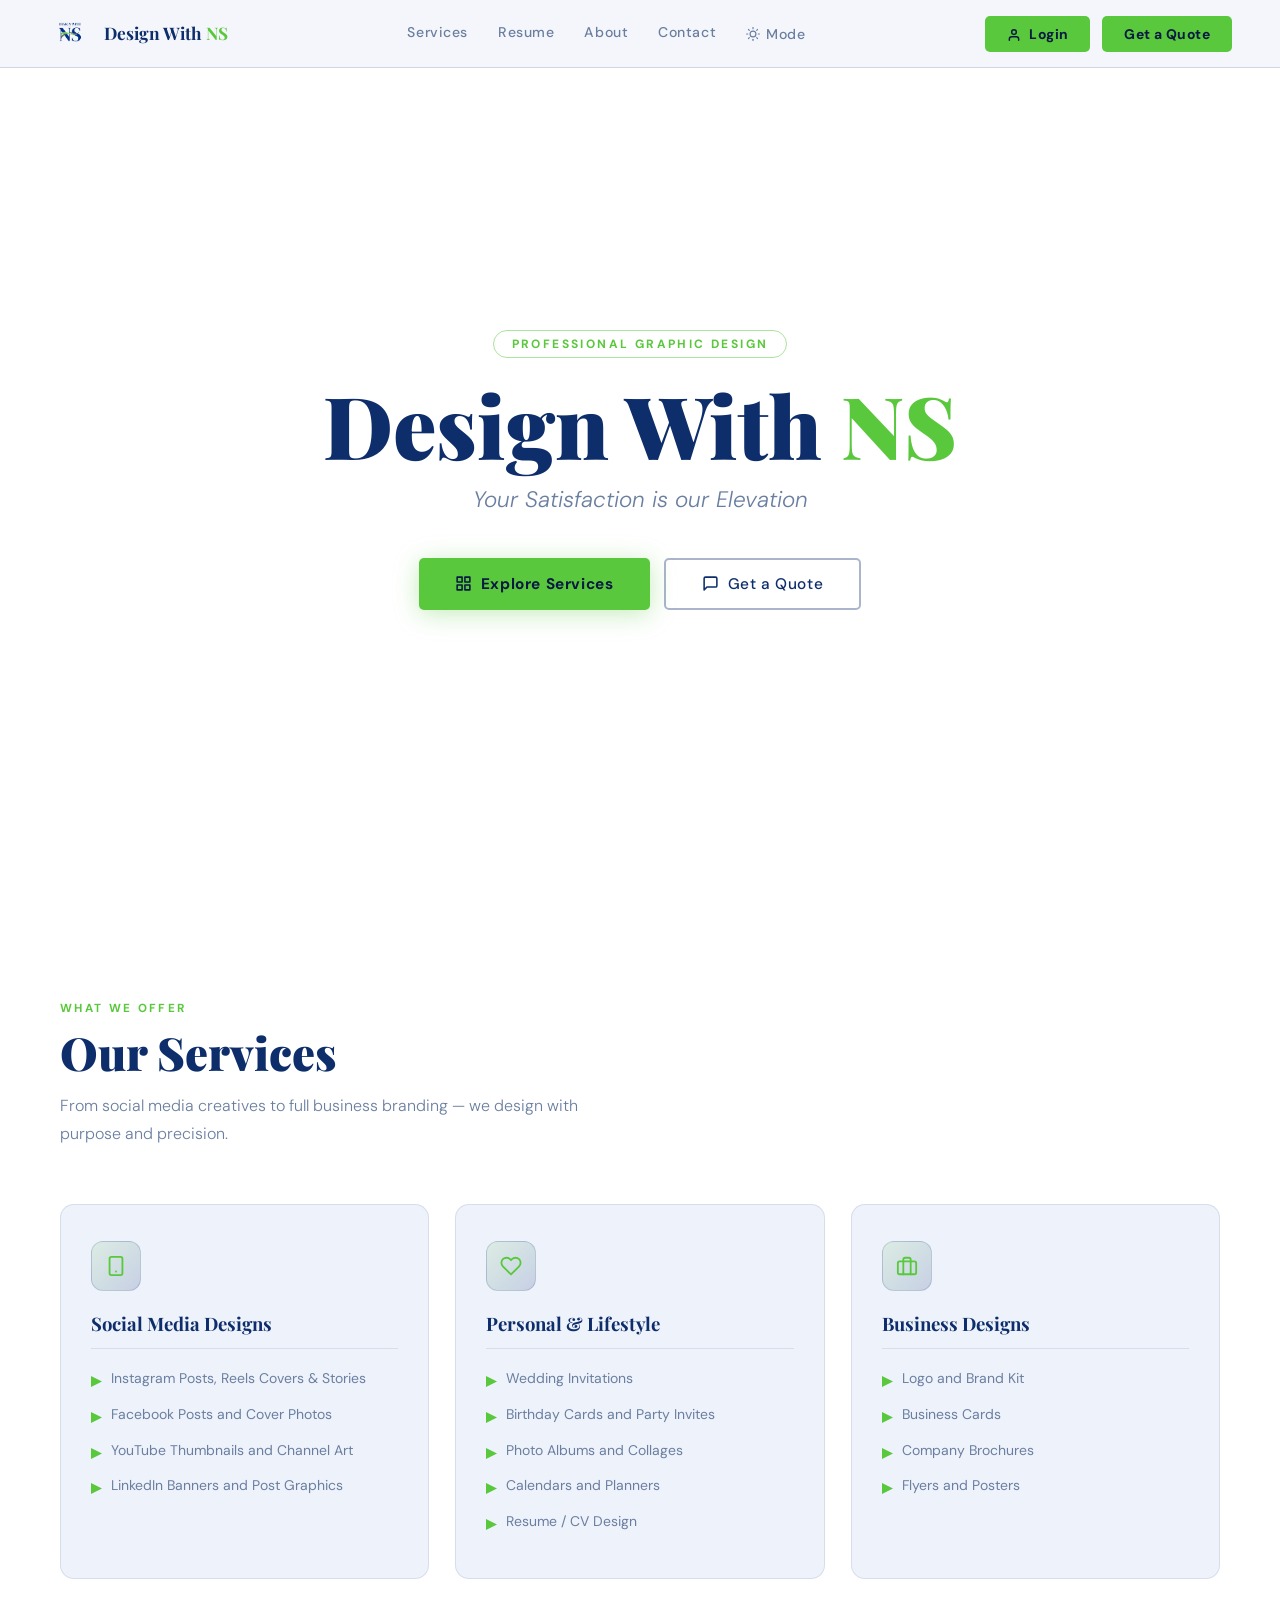
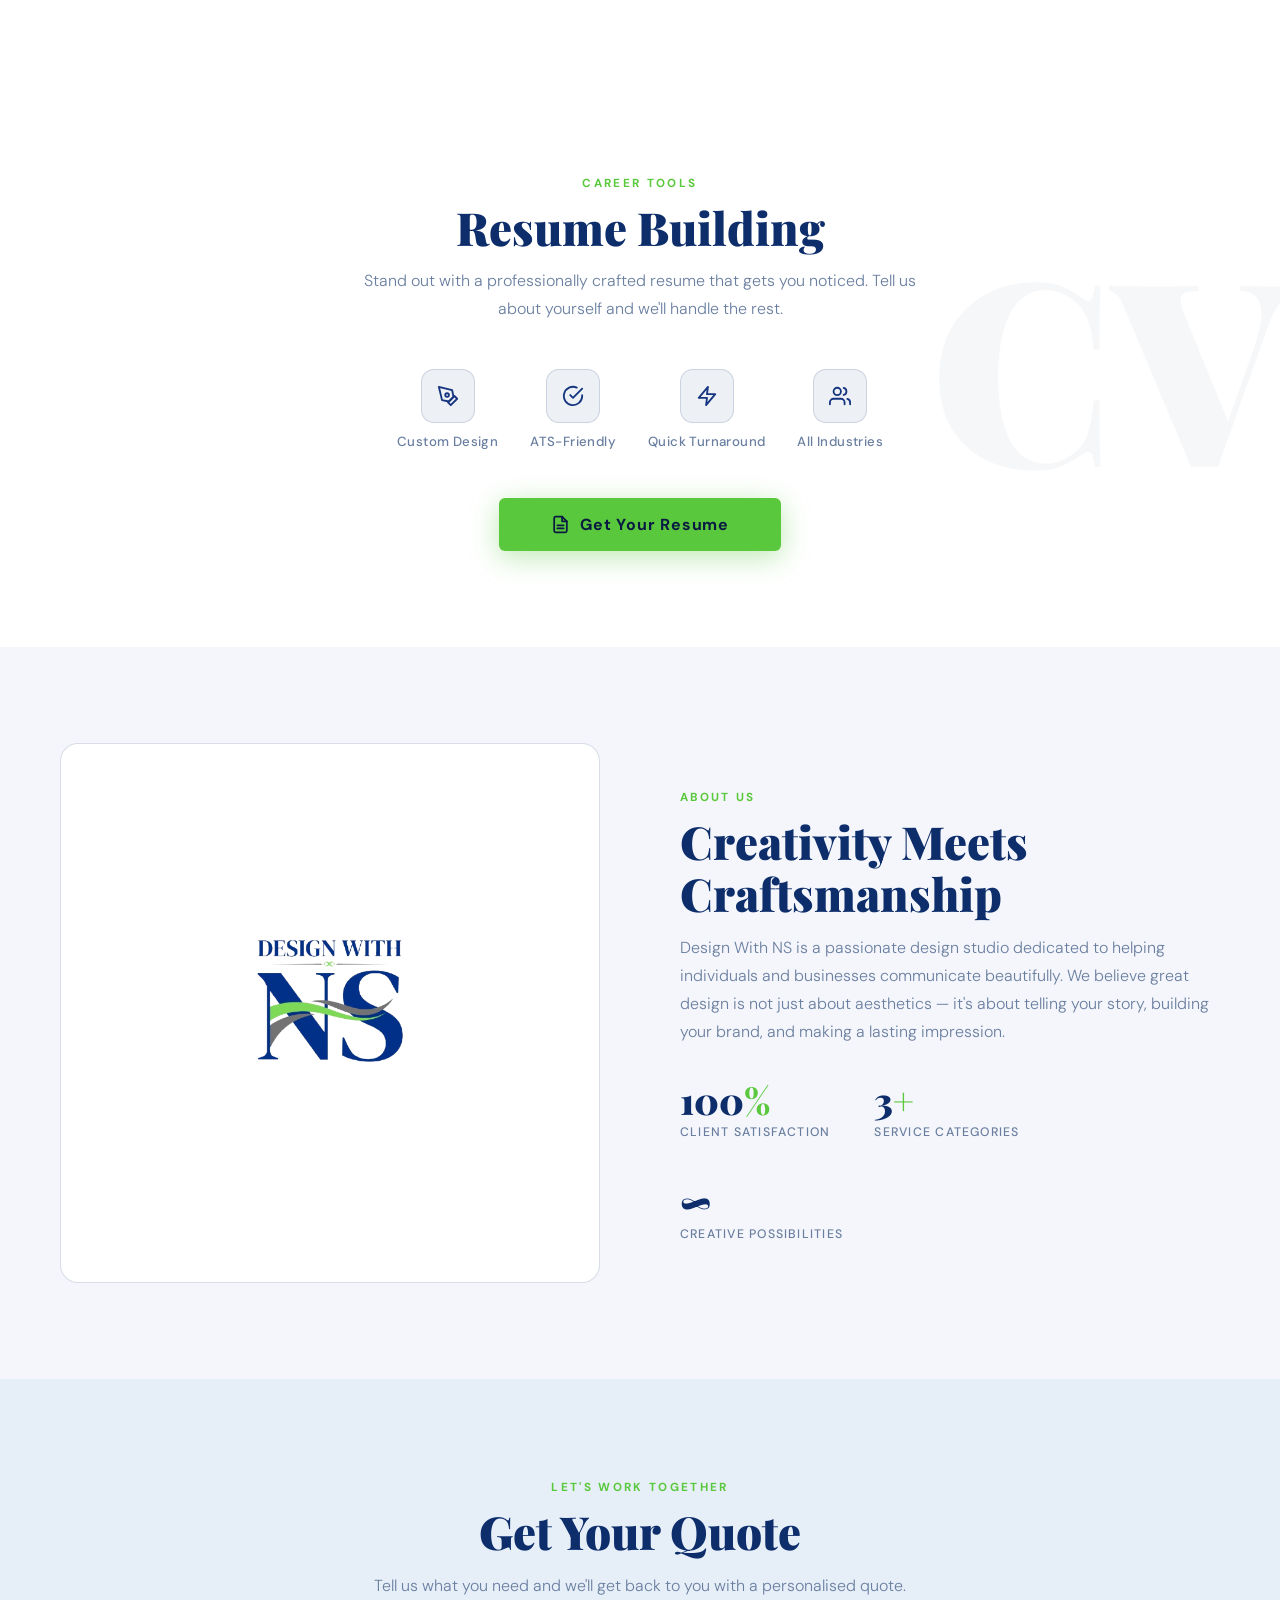
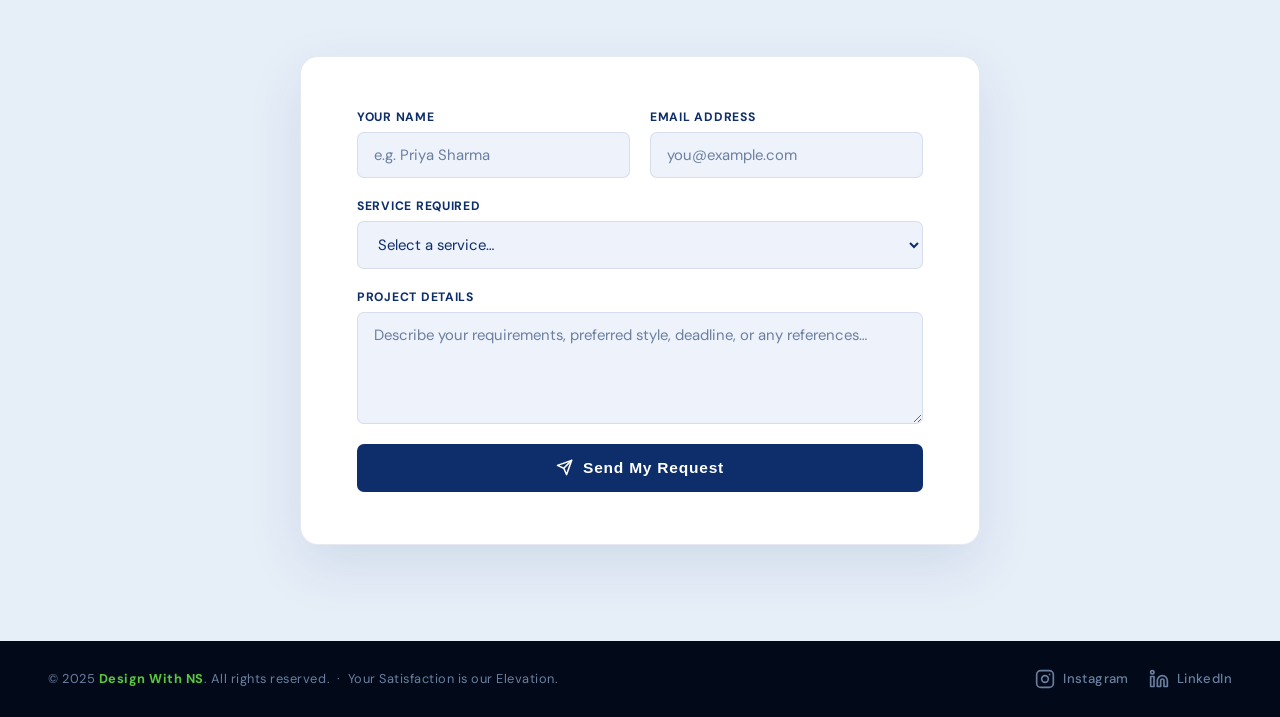
==== index.html @ 952be7d7 "Update index.html" ====
<!DOCTYPE html>
<html lang="en" data-theme="dark">
<head>
<meta charset="UTF-8" />
<meta name="viewport" content="width=device-width, initial-scale=1.0" />
<title>Design With NS – Your Satisfaction is our Elevation</title>
<link href="https://fonts.googleapis.com/css2?family=Playfair+Display:wght@700;900&family=DM+Sans:ital,wght@0,300;0,400;0,500;0,600;1,300&display=swap" rel="stylesheet" />
<style>
/* ═══════════════════════════════════════════
   THEME TOKENS
═══════════════════════════════════════════ */
:root {
  --green:      #5ac83c;
  --green-hover:#6edc4f;
  --green-glow: rgba(90,200,60,.35);
  --tt: background .35s ease, color .35s ease, border-color .35s ease, box-shadow .35s ease;
}
[data-theme="dark"] {
  --bg:          #040f26;
  --bg-section:  #081a42;
  --bg-card:     #0d2244;
  --bg-alt:      #0a1c3a;
  --navy-mid:    #163580;
  --border:      rgba(90,200,60,.18);
  --border-soft: rgba(255,255,255,.09);
  --text-h:      #ffffff;
  --text-body:   #c8d3e8;
  --text-muted:  #7a8eaf;
  --nav-bg:      rgba(4,15,38,.93);
  --shadow:      0 20px 56px rgba(0,0,0,.55);
}
[data-theme="light"] {
  --bg:          #f4f6fb;
  --bg-section:  #ffffff;
  --bg-card:     #eef2fb;
  --bg-alt:      #e6eef8;
  --navy-mid:    #163580;
  --border:      rgba(13,45,107,.16);
  --border-soft: rgba(13,45,107,.1);
  --text-h:      #0d2d6b;
  --text-body:   #334466;
  --text-muted:  #6a7fa0;
  --nav-bg:      rgba(244,246,251,.93);
  --shadow:      0 20px 56px rgba(13,45,107,.1);
}

/* ─── Reset ─── */
*,*::before,*::after{box-sizing:border-box;margin:0;padding:0}
html{scroll-behavior:smooth;font-size:16px}
body{font-family:'DM Sans',sans-serif;background:var(--bg);color:var(--text-body);overflow-x:hidden;transition:var(--tt)}
img{max-width:100%;display:block}
a{text-decoration:none}

/* ═══════════════════════════════════════════
   NAV
═══════════════════════════════════════════ */
nav{
  position:fixed;top:0;left:0;right:0;z-index:200;
  display:flex;align-items:center;justify-content:space-between;
  padding:0 48px;height:68px;
  background:var(--nav-bg);backdrop-filter:blur(16px);
  border-bottom:1px solid var(--border);
  transition:var(--tt),box-shadow .3s;
}
.nav-logo{display:flex;align-items:center;gap:12px}
.nav-logo img{height:44px;width:44px;object-fit:contain;border-radius:6px}
.nav-brand{font-family:'Playfair Display',serif;font-size:1.08rem;font-weight:700;color:var(--text-h);line-height:1.2;transition:color .3s}
.nav-brand span{color:var(--green)}
.nav-links{display:flex;gap:30px;list-style:none}
.nav-links a{
  color:var(--text-muted);font-size:.88rem;font-weight:500;
  letter-spacing:.04em;transition:color .2s;padding:4px 0;
  position:relative;
}
.nav-links a::after{
  content:'';position:absolute;bottom:-2px;left:0;right:0;height:2px;
  background:var(--green);transform:scaleX(0);transition:transform .25s;
}
.nav-links a:hover{color:var(--green)}
.nav-links a:hover::after{transform:scaleX(1)}
.nav-right{display:flex;align-items:center;gap:12px}

/* Mode link in nav */
.mode-link{display:flex;align-items:center;gap:6px}
.mode-icon{display:inline-flex;align-items:center}
.mode-icon svg{width:14px;height:14px;stroke:currentColor;fill:none;stroke-width:2;stroke-linecap:round;stroke-linejoin:round}
.i-sun,.i-moon{display:none}
[data-theme="dark"] .i-moon{display:block}
[data-theme="light"] .i-sun{display:block}

.nav-cta{
  background:var(--green);color:#081a42;padding:9px 22px;
  border-radius:5px;font-size:.87rem;font-weight:700;
  letter-spacing:.03em;transition:background .2s,transform .15s,box-shadow .2s;white-space:nowrap;
}
.nav-cta:hover{background:var(--green-hover);transform:translateY(-1px);box-shadow:0 4px 16px var(--green-glow)}

/* Hamburger */
.hamburger{display:none;flex-direction:column;gap:5px;cursor:pointer;padding:6px;border:none;background:none}
.hamburger span{display:block;width:22px;height:2px;background:var(--text-h);border-radius:2px;transition:all .3s}
.hamburger.open span:nth-child(1){transform:translateY(7px) rotate(45deg)}
.hamburger.open span:nth-child(2){opacity:0}
.hamburger.open span:nth-child(3){transform:translateY(-7px) rotate(-45deg)}

/* Mobile drawer */
.mobile-nav{
  display:none;position:fixed;top:68px;left:0;right:0;z-index:190;
  background:var(--nav-bg);backdrop-filter:blur(16px);
  border-bottom:1px solid var(--border);
  padding:20px 24px 28px;flex-direction:column;gap:4px;
  animation:slideDown .25s ease;
  transition:var(--tt);
}
.mobile-nav.open{display:flex}
@keyframes slideDown{from{opacity:0;transform:translateY(-10px)}to{opacity:1;transform:translateY(0)}}
.mobile-nav a{padding:12px 8px;color:var(--text-body);font-size:1rem;font-weight:500;border-bottom:1px solid var(--border-soft);transition:color .2s}
.mobile-nav a:hover{color:var(--green)}
.mobile-nav .m-cta{margin-top:16px;background:var(--green);color:#081a42;padding:13px;border-radius:5px;font-weight:700;text-align:center;border-bottom:none}

/* ═══════════════════════════════════════════
   HERO
═══════════════════════════════════════════ */
.hero{
  min-height:100vh;display:flex;align-items:center;justify-content:center;
  position:relative;overflow:hidden;
  padding:120px 48px 80px;text-align:center;
  background:#040f26;
  transition:var(--tt);
}
[data-theme="light"] .hero{background:#ffffff}
.hero-grad{position:absolute;inset:0;pointer-events:none;background:radial-gradient(ellipse 80% 60% at 50% 40%,rgba(22,53,128,.6) 0%,transparent 70%)}
[data-theme="light"] .hero-grad{display:none}
[data-theme="light"] .hero h1{color:var(--text-h)}
[data-theme="light"] .hero-tagline{color:var(--text-muted)}
[data-theme="light"] .hero-eyebrow{color:var(--green);border-color:rgba(90,200,60,.5)}
[data-theme="light"] .btn-outline{border-color:rgba(13,45,107,.35);color:var(--text-h)}
[data-theme="light"] .btn-outline:hover{border-color:var(--green);color:var(--green)}

[data-theme="light"] .hero-particles{display:none}
.hero-particles{position:absolute;inset:0;overflow:hidden;pointer-events:none}
.hero-particles span{position:absolute;border-radius:50%;animation:floatDot linear infinite}
@keyframes floatDot{
  0%{transform:translateY(110vh) scale(0);opacity:0}
  8%{opacity:1}92%{opacity:.4}
  100%{transform:translateY(-15vh) scale(1.1);opacity:0}
}

.hero-content{position:relative;z-index:2;max-width:740px}
.hero-eyebrow{
  display:inline-block;color:var(--green);font-size:.75rem;
  letter-spacing:.2em;font-weight:700;text-transform:uppercase;
  margin-bottom:22px;border:1px solid rgba(90,200,60,.4);
  padding:5px 18px;border-radius:20px;animation:fadeUp .7s .1s both;
}
.hero h1{
  font-family:'Playfair Display',serif;
  font-size:clamp(2.7rem,7vw,5.4rem);
  font-weight:900;color:#fff;line-height:1.05;
  margin-bottom:14px;animation:fadeUp .7s .2s both;
}
.hero h1 .ns{color:var(--green)}
.hero-tagline{
  font-size:clamp(1rem,2.5vw,1.4rem);color:rgba(255,255,255,.72);
  font-style:italic;font-weight:300;margin-bottom:44px;
  animation:fadeUp .7s .3s both;
}
.hero-actions{display:flex;gap:14px;justify-content:center;flex-wrap:wrap;animation:fadeUp .7s .4s both}
@keyframes fadeUp{from{opacity:0;transform:translateY(22px)}to{opacity:1;transform:translateY(0)}}

.btn-primary{
  background:var(--green);color:#081a42;padding:14px 36px;border-radius:5px;
  font-size:.96rem;font-weight:700;letter-spacing:.04em;
  transition:all .22s;box-shadow:0 4px 24px var(--green-glow);
  display:inline-flex;align-items:center;gap:9px;
}
.btn-primary:hover{background:var(--green-hover);transform:translateY(-2px);box-shadow:0 8px 32px rgba(90,200,60,.5)}
.btn-outline{
  border:2px solid rgba(255,255,255,.35);color:#fff;padding:14px 36px;border-radius:5px;
  font-size:.96rem;font-weight:500;letter-spacing:.04em;transition:all .22s;
  display:inline-flex;align-items:center;gap:9px;
}
.btn-outline:hover{border-color:var(--green);color:var(--green);transform:translateY(-2px)}

/* icon sizing in buttons */
.btn-primary svg,.btn-outline svg{width:17px;height:17px;flex-shrink:0;stroke:currentColor;fill:none;stroke-width:2.2;stroke-linecap:round;stroke-linejoin:round}
.btn-primary svg{stroke:#081a42}

/* ═══════════════════════════════════════════
   SHARED
═══════════════════════════════════════════ */
section{padding:96px 48px;transition:var(--tt)}
.section-label{display:inline-block;color:var(--green);font-size:.73rem;font-weight:700;letter-spacing:.2em;text-transform:uppercase;margin-bottom:10px}
.section-title{font-family:'Playfair Display',serif;font-size:clamp(1.85rem,4vw,2.85rem);font-weight:900;color:var(--text-h);line-height:1.15;margin-bottom:14px;transition:color .35s}
.section-sub{color:var(--text-muted);font-size:1rem;font-weight:300;max-width:560px;line-height:1.75}
.section-header{margin-bottom:56px}

/* ═══════════════════════════════════════════
   SERVICES
═══════════════════════════════════════════ */
#services{background:var(--bg-section)}
.services-wrap{max-width:1160px;margin:0 auto}
.services-grid{display:grid;grid-template-columns:repeat(3,1fr);gap:26px}
.service-card{
  border:1.5px solid var(--border-soft);border-radius:14px;
  padding:36px 30px;background:var(--bg-card);
  transition:all .3s,var(--tt);position:relative;overflow:hidden;
}
.service-card::after{
  content:'';position:absolute;bottom:0;left:0;right:0;height:3px;
  background:linear-gradient(90deg,var(--green),var(--navy-mid));
  transform:scaleX(0);transform-origin:left;transition:transform .35s;
}
.service-card:hover{border-color:rgba(90,200,60,.4);transform:translateY(-5px);box-shadow:var(--shadow)}
.service-card:hover::after{transform:scaleX(1)}
.svc-icon{
  width:50px;height:50px;border-radius:12px;
  background:linear-gradient(135deg,rgba(90,200,60,.12),rgba(22,53,128,.18));
  border:1px solid var(--border);display:flex;align-items:center;justify-content:center;
  margin-bottom:20px;transition:transform .3s;
}
.service-card:hover .svc-icon{transform:scale(1.1) rotate(-4deg)}
.svc-icon svg{width:22px;height:22px;stroke:var(--green);fill:none;stroke-width:2;stroke-linecap:round;stroke-linejoin:round}
.service-card h3{font-family:'Playfair Display',serif;font-size:1.16rem;font-weight:700;color:var(--text-h);margin-bottom:14px;border-bottom:1.5px solid var(--border-soft);padding-bottom:12px;transition:color .35s}
.service-list{list-style:none}
.service-list li{padding:5px 0;font-size:.875rem;color:var(--text-muted);display:flex;align-items:flex-start;gap:9px;line-height:1.55;transition:color .35s}
.li-arr{flex-shrink:0;margin-top:4px;color:var(--green)}
.li-arr svg{width:11px;height:11px;fill:var(--green)}

/* ═══════════════════════════════════════════
   RESUME — dark mode (base)
═══════════════════════════════════════════ */
#resume{
  background:linear-gradient(135deg,#040f26 0%,#0d2d6b 100%);
  text-align:center;position:relative;overflow:hidden;
}
#resume::before{
  content:'CV';position:absolute;right:-10px;top:50%;transform:translateY(-50%);
  font-family:'Playfair Display',serif;font-size:clamp(7rem,20vw,18rem);font-weight:900;
  color:rgba(255,255,255,.03);line-height:1;pointer-events:none;user-select:none;
}
#resume .section-label{color:var(--green)}
#resume .section-title{color:#ffffff}
#resume .section-sub{color:rgba(255,255,255,.62);margin:0 auto 46px}

.resume-features{display:flex;justify-content:center;gap:32px;flex-wrap:wrap;margin-bottom:48px}
.r-feat{display:flex;flex-direction:column;align-items:center;gap:10px}
.r-feat-icon{
  width:54px;height:54px;border-radius:13px;
  background:rgba(255,255,255,.07);border:1px solid rgba(255,255,255,.12);
  display:flex;align-items:center;justify-content:center;transition:all .3s;
}
.r-feat:hover .r-feat-icon{background:rgba(90,200,60,.2);border-color:rgba(90,200,60,.4);transform:translateY(-4px)}
.r-feat-icon svg{width:22px;height:22px;stroke:#fff;fill:none;stroke-width:2;stroke-linecap:round;stroke-linejoin:round}
.r-feat span{font-size:.83rem;font-weight:500;color:rgba(255,255,255,.58);letter-spacing:.03em}

/* RESUME — light mode overrides */
[data-theme="light"] #resume{background:#ffffff}
[data-theme="light"] #resume::before{color:rgba(13,45,107,.04)}
[data-theme="light"] #resume .section-title{color:var(--text-h)}
[data-theme="light"] #resume .section-sub{color:var(--text-muted)}
[data-theme="light"] .r-feat-icon{background:rgba(13,45,107,.07);border-color:rgba(13,45,107,.15)}
[data-theme="light"] .r-feat-icon svg{stroke:var(--navy-mid)}
[data-theme="light"] .r-feat span{color:var(--text-muted)}

.btn-resume{
  display:inline-flex;align-items:center;gap:10px;
  background:var(--green);color:#081a42;
  padding:16px 52px;border-radius:6px;font-size:1rem;
  font-weight:700;letter-spacing:.05em;
  box-shadow:0 6px 28px rgba(90,200,60,.4);transition:all .22s;
}
.btn-resume svg{width:19px;height:19px;stroke:#081a42;fill:none;stroke-width:2.2;stroke-linecap:round;stroke-linejoin:round}
.btn-resume:hover{background:var(--green-hover);transform:translateY(-3px);box-shadow:0 12px 36px rgba(90,200,60,.55)}

/* ═══════════════════════════════════════════
   ABOUT
═══════════════════════════════════════════ */
#about{background:var(--bg)}
.about-inner{max-width:1160px;margin:0 auto;display:grid;grid-template-columns:1fr 1fr;gap:80px;align-items:center}
.about-visual{
  background:linear-gradient(135deg,#040f26,#0d2d6b);border-radius:18px;
  padding:64px;display:flex;align-items:center;justify-content:center;
  aspect-ratio:1;border:1px solid var(--border);
}
[data-theme="light"] .about-visual{background:#ffffff;border-color:var(--border)}
.about-visual img{max-width:72%}
.about-content .section-sub{margin-bottom:36px;max-width:100%}
.about-stats{display:flex;gap:44px;flex-wrap:wrap}
.stat-num{font-family:'Playfair Display',serif;font-size:2.3rem;font-weight:900;color:var(--text-h);line-height:1;transition:color .35s}
.stat-num em{color:var(--green);font-style:normal}
.stat-label{font-size:.77rem;color:var(--text-muted);font-weight:500;text-transform:uppercase;letter-spacing:.1em;margin-top:5px}

/* ═══════════════════════════════════════════
   QUOTE
═══════════════════════════════════════════ */
#quote{background:var(--bg-alt)}
.quote-wrap{
  max-width:680px;margin:0 auto;
  background:var(--bg-section);border-radius:18px;
  padding:52px 56px;border:1.5px solid var(--border-soft);
  box-shadow:var(--shadow);transition:var(--tt);
}
.form-grid{display:grid;grid-template-columns:1fr 1fr;gap:20px;margin-bottom:20px}
.fg{display:flex;flex-direction:column;gap:7px}
.fg.full{grid-column:1/-1}
.fg label{font-size:.76rem;font-weight:700;color:var(--text-h);letter-spacing:.06em;text-transform:uppercase;transition:color .35s}
.fg input,.fg select,.fg textarea{
  border:1.5px solid var(--border-soft);border-radius:7px;
  padding:12px 16px;font-size:.93rem;font-family:'DM Sans',sans-serif;
  color:var(--text-h);background:var(--bg-card);outline:none;
  transition:border-color .2s,box-shadow .2s,background .35s,color .35s;
}
.fg input:focus,.fg select:focus,.fg textarea:focus{border-color:var(--green);box-shadow:0 0 0 3px rgba(90,200,60,.12)}
.fg input::placeholder,.fg textarea::placeholder{color:var(--text-muted)}
.fg textarea{resize:vertical;min-height:112px}
.fg select option{background:var(--bg-card);color:var(--text-h)}

.btn-quote{
  width:100%;background:#081a42;color:#fff;
  padding:15px;border-radius:7px;font-size:.97rem;
  font-weight:700;letter-spacing:.05em;border:none;cursor:pointer;
  transition:all .22s;margin-top:8px;
  display:flex;align-items:center;justify-content:center;gap:10px;
}
[data-theme="light"] .btn-quote{background:#0d2d6b}
.btn-quote svg{width:17px;height:17px;stroke:#fff;fill:none;stroke-width:2.2;stroke-linecap:round;stroke-linejoin:round}
.btn-quote:hover{background:var(--navy-mid);transform:translateY(-2px);box-shadow:0 8px 28px rgba(13,45,107,.3)}

.form-success{display:none;text-align:center;padding:36px}
.form-success-inner{display:flex;align-items:center;justify-content:center;gap:12px;color:var(--green);font-size:1.05rem;font-weight:600}
.form-success-inner svg{width:26px;height:26px;stroke:var(--green);fill:none;stroke-width:2.2;stroke-linecap:round;stroke-linejoin:round;flex-shrink:0}

/* ═══════════════════════════════════════════
   FOOTER
═══════════════════════════════════════════ */
footer{background:#020a1a;padding:28px 48px}
.footer-inner{
  display:flex;align-items:center;justify-content:space-between;
  flex-wrap:wrap;gap:16px;
}
.footer-copy{color:var(--text-muted);font-size:.8rem;letter-spacing:.04em}
.footer-copy strong{color:var(--green)}
.footer-social{display:flex;align-items:center;gap:20px}
.social-link{
  display:flex;align-items:center;gap:8px;
  color:var(--text-muted);font-size:.82rem;font-weight:500;
  text-decoration:none;transition:color .2s,transform .25s;
  letter-spacing:.03em;
}
.social-link svg{width:20px;height:20px;flex-shrink:0;transition:transform .3s cubic-bezier(.23,1.12,.58,1)}
.social-link:hover{color:var(--green)}
.social-link:hover svg{transform:scale(1.2) rotate(-5deg)}

@media(max-width:600px){
  .footer-inner{flex-direction:column;align-items:center;text-align:center}
  .footer-social{justify-content:center}
}

/* ═══════════════════════════════════════════
   ANIMATIONS
═══════════════════════════════════════════ */
.reveal{opacity:0;transform:translateY(28px);transition:opacity .65s ease,transform .65s ease}
.reveal.visible{opacity:1;transform:translateY(0)}
.reveal-l{opacity:0;transform:translateX(-28px);transition:opacity .65s ease,transform .65s ease}
.reveal-l.visible{opacity:1;transform:translateX(0)}
.reveal-r{opacity:0;transform:translateX(28px);transition:opacity .65s ease,transform .65s ease}
.reveal-r.visible{opacity:1;transform:translateX(0)}

/* stagger siblings */
.stagger .reveal:nth-child(1){transition-delay:.05s}
.stagger .reveal:nth-child(2){transition-delay:.15s}
.stagger .reveal:nth-child(3){transition-delay:.25s}
.stagger .reveal:nth-child(4){transition-delay:.35s}

/* ═══════════════════════════════════════════
   RESPONSIVE — TABLET ≤1024px
═══════════════════════════════════════════ */
@media(max-width:1024px){
  nav{padding:0 28px}
  section{padding:80px 32px}
  .hero{padding:110px 32px 70px}
  .services-grid{grid-template-columns:repeat(2,1fr)}
  .about-inner{grid-template-columns:1fr;gap:44px}
  .about-visual{aspect-ratio:auto;padding:44px;max-width:380px;margin:0 auto}
  .quote-wrap{padding:44px 40px}
}

/* ═══════════════════════════════════════════
   RESPONSIVE — MOBILE ≤768px
═══════════════════════════════════════════ */
@media(max-width:768px){
  nav{padding:0 20px;height:60px}
  .nav-links,.nav-cta{display:none}
  .hamburger{display:flex}
  .mobile-nav{top:60px}

  section{padding:64px 20px}
  .hero{padding:90px 20px 56px}
  .hero-actions{flex-direction:column;align-items:center}
  .btn-primary,.btn-outline{width:100%;max-width:300px;justify-content:center}

  .section-header{margin-bottom:40px}
  .services-grid{grid-template-columns:1fr;gap:18px}
  .service-card{padding:26px 22px}

  .resume-features{gap:22px}

  .about-inner{gap:32px}
  .about-visual{padding:30px;max-width:260px}
  .about-stats{gap:26px}

  .quote-wrap{padding:28px 18px}
  .form-grid{grid-template-columns:1fr}

  .contact-strip{padding:30px 20px;gap:18px;flex-direction:column;align-items:flex-start}
  footer{padding:18px 20px}
}

/* ═══════════════════════════════════════════
   THEME LOGO SWITCHING
═══════════════════════════════════════════ */
.logo-dark{display:block}
.logo-light{display:none}
[data-theme="light"] .logo-dark{display:none}
[data-theme="light"] .logo-light{display:block}

/* ═══════════════════════════════════════════
   RESPONSIVE — SMALL MOBILE ≤480px
═══════════════════════════════════════════ */
@media(max-width:480px){
  .hero h1{font-size:2.5rem}
  .resume-features{flex-direction:column;align-items:center}
  .about-stats{flex-direction:column;gap:18px}
  #resume::before{display:none}
}
</style>
</head>
<body>

<!-- ════════════ NAV ════════════ -->
<nav id="mainNav">
  <a href="#home" class="nav-logo">
    <img src="Design_With_NS_Logo_Dark.png" alt="Design With NS" class="logo-dark" />
    <img src="Design_With_NS_Logo.png"      alt="Design With NS" class="logo-light" />
    <div class="nav-brand">Design With <span>NS</span></div>
  </a>

  <ul class="nav-links">
    <li><a href="#services">Services</a></li>
    <li><a href="#resume">Resume</a></li>
    <li><a href="#about">About</a></li>
    <li><a href="#quote">Contact</a></li>
    <li><a href="#" id="modeToggleLink" class="mode-link">
      <span class="mode-icon">
        <svg class="i-moon" viewBox="0 0 24 24" fill="none" stroke="currentColor" stroke-width="2" stroke-linecap="round" stroke-linejoin="round"><path d="M21 12.79A9 9 0 1 1 11.21 3 7 7 0 0 0 21 12.79z"/></svg>
        <svg class="i-sun" viewBox="0 0 24 24" fill="none" stroke="currentColor" stroke-width="2" stroke-linecap="round" stroke-linejoin="round"><circle cx="12" cy="12" r="5"/><line x1="12" y1="1" x2="12" y2="3"/><line x1="12" y1="21" x2="12" y2="23"/><line x1="4.22" y1="4.22" x2="5.64" y2="5.64"/><line x1="18.36" y1="18.36" x2="19.78" y2="19.78"/><line x1="1" y1="12" x2="3" y2="12"/><line x1="21" y1="12" x2="23" y2="12"/><line x1="4.22" y1="19.78" x2="5.64" y2="18.36"/><line x1="18.36" y1="5.64" x2="19.78" y2="4.22"/></svg>
      </span>
      Mode
    </a></li>
  </ul>

  <div class="nav-right">
    <a href="login.html" class="nav-cta">
      <svg width="14" height="14" viewBox="0 0 24 24" fill="none" stroke="#081a42" stroke-width="2.5" stroke-linecap="round" stroke-linejoin="round" style="display:inline-block;vertical-align:middle;margin-right:5px"><path d="M20 21v-2a4 4 0 0 0-4-4H8a4 4 0 0 0-4 4v2"/><circle cx="12" cy="7" r="4"/></svg>
      Login
    </a>
    <a href="#quote" class="nav-cta">Get a Quote</a>
    <button class="hamburger" id="hamburger" aria-label="Toggle menu">
      <span></span><span></span><span></span>
    </button>
  </div>
</nav>

<!-- Mobile Drawer -->
<div class="mobile-nav" id="mobileNav">
  <a href="#services" class="mob-link">Services</a>
  <a href="#resume" class="mob-link">Resume</a>
  <a href="#about" class="mob-link">About</a>
  <a href="#quote" class="mob-link">Contact</a>
  <a href="#" id="modeToggleMobile" class="mob-link mode-link">
    <span class="mode-icon">
      <svg class="i-moon" viewBox="0 0 24 24" fill="none" stroke="currentColor" stroke-width="2" stroke-linecap="round" stroke-linejoin="round"><path d="M21 12.79A9 9 0 1 1 11.21 3 7 7 0 0 0 21 12.79z"/></svg>
      <svg class="i-sun" viewBox="0 0 24 24" fill="none" stroke="currentColor" stroke-width="2" stroke-linecap="round" stroke-linejoin="round"><circle cx="12" cy="12" r="5"/><line x1="12" y1="1" x2="12" y2="3"/><line x1="12" y1="21" x2="12" y2="23"/><line x1="4.22" y1="4.22" x2="5.64" y2="5.64"/><line x1="18.36" y1="18.36" x2="19.78" y2="19.78"/><line x1="1" y1="12" x2="3" y2="12"/><line x1="21" y1="12" x2="23" y2="12"/><line x1="4.22" y1="19.78" x2="5.64" y2="18.36"/><line x1="18.36" y1="5.64" x2="19.78" y2="4.22"/></svg>
    </span>
    Mode
  </a>
  <a href="login.html" class="mob-link">Login</a>
  <a href="#quote" class="m-cta mob-link">Get a Quote</a>
</div>

<!-- ════════════ HERO ════════════ -->
<section class="hero" id="home">
  <div class="hero-grad"></div>
  <div class="hero-particles" id="particles"></div>
  <div class="hero-content">
    <div class="hero-eyebrow">Professional Graphic Design</div>
    <h1>Design With <span class="ns">NS</span></h1>
    <p class="hero-tagline">Your Satisfaction is our Elevation</p>
    <div class="hero-actions">
      <a href="#services" class="btn-primary">
        <svg viewBox="0 0 24 24"><rect x="3" y="3" width="7" height="7"/><rect x="14" y="3" width="7" height="7"/><rect x="14" y="14" width="7" height="7"/><rect x="3" y="14" width="7" height="7"/></svg>
        Explore Services
      </a>
      <a href="#quote" class="btn-outline">
        <svg viewBox="0 0 24 24"><path d="M21 15a2 2 0 0 1-2 2H7l-4 4V5a2 2 0 0 1 2-2h14a2 2 0 0 1 2 2z"/></svg>
        Get a Quote
      </a>
    </div>
  </div>
</section>

<!-- ════════════ SERVICES ════════════ -->
<section id="services">
  <div class="services-wrap">
    <div class="section-header reveal">
      <div class="section-label">What We Offer</div>
      <h2 class="section-title">Our Services</h2>
      <p class="section-sub">From social media creatives to full business branding — we design with purpose and precision.</p>
    </div>

    <div class="services-grid stagger">

      <div class="service-card reveal">
        <div class="svc-icon">
          <svg viewBox="0 0 24 24"><rect x="5" y="2" width="14" height="20" rx="2"/><line x1="12" y1="18" x2="12.01" y2="18"/></svg>
        </div>
        <h3>Social Media Designs</h3>
        <ul class="service-list">
          <li><span class="li-arr"><svg viewBox="0 0 6 6"><polygon points="0,0 6,3 0,6"/></svg></span>Instagram Posts, Reels Covers &amp; Stories</li>
          <li><span class="li-arr"><svg viewBox="0 0 6 6"><polygon points="0,0 6,3 0,6"/></svg></span>Facebook Posts and Cover Photos</li>
          <li><span class="li-arr"><svg viewBox="0 0 6 6"><polygon points="0,0 6,3 0,6"/></svg></span>YouTube Thumbnails and Channel Art</li>
          <li><span class="li-arr"><svg viewBox="0 0 6 6"><polygon points="0,0 6,3 0,6"/></svg></span>LinkedIn Banners and Post Graphics</li>
        </ul>
      </div>

      <div class="service-card reveal">
        <div class="svc-icon">
          <svg viewBox="0 0 24 24"><path d="M20.84 4.61a5.5 5.5 0 0 0-7.78 0L12 5.67l-1.06-1.06a5.5 5.5 0 0 0-7.78 7.78l1.06 1.06L12 21.23l7.78-7.78 1.06-1.06a5.5 5.5 0 0 0 0-7.78z"/></svg>
        </div>
        <h3>Personal &amp; Lifestyle</h3>
        <ul class="service-list">
          <li><span class="li-arr"><svg viewBox="0 0 6 6"><polygon points="0,0 6,3 0,6"/></svg></span>Wedding Invitations</li>
          <li><span class="li-arr"><svg viewBox="0 0 6 6"><polygon points="0,0 6,3 0,6"/></svg></span>Birthday Cards and Party Invites</li>
          <li><span class="li-arr"><svg viewBox="0 0 6 6"><polygon points="0,0 6,3 0,6"/></svg></span>Photo Albums and Collages</li>
          <li><span class="li-arr"><svg viewBox="0 0 6 6"><polygon points="0,0 6,3 0,6"/></svg></span>Calendars and Planners</li>
          <li><span class="li-arr"><svg viewBox="0 0 6 6"><polygon points="0,0 6,3 0,6"/></svg></span>Resume / CV Design</li>
        </ul>
      </div>

      <div class="service-card reveal">
        <div class="svc-icon">
          <svg viewBox="0 0 24 24"><rect x="2" y="7" width="20" height="14" rx="2"/><path d="M16 21V5a2 2 0 0 0-2-2h-4a2 2 0 0 0-2 2v16"/></svg>
        </div>
        <h3>Business Designs</h3>
        <ul class="service-list">
          <li><span class="li-arr"><svg viewBox="0 0 6 6"><polygon points="0,0 6,3 0,6"/></svg></span>Logo and Brand Kit</li>
          <li><span class="li-arr"><svg viewBox="0 0 6 6"><polygon points="0,0 6,3 0,6"/></svg></span>Business Cards</li>
          <li><span class="li-arr"><svg viewBox="0 0 6 6"><polygon points="0,0 6,3 0,6"/></svg></span>Company Brochures</li>
          <li><span class="li-arr"><svg viewBox="0 0 6 6"><polygon points="0,0 6,3 0,6"/></svg></span>Flyers and Posters</li>
        </ul>
      </div>

    </div>
  </div>
</section>

<!-- ════════════ RESUME ════════════ -->
<section id="resume">
  <div style="position:relative;z-index:2">
    <div class="section-label reveal">Career Tools</div>
    <h2 class="section-title reveal">Resume Building</h2>
    <p class="section-sub reveal" style="margin:0 auto 46px">
      Stand out with a professionally crafted resume that gets you noticed. Tell us about yourself and we'll handle the rest.
    </p>

    <div class="resume-features stagger">
      <div class="r-feat reveal">
        <div class="r-feat-icon">
          <svg viewBox="0 0 24 24"><path d="M12 19l7-7 3 3-7 7-3-3z"/><path d="M18 13l-1.5-7.5L2 2l3.5 14.5L13 18l5-5z"/><circle cx="11" cy="11" r="2"/></svg>
        </div>
        <span>Custom Design</span>
      </div>
      <div class="r-feat reveal">
        <div class="r-feat-icon">
          <svg viewBox="0 0 24 24"><path d="M22 11.08V12a10 10 0 1 1-5.93-9.14"/><polyline points="22 4 12 14.01 9 11.01"/></svg>
        </div>
        <span>ATS-Friendly</span>
      </div>
      <div class="r-feat reveal">
        <div class="r-feat-icon">
          <svg viewBox="0 0 24 24"><polygon points="13 2 3 14 12 14 11 22 21 10 12 10 13 2"/></svg>
        </div>
        <span>Quick Turnaround</span>
      </div>
      <div class="r-feat reveal">
        <div class="r-feat-icon">
          <svg viewBox="0 0 24 24"><path d="M17 21v-2a4 4 0 0 0-4-4H5a4 4 0 0 0-4 4v2"/><circle cx="9" cy="7" r="4"/><path d="M23 21v-2a4 4 0 0 0-3-3.87"/><path d="M16 3.13a4 4 0 0 1 0 7.75"/></svg>
        </div>
        <span>All Industries</span>
      </div>
    </div>

    <a href="https://docs.google.com/forms/d/e/1FAIpQLScu3TdtbRWjVq7Zvr9dYx7VO1sENXJidSBub2mKws3Nh28nWQ/viewform?usp=sharing&ouid=104419270268078942259"
       target="_blank" rel="noopener" class="btn-resume reveal">
      <svg viewBox="0 0 24 24"><path d="M14 2H6a2 2 0 0 0-2 2v16a2 2 0 0 0 2 2h12a2 2 0 0 0 2-2V8z"/><polyline points="14 2 14 8 20 8"/><line x1="16" y1="13" x2="8" y2="13"/><line x1="16" y1="17" x2="8" y2="17"/></svg>
      Get Your Resume
    </a>
  </div>
</section>

<!-- ════════════ ABOUT ════════════ -->
<section id="about">
  <div class="about-inner">
    <div class="about-visual reveal-l">
      <img src="Design_With_NS_Logo_Dark.png" alt="Design With NS Logo" class="logo-dark" />
      <img src="Design_With_NS_Logo.png"      alt="Design With NS Logo" class="logo-light" />
    </div>
    <div class="reveal-r">
      <div class="section-label">About Us</div>
      <h2 class="section-title">Creativity Meets<br/>Craftsmanship</h2>
      <p class="section-sub" style="margin-bottom:36px">
        Design With NS is a passionate design studio dedicated to helping individuals and businesses communicate beautifully. We believe great design is not just about aesthetics — it's about telling your story, building your brand, and making a lasting impression.
      </p>
      <div class="about-stats">
        <div>
          <div class="stat-num">100<em>%</em></div>
          <div class="stat-label">Client Satisfaction</div>
        </div>
        <div>
          <div class="stat-num">3<em>+</em></div>
          <div class="stat-label">Service Categories</div>
        </div>
        <div>
          <div class="stat-num">&#x221E;</div>
          <div class="stat-label">Creative Possibilities</div>
        </div>
      </div>
    </div>
  </div>
</section>

<!-- ════════════ QUOTE FORM ════════════ -->
<section id="quote">
  <div style="max-width:1160px;margin:0 auto">
    <div class="section-header reveal" style="text-align:center">
      <div class="section-label">Let's Work Together</div>
      <h2 class="section-title">Get Your Quote</h2>
      <p class="section-sub" style="margin:0 auto">Tell us what you need and we'll get back to you with a personalised quote.</p>
    </div>
    <div class="quote-wrap reveal">
      <form id="quoteForm">
        <div class="form-grid">
          <div class="fg">
            <label for="fname">Your Name</label>
            <input type="text" id="fname" placeholder="e.g. Priya Sharma" required />
          </div>
          <div class="fg">
            <label for="femail">Email Address</label>
            <input type="email" id="femail" placeholder="you@example.com" required />
          </div>
          <div class="fg full">
            <label for="fservice">Service Required</label>
            <select id="fservice" required>
              <option value="" disabled selected>Select a service…</option>
              <optgroup label="Social Media Designs">
                <option>Instagram Posts / Reels / Stories</option>
                <option>Facebook Posts &amp; Cover Photos</option>
                <option>YouTube Thumbnails &amp; Channel Art</option>
                <option>LinkedIn Banners &amp; Post Graphics</option>
              </optgroup>
              <optgroup label="Personal &amp; Lifestyle">
                <option>Wedding Invitations</option>
                <option>Birthday Cards &amp; Party Invites</option>
                <option>Photo Albums &amp; Collages</option>
                <option>Calendars &amp; Planners</option>
                <option>Resume / CV Design</option>
              </optgroup>
              <optgroup label="Business Designs">
                <option>Logo &amp; Brand Kit</option>
                <option>Business Cards</option>
                <option>Company Brochures</option>
                <option>Flyers &amp; Posters</option>
              </optgroup>
            </select>
          </div>
          <div class="fg full">
            <label for="fmessage">Project Details</label>
            <textarea id="fmessage" placeholder="Describe your requirements, preferred style, deadline, or any references…"></textarea>
          </div>
        </div>
        <button type="submit" class="btn-quote">
          <svg viewBox="0 0 24 24"><line x1="22" y1="2" x2="11" y2="13"/><polygon points="22 2 15 22 11 13 2 9 22 2"/></svg>
          Send My Request
        </button>
      </form>
      <div class="form-success" id="formSuccess">
        <div class="form-success-inner">
          <svg viewBox="0 0 24 24"><path d="M22 11.08V12a10 10 0 1 1-5.93-9.14"/><polyline points="22 4 12 14.01 9 11.01"/></svg>
          Thank you! Your request has been sent. We'll be in touch shortly.
        </div>
      </div>
    </div>
  </div>
</section>

<!-- ════════════ FOOTER ════════════ -->
<footer>
  <div class="footer-inner">
    <div class="footer-copy">
      &copy; 2025 <strong>Design With NS</strong>. All rights reserved. &nbsp;&middot;&nbsp; Your Satisfaction is our Elevation.
    </div>
    <div class="footer-social">
      <!-- Instagram -->
      <a href="https://www.instagram.com/design.with.ns/" target="_blank" rel="noopener" aria-label="Instagram" class="social-link">
        <svg viewBox="0 0 24 24" fill="none" stroke="currentColor" stroke-width="2" stroke-linecap="round" stroke-linejoin="round">
          <rect x="2" y="2" width="20" height="20" rx="5" ry="5"/>
          <circle cx="12" cy="12" r="4"/>
          <circle cx="17.5" cy="6.5" r="1" fill="currentColor" stroke="none"/>
        </svg>
        <span>Instagram</span>
      </a>
      <!-- LinkedIn -->
      <a href="https://www.linkedin.com/company/design-with-ns/" target="_blank" rel="noopener" aria-label="LinkedIn" class="social-link">
        <svg viewBox="0 0 24 24" fill="none" stroke="currentColor" stroke-width="2" stroke-linecap="round" stroke-linejoin="round">
          <path d="M16 8a6 6 0 0 1 6 6v7h-4v-7a2 2 0 0 0-2-2 2 2 0 0 0-2 2v7h-4v-7a6 6 0 0 1 6-6z"/>
          <rect x="2" y="9" width="4" height="12"/>
          <circle cx="4" cy="4" r="2"/>
        </svg>
        <span>LinkedIn</span>
      </a>
    </div>
  </div>
</footer>

<script>
/* ── Theme: auto-detect device preference, allow manual override via Mode menu ── */
const root = document.documentElement;

function applyTheme(theme) {
  root.setAttribute('data-theme', theme);
  localStorage.setItem('dns-theme', theme);
}

// On load: use saved preference OR detect device setting
const saved = localStorage.getItem('dns-theme');
if (saved) {
  applyTheme(saved);
} else {
  const prefersDark = window.matchMedia('(prefers-color-scheme: dark)').matches;
  applyTheme(prefersDark ? 'dark' : 'light');
}

// Listen for device setting changes (if user hasn't manually overridden)
window.matchMedia('(prefers-color-scheme: dark)').addEventListener('change', e => {
  if (!localStorage.getItem('dns-theme')) {
    applyTheme(e.matches ? 'dark' : 'light');
  }
});

// Mode link in nav menu toggles theme manually
function toggleTheme(e) {
  e.preventDefault();
  const next = root.getAttribute('data-theme') === 'dark' ? 'light' : 'dark';
  applyTheme(next);
}
document.getElementById('modeToggleLink').addEventListener('click', toggleTheme);
document.getElementById('modeToggleMobile').addEventListener('click', toggleTheme);

/* ── Hamburger ── */
const hbg = document.getElementById('hamburger');
const mNav = document.getElementById('mobileNav');
hbg.addEventListener('click', () => {
  hbg.classList.toggle('open');
  mNav.classList.toggle('open');
});
document.querySelectorAll('.mob-link').forEach(l => {
  l.addEventListener('click', () => { hbg.classList.remove('open'); mNav.classList.remove('open'); });
});

/* ── Particles ── */
const pc = document.getElementById('particles');
for (let i = 0; i < 20; i++) {
  const s = document.createElement('span');
  const sz = Math.random() * 5 + 2;
  s.style.cssText = `width:${sz}px;height:${sz}px;left:${Math.random()*100}%;`
    + `background:${Math.random()>.5?'rgba(90,200,60,.5)':'rgba(255,255,255,.16)'};`
    + `animation-duration:${Math.random()*12+9}s;animation-delay:${Math.random()*12}s;`;
  pc.appendChild(s);
}

/* ── Scroll Reveal ── */
const obs = new IntersectionObserver(es => {
  es.forEach(e => { if (e.isIntersecting) e.target.classList.add('visible'); });
}, { threshold: 0.1 });
document.querySelectorAll('.reveal,.reveal-l,.reveal-r').forEach(el => obs.observe(el));

/* ── Quote Form ── */
document.getElementById('quoteForm').addEventListener('submit', function(e) {
  e.preventDefault();
  const n = document.getElementById('fname').value;
  const em = document.getElementById('femail').value;
  const sv = document.getElementById('fservice').value;
  const msg = document.getElementById('fmessage').value;
  const sub = encodeURIComponent('Design With NS – Quote Request: ' + sv);
  const bd  = encodeURIComponent('Name: '+n+'\nEmail: '+em+'\nService: '+sv+'\n\nDetails:\n'+msg);
  window.location.href = `mailto:designwithns715@gmail.com?subject=${sub}&body=${bd}`;
  this.style.display = 'none';
  document.getElementById('formSuccess').style.display = 'block';
});

/* ── Nav shadow on scroll ── */
window.addEventListener('scroll', () => {
  document.getElementById('mainNav').style.boxShadow =
    window.scrollY > 20 ? '0 4px 24px rgba(0,0,0,.28)' : 'none';
}, { passive: true });
</script>
</body>
</html>
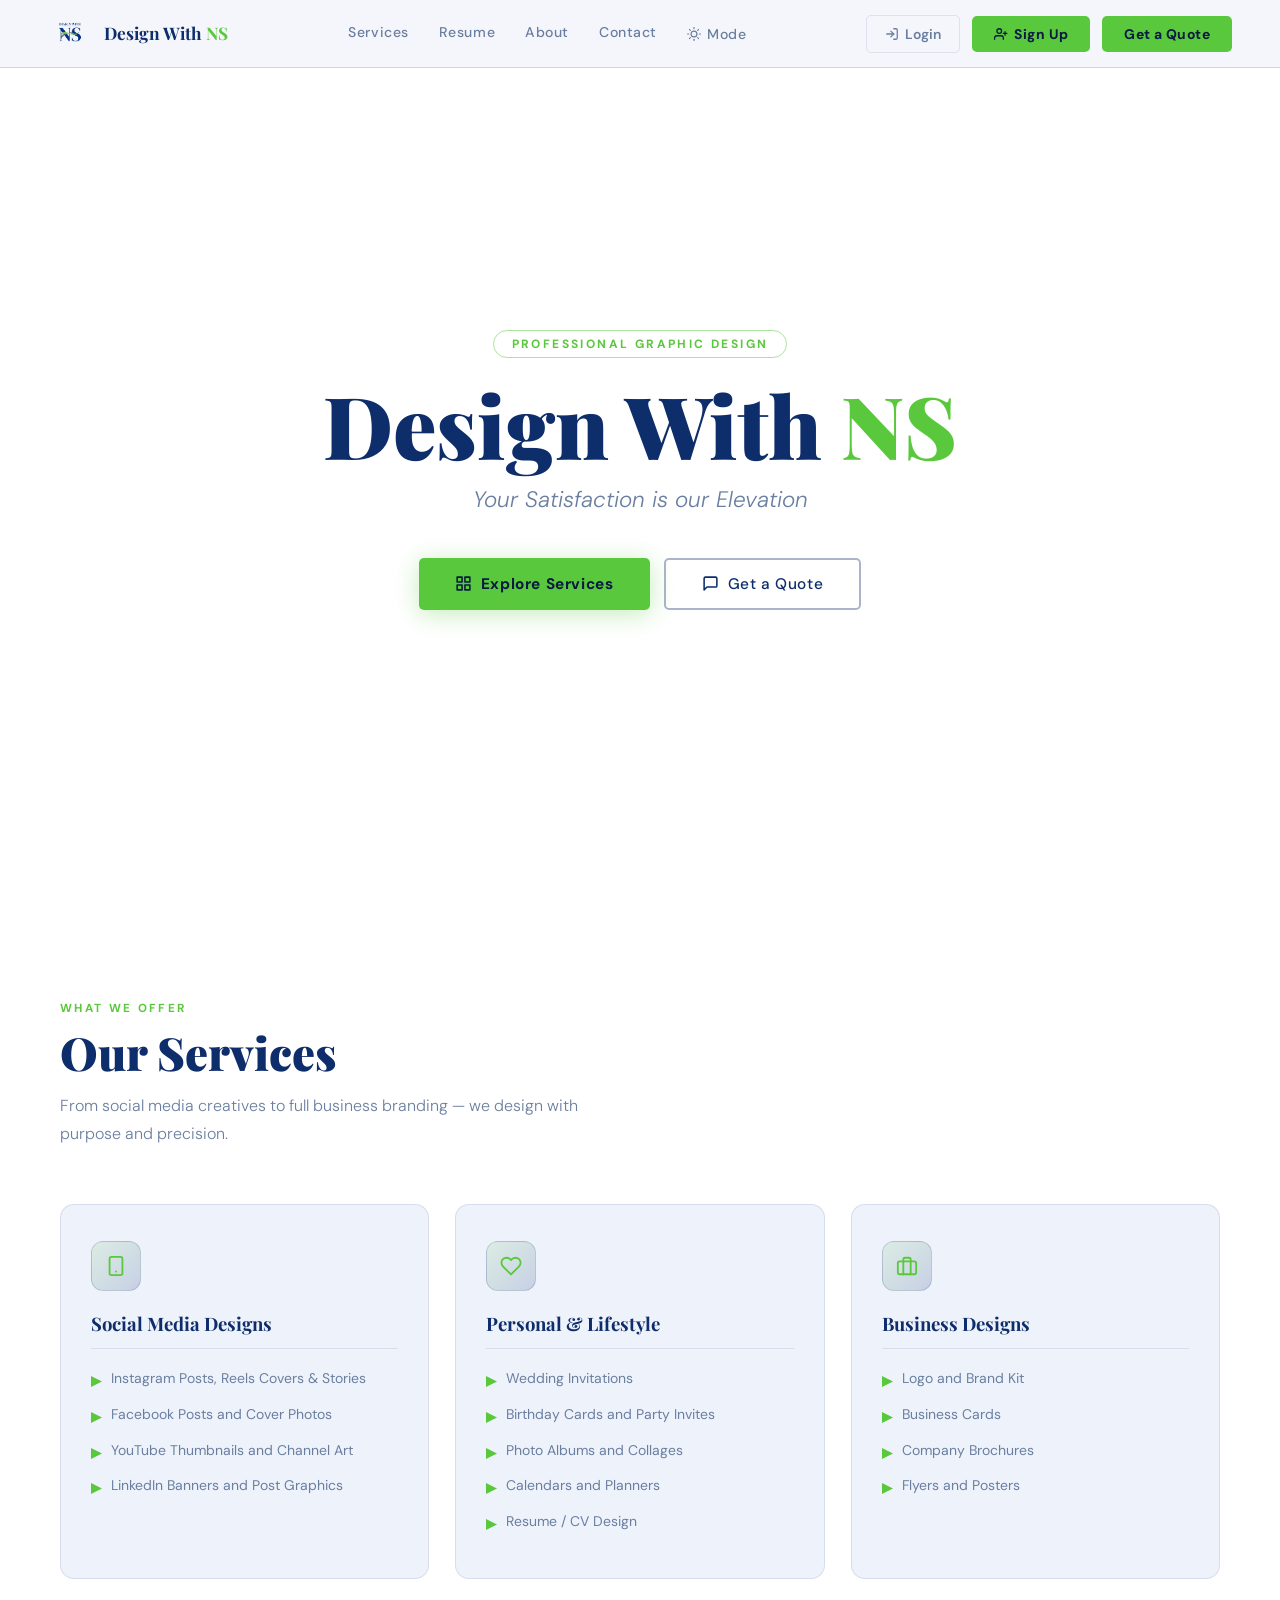
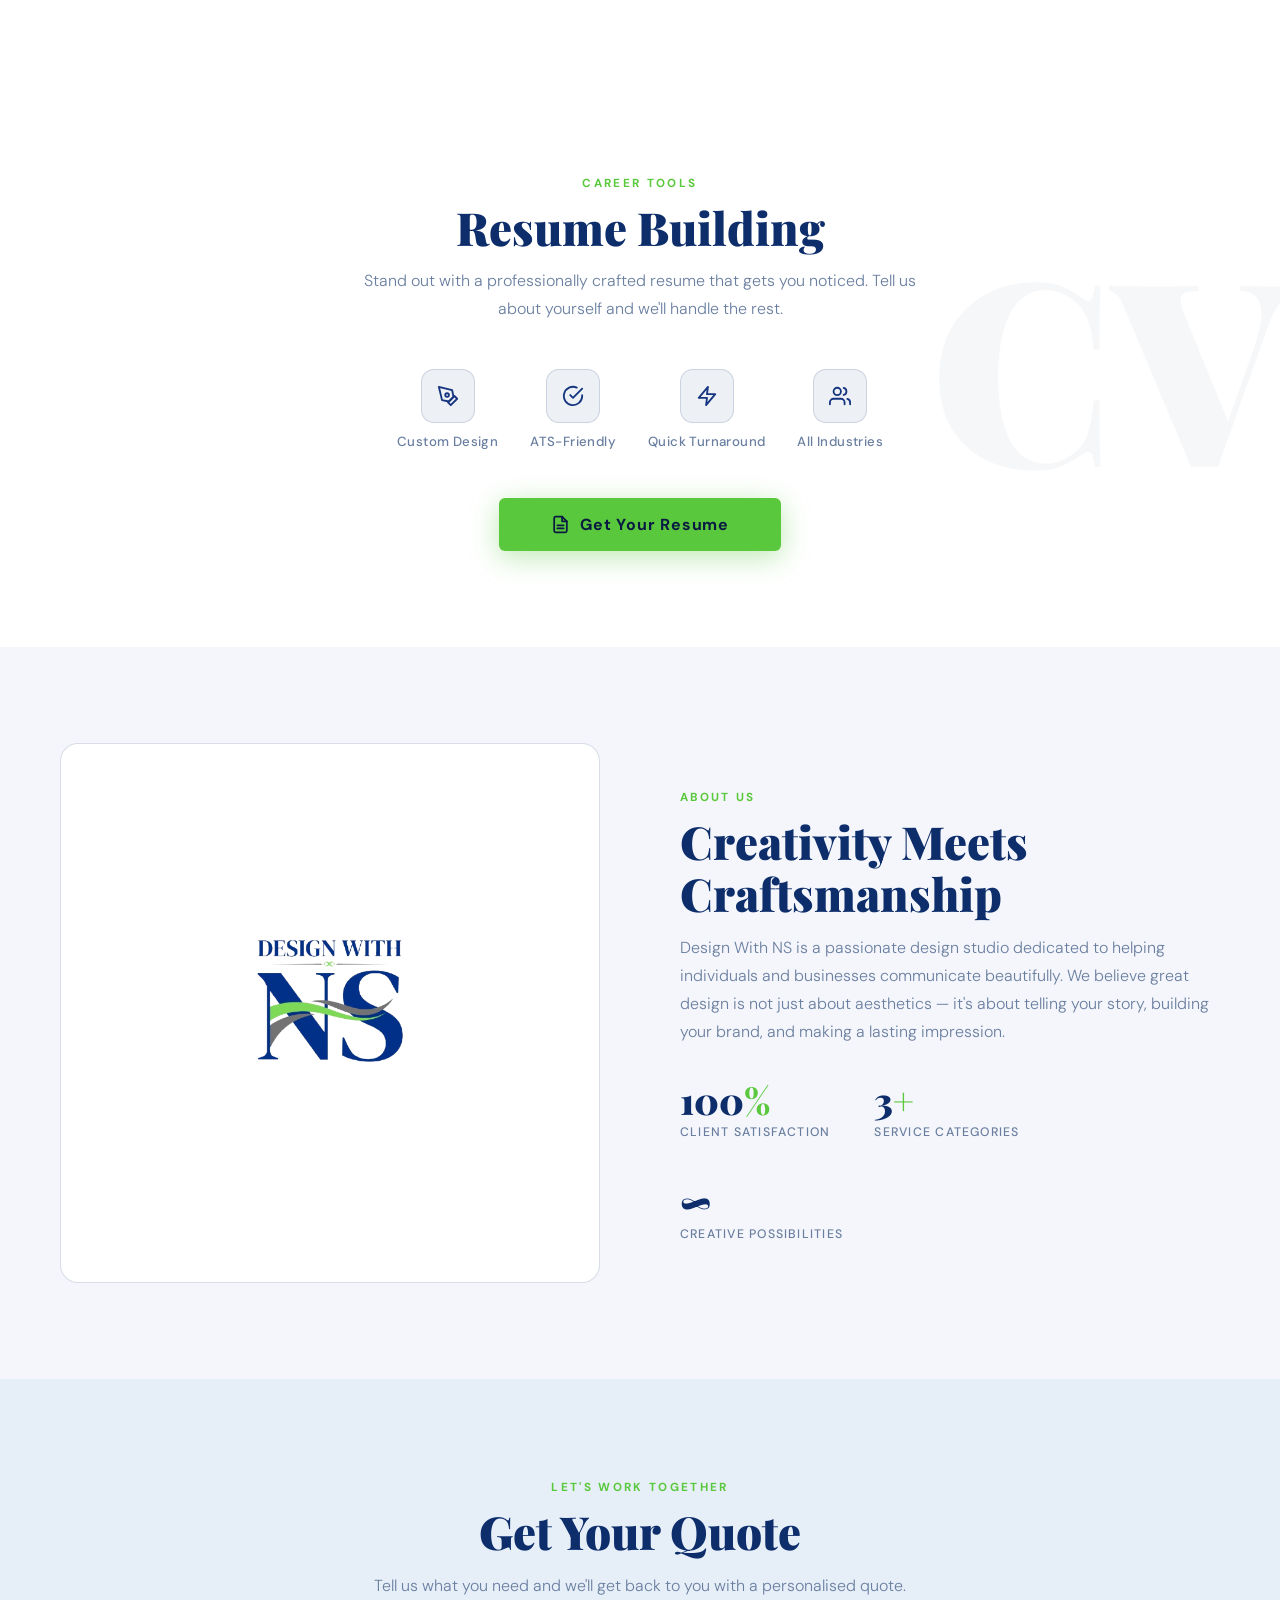
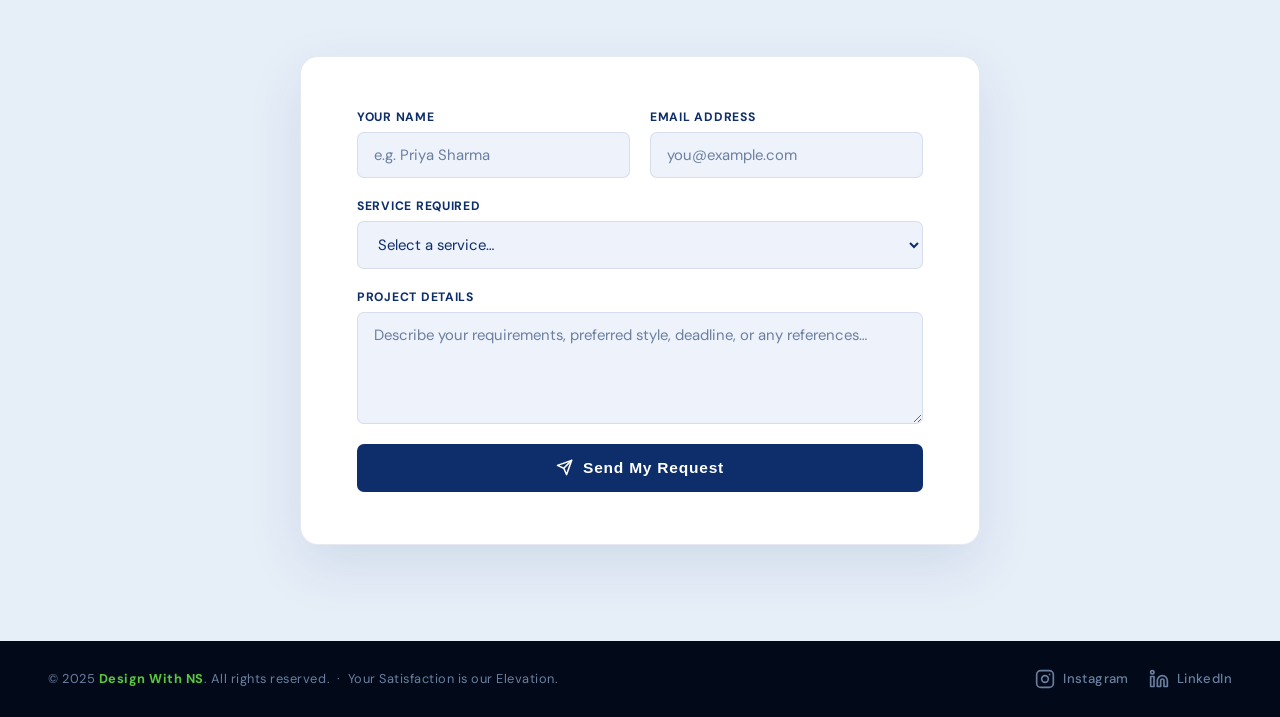
==== commit 98337469: "Update index.html" ====
--- a/index.html
+++ b/index.html
@@ -92,8 +92,18 @@
   background:var(--green);color:#081a42;padding:9px 22px;
   border-radius:5px;font-size:.87rem;font-weight:700;
   letter-spacing:.03em;transition:background .2s,transform .15s,box-shadow .2s;white-space:nowrap;
+  display:inline-flex;align-items:center;gap:6px;
 }
 .nav-cta:hover{background:var(--green-hover);transform:translateY(-1px);box-shadow:0 4px 16px var(--green-glow)}
+.nav-login{
+  display:inline-flex;align-items:center;gap:6px;
+  color:var(--text-muted);font-size:.87rem;font-weight:600;
+  padding:9px 18px;border-radius:5px;border:1.5px solid var(--border-soft);
+  transition:color .2s,border-color .2s,transform .15s;white-space:nowrap;
+}
+.nav-login:hover{color:var(--green);border-color:var(--green);transform:translateY(-1px)}
+.nav-login svg{stroke:currentColor}
+.mob-signup{color:var(--green)!important;font-weight:700}
 
 /* Hamburger */
 .hamburger{display:none;flex-direction:column;gap:5px;cursor:pointer;padding:6px;border:none;background:none}
@@ -460,9 +470,13 @@
   </ul>
 
   <div class="nav-right">
-    <a href="login.html" class="nav-cta">
-      <svg width="14" height="14" viewBox="0 0 24 24" fill="none" stroke="#081a42" stroke-width="2.5" stroke-linecap="round" stroke-linejoin="round" style="display:inline-block;vertical-align:middle;margin-right:5px"><path d="M20 21v-2a4 4 0 0 0-4-4H8a4 4 0 0 0-4 4v2"/><circle cx="12" cy="7" r="4"/></svg>
+    <a href="login.html" class="nav-login">
+      <svg width="14" height="14" viewBox="0 0 24 24" fill="none" stroke="currentColor" stroke-width="2.2" stroke-linecap="round" stroke-linejoin="round"><path d="M15 3h4a2 2 0 0 1 2 2v14a2 2 0 0 1-2 2h-4"/><polyline points="10 17 15 12 10 7"/><line x1="15" y1="12" x2="3" y2="12"/></svg>
       Login
+    </a>
+    <a href="signup.html" class="nav-cta">
+      <svg width="14" height="14" viewBox="0 0 24 24" fill="none" stroke="#081a42" stroke-width="2.2" stroke-linecap="round" stroke-linejoin="round"><path d="M16 21v-2a4 4 0 0 0-4-4H5a4 4 0 0 0-4 4v2"/><circle cx="9" cy="7" r="4"/><line x1="19" y1="8" x2="19" y2="14"/><line x1="22" y1="11" x2="16" y2="11"/></svg>
+      Sign Up
     </a>
     <a href="#quote" class="nav-cta">Get a Quote</a>
     <button class="hamburger" id="hamburger" aria-label="Toggle menu">
@@ -485,6 +499,7 @@
     Mode
   </a>
   <a href="login.html" class="mob-link">Login</a>
+  <a href="signup.html" class="mob-link mob-signup">Sign Up</a>
   <a href="#quote" class="m-cta mob-link">Get a Quote</a>
 </div>
 
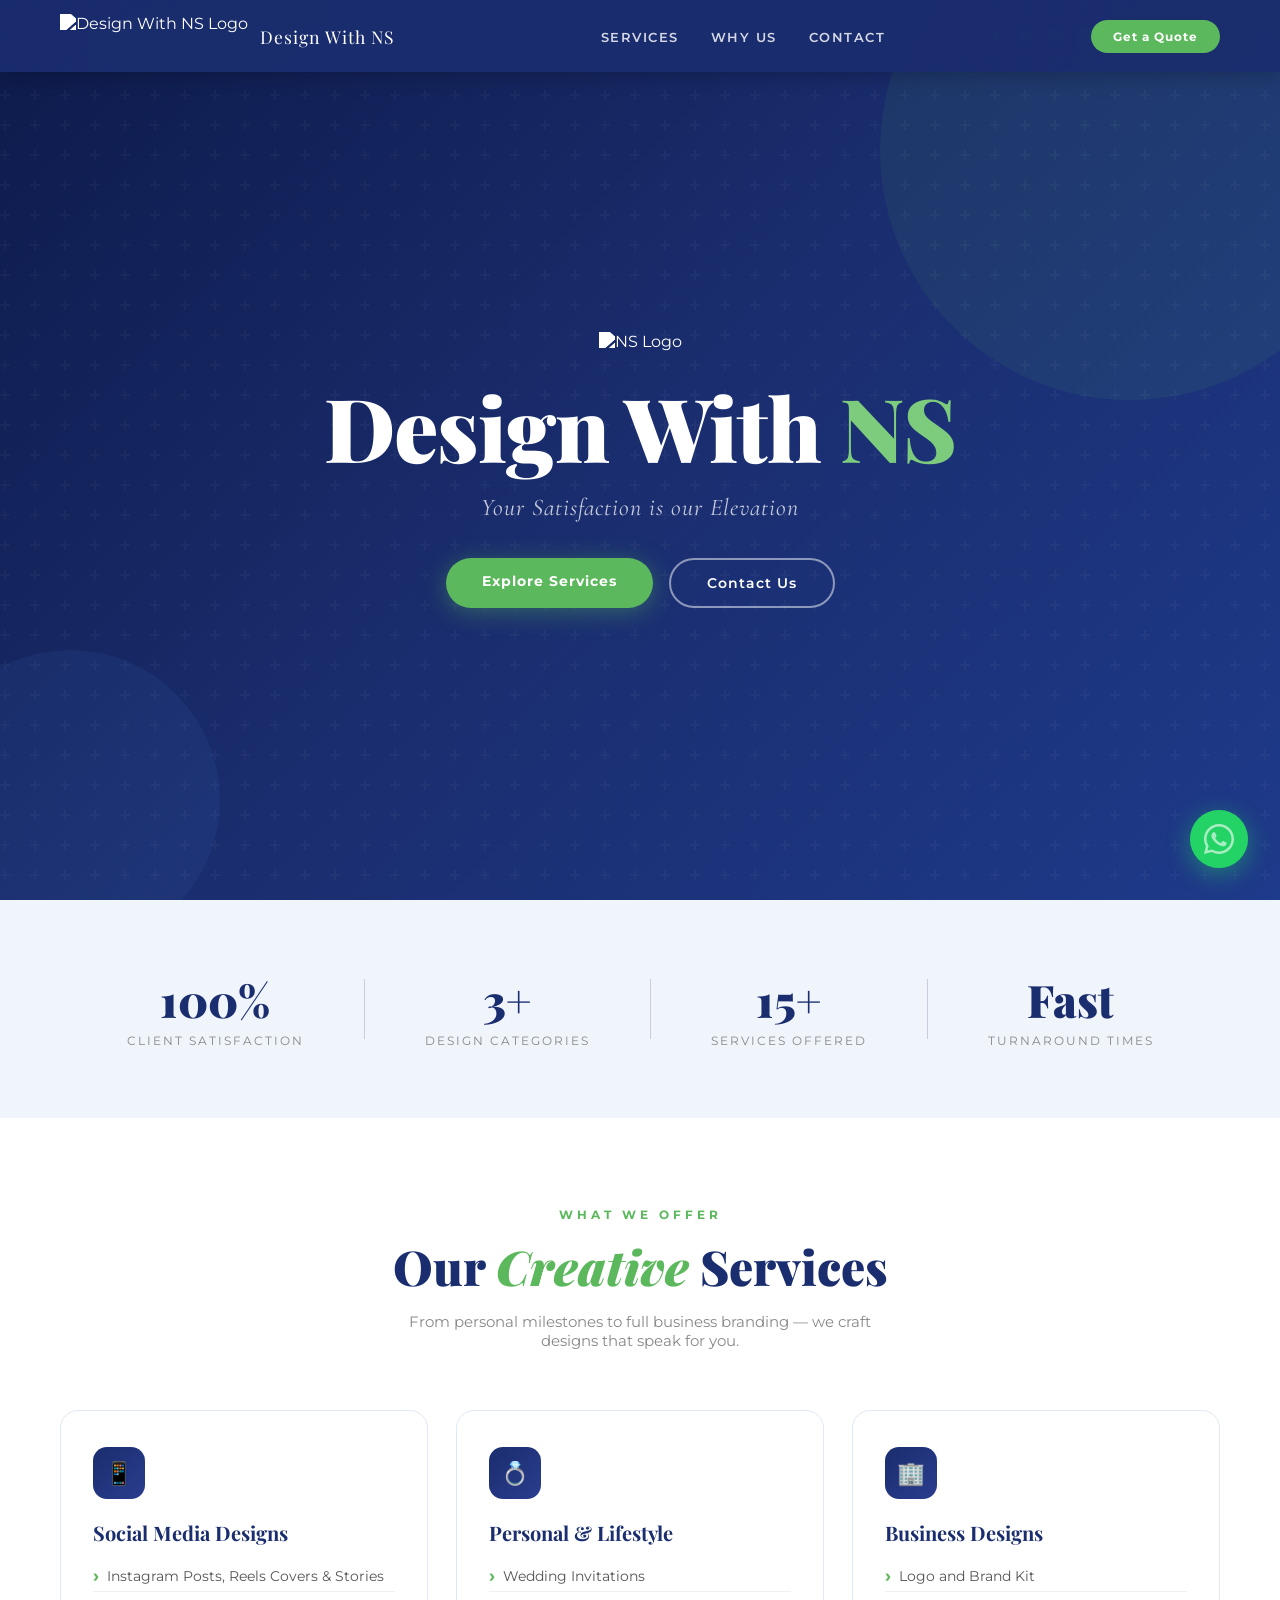
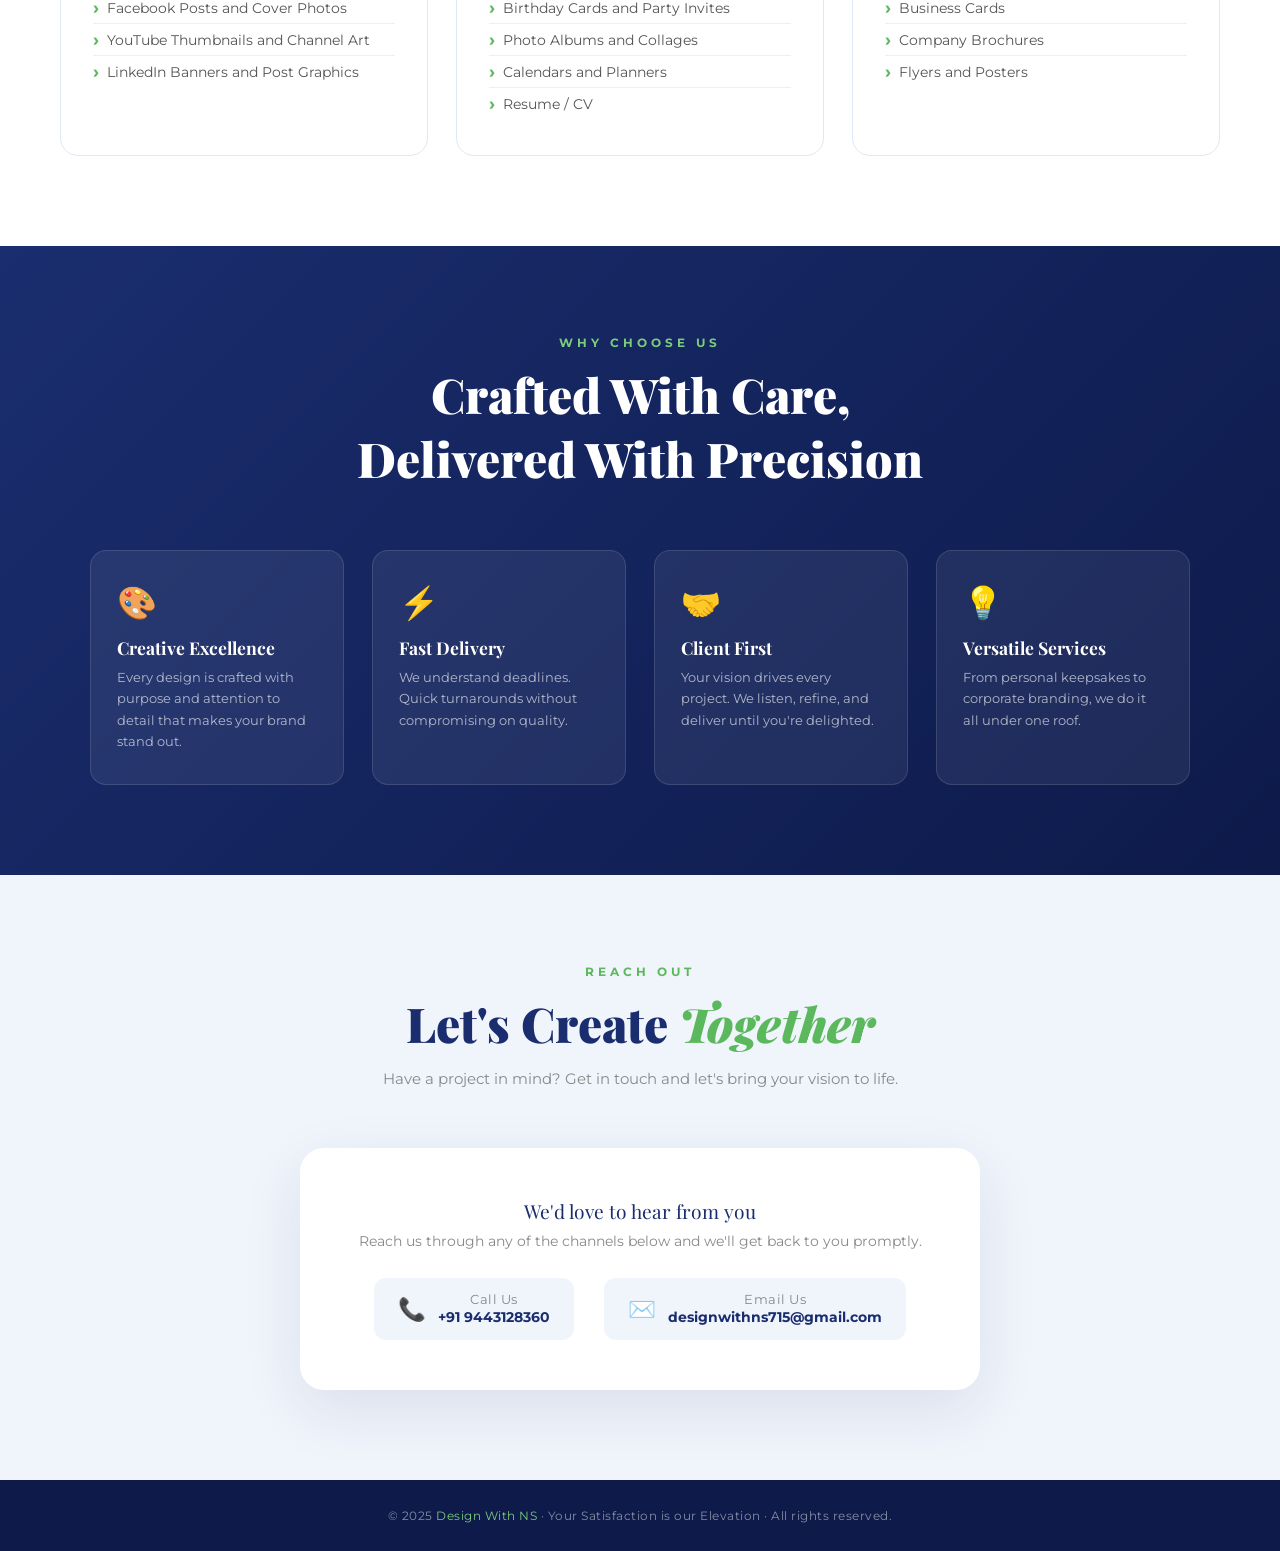
==== commit a25099ae: "Add files via upload" ====
--- a/index.html
+++ b/index.html
@@ -1,833 +1,459 @@
 <!DOCTYPE html>
-<html lang="en" data-theme="dark">
+<html lang="en">
 <head>
-<meta charset="UTF-8" />
-<meta name="viewport" content="width=device-width, initial-scale=1.0" />
-<title>Design With NS – Your Satisfaction is our Elevation</title>
-<link href="https://fonts.googleapis.com/css2?family=Playfair+Display:wght@700;900&family=DM+Sans:ital,wght@0,300;0,400;0,500;0,600;1,300&display=swap" rel="stylesheet" />
+<meta charset="UTF-8">
+<meta name="viewport" content="width=device-width, initial-scale=1.0">
+<title>Design With NS – Your Satisfaction is Our Elevation</title>
+<link rel="preconnect" href="https://fonts.googleapis.com">
+<link href="https://fonts.googleapis.com/css2?family=Playfair+Display:ital,wght@0,400;0,700;0,900;1,400&family=Cormorant+Garamond:wght@300;400;600&family=Montserrat:wght@300;400;600;700&display=swap" rel="stylesheet">
 <style>
-/* ═══════════════════════════════════════════
-   THEME TOKENS
-═══════════════════════════════════════════ */
-:root {
-  --green:      #5ac83c;
-  --green-hover:#6edc4f;
-  --green-glow: rgba(90,200,60,.35);
-  --tt: background .35s ease, color .35s ease, border-color .35s ease, box-shadow .35s ease;
-}
-[data-theme="dark"] {
-  --bg:          #040f26;
-  --bg-section:  #081a42;
-  --bg-card:     #0d2244;
-  --bg-alt:      #0a1c3a;
-  --navy-mid:    #163580;
-  --border:      rgba(90,200,60,.18);
-  --border-soft: rgba(255,255,255,.09);
-  --text-h:      #ffffff;
-  --text-body:   #c8d3e8;
-  --text-muted:  #7a8eaf;
-  --nav-bg:      rgba(4,15,38,.93);
-  --shadow:      0 20px 56px rgba(0,0,0,.55);
-}
-[data-theme="light"] {
-  --bg:          #f4f6fb;
-  --bg-section:  #ffffff;
-  --bg-card:     #eef2fb;
-  --bg-alt:      #e6eef8;
-  --navy-mid:    #163580;
-  --border:      rgba(13,45,107,.16);
-  --border-soft: rgba(13,45,107,.1);
-  --text-h:      #0d2d6b;
-  --text-body:   #334466;
-  --text-muted:  #6a7fa0;
-  --nav-bg:      rgba(244,246,251,.93);
-  --shadow:      0 20px 56px rgba(13,45,107,.1);
-}
-
-/* ─── Reset ─── */
-*,*::before,*::after{box-sizing:border-box;margin:0;padding:0}
-html{scroll-behavior:smooth;font-size:16px}
-body{font-family:'DM Sans',sans-serif;background:var(--bg);color:var(--text-body);overflow-x:hidden;transition:var(--tt)}
-img{max-width:100%;display:block}
-a{text-decoration:none}
-
-/* ═══════════════════════════════════════════
-   NAV
-═══════════════════════════════════════════ */
-nav{
-  position:fixed;top:0;left:0;right:0;z-index:200;
-  display:flex;align-items:center;justify-content:space-between;
-  padding:0 48px;height:68px;
-  background:var(--nav-bg);backdrop-filter:blur(16px);
-  border-bottom:1px solid var(--border);
-  transition:var(--tt),box-shadow .3s;
-}
-.nav-logo{display:flex;align-items:center;gap:12px}
-.nav-logo img{height:44px;width:44px;object-fit:contain;border-radius:6px}
-.nav-brand{font-family:'Playfair Display',serif;font-size:1.08rem;font-weight:700;color:var(--text-h);line-height:1.2;transition:color .3s}
-.nav-brand span{color:var(--green)}
-.nav-links{display:flex;gap:30px;list-style:none}
-.nav-links a{
-  color:var(--text-muted);font-size:.88rem;font-weight:500;
-  letter-spacing:.04em;transition:color .2s;padding:4px 0;
-  position:relative;
-}
-.nav-links a::after{
-  content:'';position:absolute;bottom:-2px;left:0;right:0;height:2px;
-  background:var(--green);transform:scaleX(0);transition:transform .25s;
-}
-.nav-links a:hover{color:var(--green)}
-.nav-links a:hover::after{transform:scaleX(1)}
-.nav-right{display:flex;align-items:center;gap:12px}
-
-/* Mode link in nav */
-.mode-link{display:flex;align-items:center;gap:6px}
-.mode-icon{display:inline-flex;align-items:center}
-.mode-icon svg{width:14px;height:14px;stroke:currentColor;fill:none;stroke-width:2;stroke-linecap:round;stroke-linejoin:round}
-.i-sun,.i-moon{display:none}
-[data-theme="dark"] .i-moon{display:block}
-[data-theme="light"] .i-sun{display:block}
-
-.nav-cta{
-  background:var(--green);color:#081a42;padding:9px 22px;
-  border-radius:5px;font-size:.87rem;font-weight:700;
-  letter-spacing:.03em;transition:background .2s,transform .15s,box-shadow .2s;white-space:nowrap;
-  display:inline-flex;align-items:center;gap:6px;
-}
-.nav-cta:hover{background:var(--green-hover);transform:translateY(-1px);box-shadow:0 4px 16px var(--green-glow)}
-.nav-login{
-  display:inline-flex;align-items:center;gap:6px;
-  color:var(--text-muted);font-size:.87rem;font-weight:600;
-  padding:9px 18px;border-radius:5px;border:1.5px solid var(--border-soft);
-  transition:color .2s,border-color .2s,transform .15s;white-space:nowrap;
-}
-.nav-login:hover{color:var(--green);border-color:var(--green);transform:translateY(-1px)}
-.nav-login svg{stroke:currentColor}
-.mob-signup{color:var(--green)!important;font-weight:700}
-
-/* Hamburger */
-.hamburger{display:none;flex-direction:column;gap:5px;cursor:pointer;padding:6px;border:none;background:none}
-.hamburger span{display:block;width:22px;height:2px;background:var(--text-h);border-radius:2px;transition:all .3s}
-.hamburger.open span:nth-child(1){transform:translateY(7px) rotate(45deg)}
-.hamburger.open span:nth-child(2){opacity:0}
-.hamburger.open span:nth-child(3){transform:translateY(-7px) rotate(-45deg)}
-
-/* Mobile drawer */
-.mobile-nav{
-  display:none;position:fixed;top:68px;left:0;right:0;z-index:190;
-  background:var(--nav-bg);backdrop-filter:blur(16px);
-  border-bottom:1px solid var(--border);
-  padding:20px 24px 28px;flex-direction:column;gap:4px;
-  animation:slideDown .25s ease;
-  transition:var(--tt);
-}
-.mobile-nav.open{display:flex}
-@keyframes slideDown{from{opacity:0;transform:translateY(-10px)}to{opacity:1;transform:translateY(0)}}
-.mobile-nav a{padding:12px 8px;color:var(--text-body);font-size:1rem;font-weight:500;border-bottom:1px solid var(--border-soft);transition:color .2s}
-.mobile-nav a:hover{color:var(--green)}
-.mobile-nav .m-cta{margin-top:16px;background:var(--green);color:#081a42;padding:13px;border-radius:5px;font-weight:700;text-align:center;border-bottom:none}
-
-/* ═══════════════════════════════════════════
-   HERO
-═══════════════════════════════════════════ */
-.hero{
-  min-height:100vh;display:flex;align-items:center;justify-content:center;
-  position:relative;overflow:hidden;
-  padding:120px 48px 80px;text-align:center;
-  background:#040f26;
-  transition:var(--tt);
-}
-[data-theme="light"] .hero{background:#ffffff}
-.hero-grad{position:absolute;inset:0;pointer-events:none;background:radial-gradient(ellipse 80% 60% at 50% 40%,rgba(22,53,128,.6) 0%,transparent 70%)}
-[data-theme="light"] .hero-grad{display:none}
-[data-theme="light"] .hero h1{color:var(--text-h)}
-[data-theme="light"] .hero-tagline{color:var(--text-muted)}
-[data-theme="light"] .hero-eyebrow{color:var(--green);border-color:rgba(90,200,60,.5)}
-[data-theme="light"] .btn-outline{border-color:rgba(13,45,107,.35);color:var(--text-h)}
-[data-theme="light"] .btn-outline:hover{border-color:var(--green);color:var(--green)}
-
-[data-theme="light"] .hero-particles{display:none}
-.hero-particles{position:absolute;inset:0;overflow:hidden;pointer-events:none}
-.hero-particles span{position:absolute;border-radius:50%;animation:floatDot linear infinite}
-@keyframes floatDot{
-  0%{transform:translateY(110vh) scale(0);opacity:0}
-  8%{opacity:1}92%{opacity:.4}
-  100%{transform:translateY(-15vh) scale(1.1);opacity:0}
-}
-
-.hero-content{position:relative;z-index:2;max-width:740px}
-.hero-eyebrow{
-  display:inline-block;color:var(--green);font-size:.75rem;
-  letter-spacing:.2em;font-weight:700;text-transform:uppercase;
-  margin-bottom:22px;border:1px solid rgba(90,200,60,.4);
-  padding:5px 18px;border-radius:20px;animation:fadeUp .7s .1s both;
-}
-.hero h1{
-  font-family:'Playfair Display',serif;
-  font-size:clamp(2.7rem,7vw,5.4rem);
-  font-weight:900;color:#fff;line-height:1.05;
-  margin-bottom:14px;animation:fadeUp .7s .2s both;
-}
-.hero h1 .ns{color:var(--green)}
-.hero-tagline{
-  font-size:clamp(1rem,2.5vw,1.4rem);color:rgba(255,255,255,.72);
-  font-style:italic;font-weight:300;margin-bottom:44px;
-  animation:fadeUp .7s .3s both;
-}
-.hero-actions{display:flex;gap:14px;justify-content:center;flex-wrap:wrap;animation:fadeUp .7s .4s both}
-@keyframes fadeUp{from{opacity:0;transform:translateY(22px)}to{opacity:1;transform:translateY(0)}}
-
-.btn-primary{
-  background:var(--green);color:#081a42;padding:14px 36px;border-radius:5px;
-  font-size:.96rem;font-weight:700;letter-spacing:.04em;
-  transition:all .22s;box-shadow:0 4px 24px var(--green-glow);
-  display:inline-flex;align-items:center;gap:9px;
-}
-.btn-primary:hover{background:var(--green-hover);transform:translateY(-2px);box-shadow:0 8px 32px rgba(90,200,60,.5)}
-.btn-outline{
-  border:2px solid rgba(255,255,255,.35);color:#fff;padding:14px 36px;border-radius:5px;
-  font-size:.96rem;font-weight:500;letter-spacing:.04em;transition:all .22s;
-  display:inline-flex;align-items:center;gap:9px;
-}
-.btn-outline:hover{border-color:var(--green);color:var(--green);transform:translateY(-2px)}
-
-/* icon sizing in buttons */
-.btn-primary svg,.btn-outline svg{width:17px;height:17px;flex-shrink:0;stroke:currentColor;fill:none;stroke-width:2.2;stroke-linecap:round;stroke-linejoin:round}
-.btn-primary svg{stroke:#081a42}
-
-/* ═══════════════════════════════════════════
-   SHARED
-═══════════════════════════════════════════ */
-section{padding:96px 48px;transition:var(--tt)}
-.section-label{display:inline-block;color:var(--green);font-size:.73rem;font-weight:700;letter-spacing:.2em;text-transform:uppercase;margin-bottom:10px}
-.section-title{font-family:'Playfair Display',serif;font-size:clamp(1.85rem,4vw,2.85rem);font-weight:900;color:var(--text-h);line-height:1.15;margin-bottom:14px;transition:color .35s}
-.section-sub{color:var(--text-muted);font-size:1rem;font-weight:300;max-width:560px;line-height:1.75}
-.section-header{margin-bottom:56px}
-
-/* ═══════════════════════════════════════════
-   SERVICES
-═══════════════════════════════════════════ */
-#services{background:var(--bg-section)}
-.services-wrap{max-width:1160px;margin:0 auto}
-.services-grid{display:grid;grid-template-columns:repeat(3,1fr);gap:26px}
-.service-card{
-  border:1.5px solid var(--border-soft);border-radius:14px;
-  padding:36px 30px;background:var(--bg-card);
-  transition:all .3s,var(--tt);position:relative;overflow:hidden;
-}
-.service-card::after{
-  content:'';position:absolute;bottom:0;left:0;right:0;height:3px;
-  background:linear-gradient(90deg,var(--green),var(--navy-mid));
-  transform:scaleX(0);transform-origin:left;transition:transform .35s;
-}
-.service-card:hover{border-color:rgba(90,200,60,.4);transform:translateY(-5px);box-shadow:var(--shadow)}
-.service-card:hover::after{transform:scaleX(1)}
-.svc-icon{
-  width:50px;height:50px;border-radius:12px;
-  background:linear-gradient(135deg,rgba(90,200,60,.12),rgba(22,53,128,.18));
-  border:1px solid var(--border);display:flex;align-items:center;justify-content:center;
-  margin-bottom:20px;transition:transform .3s;
-}
-.service-card:hover .svc-icon{transform:scale(1.1) rotate(-4deg)}
-.svc-icon svg{width:22px;height:22px;stroke:var(--green);fill:none;stroke-width:2;stroke-linecap:round;stroke-linejoin:round}
-.service-card h3{font-family:'Playfair Display',serif;font-size:1.16rem;font-weight:700;color:var(--text-h);margin-bottom:14px;border-bottom:1.5px solid var(--border-soft);padding-bottom:12px;transition:color .35s}
-.service-list{list-style:none}
-.service-list li{padding:5px 0;font-size:.875rem;color:var(--text-muted);display:flex;align-items:flex-start;gap:9px;line-height:1.55;transition:color .35s}
-.li-arr{flex-shrink:0;margin-top:4px;color:var(--green)}
-.li-arr svg{width:11px;height:11px;fill:var(--green)}
-
-/* ═══════════════════════════════════════════
-   RESUME — dark mode (base)
-═══════════════════════════════════════════ */
-#resume{
-  background:linear-gradient(135deg,#040f26 0%,#0d2d6b 100%);
-  text-align:center;position:relative;overflow:hidden;
-}
-#resume::before{
-  content:'CV';position:absolute;right:-10px;top:50%;transform:translateY(-50%);
-  font-family:'Playfair Display',serif;font-size:clamp(7rem,20vw,18rem);font-weight:900;
-  color:rgba(255,255,255,.03);line-height:1;pointer-events:none;user-select:none;
-}
-#resume .section-label{color:var(--green)}
-#resume .section-title{color:#ffffff}
-#resume .section-sub{color:rgba(255,255,255,.62);margin:0 auto 46px}
-
-.resume-features{display:flex;justify-content:center;gap:32px;flex-wrap:wrap;margin-bottom:48px}
-.r-feat{display:flex;flex-direction:column;align-items:center;gap:10px}
-.r-feat-icon{
-  width:54px;height:54px;border-radius:13px;
-  background:rgba(255,255,255,.07);border:1px solid rgba(255,255,255,.12);
-  display:flex;align-items:center;justify-content:center;transition:all .3s;
-}
-.r-feat:hover .r-feat-icon{background:rgba(90,200,60,.2);border-color:rgba(90,200,60,.4);transform:translateY(-4px)}
-.r-feat-icon svg{width:22px;height:22px;stroke:#fff;fill:none;stroke-width:2;stroke-linecap:round;stroke-linejoin:round}
-.r-feat span{font-size:.83rem;font-weight:500;color:rgba(255,255,255,.58);letter-spacing:.03em}
-
-/* RESUME — light mode overrides */
-[data-theme="light"] #resume{background:#ffffff}
-[data-theme="light"] #resume::before{color:rgba(13,45,107,.04)}
-[data-theme="light"] #resume .section-title{color:var(--text-h)}
-[data-theme="light"] #resume .section-sub{color:var(--text-muted)}
-[data-theme="light"] .r-feat-icon{background:rgba(13,45,107,.07);border-color:rgba(13,45,107,.15)}
-[data-theme="light"] .r-feat-icon svg{stroke:var(--navy-mid)}
-[data-theme="light"] .r-feat span{color:var(--text-muted)}
-
-.btn-resume{
-  display:inline-flex;align-items:center;gap:10px;
-  background:var(--green);color:#081a42;
-  padding:16px 52px;border-radius:6px;font-size:1rem;
-  font-weight:700;letter-spacing:.05em;
-  box-shadow:0 6px 28px rgba(90,200,60,.4);transition:all .22s;
-}
-.btn-resume svg{width:19px;height:19px;stroke:#081a42;fill:none;stroke-width:2.2;stroke-linecap:round;stroke-linejoin:round}
-.btn-resume:hover{background:var(--green-hover);transform:translateY(-3px);box-shadow:0 12px 36px rgba(90,200,60,.55)}
-
-/* ═══════════════════════════════════════════
-   ABOUT
-═══════════════════════════════════════════ */
-#about{background:var(--bg)}
-.about-inner{max-width:1160px;margin:0 auto;display:grid;grid-template-columns:1fr 1fr;gap:80px;align-items:center}
-.about-visual{
-  background:linear-gradient(135deg,#040f26,#0d2d6b);border-radius:18px;
-  padding:64px;display:flex;align-items:center;justify-content:center;
-  aspect-ratio:1;border:1px solid var(--border);
-}
-[data-theme="light"] .about-visual{background:#ffffff;border-color:var(--border)}
-.about-visual img{max-width:72%}
-.about-content .section-sub{margin-bottom:36px;max-width:100%}
-.about-stats{display:flex;gap:44px;flex-wrap:wrap}
-.stat-num{font-family:'Playfair Display',serif;font-size:2.3rem;font-weight:900;color:var(--text-h);line-height:1;transition:color .35s}
-.stat-num em{color:var(--green);font-style:normal}
-.stat-label{font-size:.77rem;color:var(--text-muted);font-weight:500;text-transform:uppercase;letter-spacing:.1em;margin-top:5px}
-
-/* ═══════════════════════════════════════════
-   QUOTE
-═══════════════════════════════════════════ */
-#quote{background:var(--bg-alt)}
-.quote-wrap{
-  max-width:680px;margin:0 auto;
-  background:var(--bg-section);border-radius:18px;
-  padding:52px 56px;border:1.5px solid var(--border-soft);
-  box-shadow:var(--shadow);transition:var(--tt);
-}
-.form-grid{display:grid;grid-template-columns:1fr 1fr;gap:20px;margin-bottom:20px}
-.fg{display:flex;flex-direction:column;gap:7px}
-.fg.full{grid-column:1/-1}
-.fg label{font-size:.76rem;font-weight:700;color:var(--text-h);letter-spacing:.06em;text-transform:uppercase;transition:color .35s}
-.fg input,.fg select,.fg textarea{
-  border:1.5px solid var(--border-soft);border-radius:7px;
-  padding:12px 16px;font-size:.93rem;font-family:'DM Sans',sans-serif;
-  color:var(--text-h);background:var(--bg-card);outline:none;
-  transition:border-color .2s,box-shadow .2s,background .35s,color .35s;
-}
-.fg input:focus,.fg select:focus,.fg textarea:focus{border-color:var(--green);box-shadow:0 0 0 3px rgba(90,200,60,.12)}
-.fg input::placeholder,.fg textarea::placeholder{color:var(--text-muted)}
-.fg textarea{resize:vertical;min-height:112px}
-.fg select option{background:var(--bg-card);color:var(--text-h)}
-
-.btn-quote{
-  width:100%;background:#081a42;color:#fff;
-  padding:15px;border-radius:7px;font-size:.97rem;
-  font-weight:700;letter-spacing:.05em;border:none;cursor:pointer;
-  transition:all .22s;margin-top:8px;
-  display:flex;align-items:center;justify-content:center;gap:10px;
-}
-[data-theme="light"] .btn-quote{background:#0d2d6b}
-.btn-quote svg{width:17px;height:17px;stroke:#fff;fill:none;stroke-width:2.2;stroke-linecap:round;stroke-linejoin:round}
-.btn-quote:hover{background:var(--navy-mid);transform:translateY(-2px);box-shadow:0 8px 28px rgba(13,45,107,.3)}
-
-.form-success{display:none;text-align:center;padding:36px}
-.form-success-inner{display:flex;align-items:center;justify-content:center;gap:12px;color:var(--green);font-size:1.05rem;font-weight:600}
-.form-success-inner svg{width:26px;height:26px;stroke:var(--green);fill:none;stroke-width:2.2;stroke-linecap:round;stroke-linejoin:round;flex-shrink:0}
-
-/* ═══════════════════════════════════════════
-   FOOTER
-═══════════════════════════════════════════ */
-footer{background:#020a1a;padding:28px 48px}
-.footer-inner{
-  display:flex;align-items:center;justify-content:space-between;
-  flex-wrap:wrap;gap:16px;
-}
-.footer-copy{color:var(--text-muted);font-size:.8rem;letter-spacing:.04em}
-.footer-copy strong{color:var(--green)}
-.footer-social{display:flex;align-items:center;gap:20px}
-.social-link{
-  display:flex;align-items:center;gap:8px;
-  color:var(--text-muted);font-size:.82rem;font-weight:500;
-  text-decoration:none;transition:color .2s,transform .25s;
-  letter-spacing:.03em;
-}
-.social-link svg{width:20px;height:20px;flex-shrink:0;transition:transform .3s cubic-bezier(.23,1.12,.58,1)}
-.social-link:hover{color:var(--green)}
-.social-link:hover svg{transform:scale(1.2) rotate(-5deg)}
-
-@media(max-width:600px){
-  .footer-inner{flex-direction:column;align-items:center;text-align:center}
-  .footer-social{justify-content:center}
-}
-
-/* ═══════════════════════════════════════════
-   ANIMATIONS
-═══════════════════════════════════════════ */
-.reveal{opacity:0;transform:translateY(28px);transition:opacity .65s ease,transform .65s ease}
-.reveal.visible{opacity:1;transform:translateY(0)}
-.reveal-l{opacity:0;transform:translateX(-28px);transition:opacity .65s ease,transform .65s ease}
-.reveal-l.visible{opacity:1;transform:translateX(0)}
-.reveal-r{opacity:0;transform:translateX(28px);transition:opacity .65s ease,transform .65s ease}
-.reveal-r.visible{opacity:1;transform:translateX(0)}
-
-/* stagger siblings */
-.stagger .reveal:nth-child(1){transition-delay:.05s}
-.stagger .reveal:nth-child(2){transition-delay:.15s}
-.stagger .reveal:nth-child(3){transition-delay:.25s}
-.stagger .reveal:nth-child(4){transition-delay:.35s}
-
-/* ═══════════════════════════════════════════
-   RESPONSIVE — TABLET ≤1024px
-═══════════════════════════════════════════ */
-@media(max-width:1024px){
-  nav{padding:0 28px}
-  section{padding:80px 32px}
-  .hero{padding:110px 32px 70px}
-  .services-grid{grid-template-columns:repeat(2,1fr)}
-  .about-inner{grid-template-columns:1fr;gap:44px}
-  .about-visual{aspect-ratio:auto;padding:44px;max-width:380px;margin:0 auto}
-  .quote-wrap{padding:44px 40px}
-}
-
-/* ═══════════════════════════════════════════
-   RESPONSIVE — MOBILE ≤768px
-═══════════════════════════════════════════ */
-@media(max-width:768px){
-  nav{padding:0 20px;height:60px}
-  .nav-links,.nav-cta{display:none}
-  .hamburger{display:flex}
-  .mobile-nav{top:60px}
-
-  section{padding:64px 20px}
-  .hero{padding:90px 20px 56px}
-  .hero-actions{flex-direction:column;align-items:center}
-  .btn-primary,.btn-outline{width:100%;max-width:300px;justify-content:center}
-
-  .section-header{margin-bottom:40px}
-  .services-grid{grid-template-columns:1fr;gap:18px}
-  .service-card{padding:26px 22px}
-
-  .resume-features{gap:22px}
-
-  .about-inner{gap:32px}
-  .about-visual{padding:30px;max-width:260px}
-  .about-stats{gap:26px}
-
-  .quote-wrap{padding:28px 18px}
-  .form-grid{grid-template-columns:1fr}
-
-  .contact-strip{padding:30px 20px;gap:18px;flex-direction:column;align-items:flex-start}
-  footer{padding:18px 20px}
-}
-
-/* ═══════════════════════════════════════════
-   THEME LOGO SWITCHING
-═══════════════════════════════════════════ */
-.logo-dark{display:block}
-.logo-light{display:none}
-[data-theme="light"] .logo-dark{display:none}
-[data-theme="light"] .logo-light{display:block}
-
-/* ═══════════════════════════════════════════
-   RESPONSIVE — SMALL MOBILE ≤480px
-═══════════════════════════════════════════ */
-@media(max-width:480px){
-  .hero h1{font-size:2.5rem}
-  .resume-features{flex-direction:column;align-items:center}
-  .about-stats{flex-direction:column;gap:18px}
-  #resume::before{display:none}
-}
+  :root {
+    --navy: #1a2d6e;
+    --navy-light: #2a3d8e;
+    --green: #5cb85c;
+    --green-light: #7dcc7d;
+    --gray: #888;
+    --marble-bg: #f0f4fb;
+    --white: #ffffff;
+    --gold: #c9a84c;
+  }
+
+  * { margin: 0; padding: 0; box-sizing: border-box; }
+
+  html { scroll-behavior: smooth; }
+
+  body {
+    font-family: 'Montserrat', sans-serif;
+    background: var(--white);
+    color: #333;
+    overflow-x: hidden;
+  }
+
+  /* NAV */
+  nav {
+    position: fixed; top: 0; width: 100%; z-index: 100;
+    background: rgba(26,45,110,0.97);
+    backdrop-filter: blur(8px);
+    display: flex; align-items: center; justify-content: space-between;
+    padding: 14px 60px;
+    box-shadow: 0 2px 20px rgba(0,0,0,0.25);
+  }
+  .nav-logo { display: flex; align-items: center; gap: 12px; }
+  .nav-logo img { height: 44px; filter: brightness(0) invert(1); }
+  .nav-logo span {
+    font-family: 'Playfair Display', serif;
+    font-size: 1.1rem; color: #fff; letter-spacing: 1px;
+  }
+  .nav-links { display: flex; gap: 32px; list-style: none; }
+  .nav-links a {
+    color: rgba(255,255,255,0.82); text-decoration: none;
+    font-size: 0.8rem; letter-spacing: 1.5px; text-transform: uppercase;
+    font-weight: 600; transition: color 0.2s;
+  }
+  .nav-links a:hover { color: var(--green-light); }
+  .nav-cta {
+    background: var(--green); color: #fff;
+    padding: 9px 22px; border-radius: 30px;
+    font-size: 0.78rem; letter-spacing: 1px; font-weight: 700;
+    text-decoration: none; transition: background 0.2s, transform 0.2s;
+  }
+  .nav-cta:hover { background: var(--green-light); transform: translateY(-1px); }
+
+  /* HERO */
+  .hero {
+    min-height: 100vh;
+    background: linear-gradient(135deg, #0d1a4a 0%, #1a2d6e 50%, #1e3a8a 100%);
+    display: flex; align-items: center; justify-content: center;
+    text-align: center; padding: 120px 40px 80px;
+    position: relative; overflow: hidden;
+  }
+  .hero::before {
+    content: '';
+    position: absolute; inset: 0;
+    background: url("data:image/svg+xml,%3Csvg width='60' height='60' viewBox='0 0 60 60' xmlns='http://www.w3.org/2000/svg'%3E%3Cg fill='none' fill-rule='evenodd'%3E%3Cg fill='%23ffffff' fill-opacity='0.03'%3E%3Cpath d='M36 34v-4h-2v4h-4v2h4v4h2v-4h4v-2h-4zm0-30V0h-2v4h-4v2h4v4h2V6h4V4h-4zM6 34v-4H4v4H0v2h4v4h2v-4h4v-2H6zM6 4V0H4v4H0v2h4v4h2V6h4V4H6z'/%3E%3C/g%3E%3C/g%3E%3C/svg%3E");
+  }
+  /* Animated swoosh circles */
+  .hero-orb {
+    position: absolute; border-radius: 50%;
+    opacity: 0.08; animation: float 8s ease-in-out infinite;
+  }
+  .hero-orb1 { width: 500px; height: 500px; background: var(--green); top: -100px; right: -100px; }
+  .hero-orb2 { width: 300px; height: 300px; background: #4a90e2; bottom: -50px; left: -80px; animation-delay: -3s; }
+  @keyframes float {
+    0%,100% { transform: translateY(0) scale(1); }
+    50% { transform: translateY(-20px) scale(1.05); }
+  }
+
+  .hero-content { position: relative; z-index: 2; max-width: 800px; }
+  .hero-logo { width: 140px; margin-bottom: 28px; filter: brightness(0) invert(1); animation: fadeDown 0.9s ease both; }
+  @keyframes fadeDown { from { opacity:0; transform:translateY(-20px); } to { opacity:1; transform:translateY(0); } }
+
+  .hero h1 {
+    font-family: 'Playfair Display', serif;
+    font-size: clamp(3rem, 7vw, 5.5rem);
+    color: #fff; font-weight: 900;
+    line-height: 1.1; letter-spacing: -1px;
+    animation: fadeUp 1s 0.2s ease both;
+  }
+  .hero h1 span { color: var(--green-light); }
+  .hero-tagline {
+    font-family: 'Cormorant Garamond', serif;
+    font-size: clamp(1.1rem, 2.5vw, 1.5rem);
+    color: rgba(255,255,255,0.75); margin: 18px 0 36px;
+    font-style: italic; letter-spacing: 1px;
+    animation: fadeUp 1s 0.4s ease both;
+  }
+  @keyframes fadeUp { from { opacity:0; transform:translateY(20px); } to { opacity:1; transform:translateY(0); } }
+
+  .hero-btns { display: flex; gap: 16px; justify-content: center; flex-wrap: wrap; animation: fadeUp 1s 0.6s ease both; }
+  .btn-primary {
+    background: var(--green); color: #fff;
+    padding: 14px 36px; border-radius: 40px;
+    font-size: 0.9rem; font-weight: 700; letter-spacing: 1px; text-decoration: none;
+    transition: all 0.25s; box-shadow: 0 4px 24px rgba(92,184,92,0.4);
+  }
+  .btn-primary:hover { background: var(--green-light); transform: translateY(-2px); box-shadow: 0 8px 30px rgba(92,184,92,0.5); }
+  .btn-outline {
+    background: transparent; color: #fff;
+    border: 2px solid rgba(255,255,255,0.5);
+    padding: 14px 36px; border-radius: 40px;
+    font-size: 0.9rem; font-weight: 600; letter-spacing: 1px; text-decoration: none;
+    transition: all 0.25s;
+  }
+  .btn-outline:hover { border-color: #fff; background: rgba(255,255,255,0.08); }
+
+  /* ABOUT STRIP */
+  .about-strip {
+    background: var(--marble-bg);
+    padding: 70px 60px;
+    display: flex; align-items: center; justify-content: center; gap: 60px;
+    flex-wrap: wrap;
+  }
+  .stat { text-align: center; }
+  .stat-num {
+    font-family: 'Playfair Display', serif;
+    font-size: 2.8rem; color: var(--navy); font-weight: 900;
+  }
+  .stat-label { font-size: 0.75rem; letter-spacing: 2px; text-transform: uppercase; color: var(--gray); margin-top: 4px; }
+  .strip-divider { width: 1px; height: 60px; background: #ccd; }
+
+  /* SERVICES */
+  .services {
+    padding: 90px 60px;
+    background: #fff;
+  }
+  .section-header { text-align: center; margin-bottom: 60px; }
+  .section-eyebrow {
+    font-size: 0.72rem; letter-spacing: 4px; text-transform: uppercase;
+    color: var(--green); font-weight: 700; margin-bottom: 12px;
+  }
+  .section-title {
+    font-family: 'Playfair Display', serif;
+    font-size: clamp(2rem, 4vw, 3rem); color: var(--navy); font-weight: 900;
+  }
+  .section-title em { font-style: italic; color: var(--green); }
+  .section-sub { color: var(--gray); margin-top: 14px; font-size: 0.95rem; max-width: 520px; margin-inline: auto; }
+
+  .services-grid {
+    display: grid;
+    grid-template-columns: repeat(auto-fit, minmax(300px, 1fr));
+    gap: 28px; max-width: 1200px; margin: 0 auto;
+  }
+  .service-card {
+    border: 1.5px solid #e0e8f5;
+    border-radius: 18px; padding: 36px 32px;
+    transition: all 0.3s; position: relative; overflow: hidden;
+    background: #fff;
+  }
+  .service-card::before {
+    content: '';
+    position: absolute; top: 0; left: 0; right: 0; height: 4px;
+    background: linear-gradient(90deg, var(--navy), var(--green));
+    transform: scaleX(0); transform-origin: left;
+    transition: transform 0.3s;
+  }
+  .service-card:hover { box-shadow: 0 16px 48px rgba(26,45,110,0.12); transform: translateY(-4px); border-color: transparent; }
+  .service-card:hover::before { transform: scaleX(1); }
+
+  .card-icon {
+    width: 52px; height: 52px; border-radius: 14px;
+    background: linear-gradient(135deg, var(--navy), var(--navy-light));
+    display: flex; align-items: center; justify-content: center;
+    margin-bottom: 20px; font-size: 1.4rem;
+  }
+  .card-title {
+    font-family: 'Playfair Display', serif;
+    font-size: 1.25rem; color: var(--navy); font-weight: 700; margin-bottom: 14px;
+  }
+  .card-items { list-style: none; }
+  .card-items li {
+    font-size: 0.85rem; color: #555; padding: 5px 0;
+    display: flex; align-items: center; gap: 8px;
+    border-bottom: 1px solid #f0f0f0;
+  }
+  .card-items li:last-child { border-bottom: none; }
+  .card-items li::before { content: '›'; color: var(--green); font-size: 1.1rem; font-weight: 700; }
+
+  /* WHY US */
+  .why {
+    background: linear-gradient(135deg, var(--navy) 0%, #0d1a4a 100%);
+    padding: 90px 60px; color: #fff;
+  }
+  .why .section-title { color: #fff; }
+  .why .section-eyebrow { color: var(--green-light); }
+  .why-grid {
+    display: grid; grid-template-columns: repeat(auto-fit, minmax(220px, 1fr));
+    gap: 28px; max-width: 1100px; margin: 50px auto 0;
+  }
+  .why-item {
+    background: rgba(255,255,255,0.07);
+    border: 1px solid rgba(255,255,255,0.12);
+    border-radius: 16px; padding: 32px 26px;
+    transition: background 0.3s;
+  }
+  .why-item:hover { background: rgba(255,255,255,0.12); }
+  .why-icon { font-size: 2rem; margin-bottom: 14px; }
+  .why-item h3 { font-family: 'Playfair Display', serif; font-size: 1.1rem; margin-bottom: 8px; }
+  .why-item p { font-size: 0.83rem; color: rgba(255,255,255,0.65); line-height: 1.6; }
+
+  /* CONTACT */
+  .contact {
+    background: var(--marble-bg);
+    padding: 90px 60px; text-align: center;
+  }
+  .contact-box {
+    max-width: 680px; margin: 48px auto 0;
+    background: #fff; border-radius: 24px;
+    padding: 50px 48px;
+    box-shadow: 0 20px 60px rgba(26,45,110,0.1);
+  }
+  .contact-items { display: flex; gap: 30px; justify-content: center; flex-wrap: wrap; margin-top: 28px; }
+  .contact-item {
+    display: flex; align-items: center; gap: 12px;
+    background: var(--marble-bg); border-radius: 12px;
+    padding: 14px 24px;
+  }
+  .contact-item .ci-icon { font-size: 1.4rem; }
+  .contact-item p { font-size: 0.8rem; color: var(--gray); letter-spacing: 0.5px; }
+  .contact-item a, .contact-item strong { color: var(--navy); font-weight: 700; text-decoration: none; font-size: 0.9rem; }
+  .contact-item a:hover { color: var(--green); }
+
+  /* FOOTER */
+  footer {
+    background: #0d1a4a; color: rgba(255,255,255,0.5);
+    text-align: center; padding: 28px 40px;
+    font-size: 0.78rem; letter-spacing: 0.5px;
+  }
+  footer span { color: var(--green-light); }
+
+  /* WHATSAPP FAB */
+  .whatsapp-fab {
+    position: fixed;
+    bottom: 32px;
+    right: 32px;
+    z-index: 999;
+    width: 58px;
+    height: 58px;
+    background: #25D366;
+    border-radius: 50%;
+    display: flex;
+    align-items: center;
+    justify-content: center;
+    box-shadow: 0 6px 24px rgba(37,211,102,0.45);
+    text-decoration: none;
+    transition: transform 0.25s cubic-bezier(.34,1.56,.64,1), box-shadow 0.25s ease;
+  }
+  .whatsapp-fab:hover {
+    transform: scale(1.15) translateY(-3px);
+    box-shadow: 0 12px 32px rgba(37,211,102,0.6);
+  }
+  .whatsapp-fab svg {
+    width: 30px;
+    height: 30px;
+    fill: #fff;
+  }
+  .whatsapp-fab::after {
+    content: '';
+    position: absolute;
+    inset: 0;
+    border-radius: 50%;
+    background: rgba(37,211,102,0.4);
+    animation: wa-pulse 2.4s ease-out infinite;
+  }
+  @keyframes wa-pulse {
+    0%   { transform: scale(1); opacity: 0.7; }
+    70%  { transform: scale(1.6); opacity: 0; }
+    100% { transform: scale(1.6); opacity: 0; }
+  }
+
+  /* RESPONSIVE */
+  @media (max-width: 768px) {
+    nav { padding: 12px 20px; }
+    .nav-links { display: none; }
+    .about-strip, .services, .why, .contact { padding: 60px 24px; }
+    .strip-divider { display: none; }
+    .contact-box { padding: 36px 24px; }
+  }
 </style>
 </head>
 <body>
 
-<!-- ════════════ NAV ════════════ -->
-<nav id="mainNav">
-  <a href="#home" class="nav-logo">
-    <img src="Design_With_NS_Logo_Dark.png" alt="Design With NS" class="logo-dark" />
-    <img src="Design_With_NS_Logo.png"      alt="Design With NS" class="logo-light" />
-    <div class="nav-brand">Design With <span>NS</span></div>
-  </a>
-
+<!-- NAV -->
+<nav>
+  <div class="nav-logo">
+    <img src="/mnt/user-data/uploads/NS_LOGO.png" alt="Design With NS Logo">
+    <span>Design With NS</span>
+  </div>
   <ul class="nav-links">
     <li><a href="#services">Services</a></li>
-    <li><a href="#resume">Resume</a></li>
-    <li><a href="#about">About</a></li>
-    <li><a href="#quote">Contact</a></li>
-    <li><a href="#" id="modeToggleLink" class="mode-link">
-      <span class="mode-icon">
-        <svg class="i-moon" viewBox="0 0 24 24" fill="none" stroke="currentColor" stroke-width="2" stroke-linecap="round" stroke-linejoin="round"><path d="M21 12.79A9 9 0 1 1 11.21 3 7 7 0 0 0 21 12.79z"/></svg>
-        <svg class="i-sun" viewBox="0 0 24 24" fill="none" stroke="currentColor" stroke-width="2" stroke-linecap="round" stroke-linejoin="round"><circle cx="12" cy="12" r="5"/><line x1="12" y1="1" x2="12" y2="3"/><line x1="12" y1="21" x2="12" y2="23"/><line x1="4.22" y1="4.22" x2="5.64" y2="5.64"/><line x1="18.36" y1="18.36" x2="19.78" y2="19.78"/><line x1="1" y1="12" x2="3" y2="12"/><line x1="21" y1="12" x2="23" y2="12"/><line x1="4.22" y1="19.78" x2="5.64" y2="18.36"/><line x1="18.36" y1="5.64" x2="19.78" y2="4.22"/></svg>
-      </span>
-      Mode
-    </a></li>
+    <li><a href="#why">Why Us</a></li>
+    <li><a href="#contact">Contact</a></li>
   </ul>
-
-  <div class="nav-right">
-    <a href="login.html" class="nav-login">
-      <svg width="14" height="14" viewBox="0 0 24 24" fill="none" stroke="currentColor" stroke-width="2.2" stroke-linecap="round" stroke-linejoin="round"><path d="M15 3h4a2 2 0 0 1 2 2v14a2 2 0 0 1-2 2h-4"/><polyline points="10 17 15 12 10 7"/><line x1="15" y1="12" x2="3" y2="12"/></svg>
-      Login
-    </a>
-    <a href="signup.html" class="nav-cta">
-      <svg width="14" height="14" viewBox="0 0 24 24" fill="none" stroke="#081a42" stroke-width="2.2" stroke-linecap="round" stroke-linejoin="round"><path d="M16 21v-2a4 4 0 0 0-4-4H5a4 4 0 0 0-4 4v2"/><circle cx="9" cy="7" r="4"/><line x1="19" y1="8" x2="19" y2="14"/><line x1="22" y1="11" x2="16" y2="11"/></svg>
-      Sign Up
-    </a>
-    <a href="#quote" class="nav-cta">Get a Quote</a>
-    <button class="hamburger" id="hamburger" aria-label="Toggle menu">
-      <span></span><span></span><span></span>
-    </button>
-  </div>
+  <a href="#contact" class="nav-cta">Get a Quote</a>
 </nav>
 
-<!-- Mobile Drawer -->
-<div class="mobile-nav" id="mobileNav">
-  <a href="#services" class="mob-link">Services</a>
-  <a href="#resume" class="mob-link">Resume</a>
-  <a href="#about" class="mob-link">About</a>
-  <a href="#quote" class="mob-link">Contact</a>
-  <a href="#" id="modeToggleMobile" class="mob-link mode-link">
-    <span class="mode-icon">
-      <svg class="i-moon" viewBox="0 0 24 24" fill="none" stroke="currentColor" stroke-width="2" stroke-linecap="round" stroke-linejoin="round"><path d="M21 12.79A9 9 0 1 1 11.21 3 7 7 0 0 0 21 12.79z"/></svg>
-      <svg class="i-sun" viewBox="0 0 24 24" fill="none" stroke="currentColor" stroke-width="2" stroke-linecap="round" stroke-linejoin="round"><circle cx="12" cy="12" r="5"/><line x1="12" y1="1" x2="12" y2="3"/><line x1="12" y1="21" x2="12" y2="23"/><line x1="4.22" y1="4.22" x2="5.64" y2="5.64"/><line x1="18.36" y1="18.36" x2="19.78" y2="19.78"/><line x1="1" y1="12" x2="3" y2="12"/><line x1="21" y1="12" x2="23" y2="12"/><line x1="4.22" y1="19.78" x2="5.64" y2="18.36"/><line x1="18.36" y1="5.64" x2="19.78" y2="4.22"/></svg>
-    </span>
-    Mode
-  </a>
-  <a href="login.html" class="mob-link">Login</a>
-  <a href="signup.html" class="mob-link mob-signup">Sign Up</a>
-  <a href="#quote" class="m-cta mob-link">Get a Quote</a>
+<!-- HERO -->
+<section class="hero">
+  <div class="hero-orb hero-orb1"></div>
+  <div class="hero-orb hero-orb2"></div>
+  <div class="hero-content">
+    <img src="/mnt/user-data/uploads/NS_LOGO.png" alt="NS Logo" class="hero-logo">
+    <h1>Design With <span>NS</span></h1>
+    <p class="hero-tagline">Your Satisfaction is our Elevation</p>
+    <div class="hero-btns">
+      <a href="#services" class="btn-primary">Explore Services</a>
+      <a href="#contact" class="btn-outline">Contact Us</a>
+    </div>
+  </div>
+</section>
+
+<!-- STATS STRIP -->
+<div class="about-strip">
+  <div class="stat"><div class="stat-num">100%</div><div class="stat-label">Client Satisfaction</div></div>
+  <div class="strip-divider"></div>
+  <div class="stat"><div class="stat-num">3+</div><div class="stat-label">Design Categories</div></div>
+  <div class="strip-divider"></div>
+  <div class="stat"><div class="stat-num">15+</div><div class="stat-label">Services Offered</div></div>
+  <div class="strip-divider"></div>
+  <div class="stat"><div class="stat-num">Fast</div><div class="stat-label">Turnaround Times</div></div>
 </div>
 
-<!-- ════════════ HERO ════════════ -->
-<section class="hero" id="home">
-  <div class="hero-grad"></div>
-  <div class="hero-particles" id="particles"></div>
-  <div class="hero-content">
-    <div class="hero-eyebrow">Professional Graphic Design</div>
-    <h1>Design With <span class="ns">NS</span></h1>
-    <p class="hero-tagline">Your Satisfaction is our Elevation</p>
-    <div class="hero-actions">
-      <a href="#services" class="btn-primary">
-        <svg viewBox="0 0 24 24"><rect x="3" y="3" width="7" height="7"/><rect x="14" y="3" width="7" height="7"/><rect x="14" y="14" width="7" height="7"/><rect x="3" y="14" width="7" height="7"/></svg>
-        Explore Services
-      </a>
-      <a href="#quote" class="btn-outline">
-        <svg viewBox="0 0 24 24"><path d="M21 15a2 2 0 0 1-2 2H7l-4 4V5a2 2 0 0 1 2-2h14a2 2 0 0 1 2 2z"/></svg>
-        Get a Quote
-      </a>
-    </div>
+<!-- SERVICES -->
+<section class="services" id="services">
+  <div class="section-header">
+    <div class="section-eyebrow">What We Offer</div>
+    <h2 class="section-title">Our <em>Creative</em> Services</h2>
+    <p class="section-sub">From personal milestones to full business branding — we craft designs that speak for you.</p>
+  </div>
+  <div class="services-grid">
+
+    <div class="service-card">
+      <div class="card-icon">📱</div>
+      <div class="card-title">Social Media Designs</div>
+      <ul class="card-items">
+        <li>Instagram Posts, Reels Covers & Stories</li>
+        <li>Facebook Posts and Cover Photos</li>
+        <li>YouTube Thumbnails and Channel Art</li>
+        <li>LinkedIn Banners and Post Graphics</li>
+      </ul>
+    </div>
+
+    <div class="service-card">
+      <div class="card-icon">💍</div>
+      <div class="card-title">Personal & Lifestyle</div>
+      <ul class="card-items">
+        <li>Wedding Invitations</li>
+        <li>Birthday Cards and Party Invites</li>
+        <li>Photo Albums and Collages</li>
+        <li>Calendars and Planners</li>
+        <li>Resume / CV</li>
+      </ul>
+    </div>
+
+    <div class="service-card">
+      <div class="card-icon">🏢</div>
+      <div class="card-title">Business Designs</div>
+      <ul class="card-items">
+        <li>Logo and Brand Kit</li>
+        <li>Business Cards</li>
+        <li>Company Brochures</li>
+        <li>Flyers and Posters</li>
+      </ul>
+    </div>
+
   </div>
 </section>
 
-<!-- ════════════ SERVICES ════════════ -->
-<section id="services">
-  <div class="services-wrap">
-    <div class="section-header reveal">
-      <div class="section-label">What We Offer</div>
-      <h2 class="section-title">Our Services</h2>
-      <p class="section-sub">From social media creatives to full business branding — we design with purpose and precision.</p>
-    </div>
-
-    <div class="services-grid stagger">
-
-      <div class="service-card reveal">
-        <div class="svc-icon">
-          <svg viewBox="0 0 24 24"><rect x="5" y="2" width="14" height="20" rx="2"/><line x1="12" y1="18" x2="12.01" y2="18"/></svg>
-        </div>
-        <h3>Social Media Designs</h3>
-        <ul class="service-list">
-          <li><span class="li-arr"><svg viewBox="0 0 6 6"><polygon points="0,0 6,3 0,6"/></svg></span>Instagram Posts, Reels Covers &amp; Stories</li>
-          <li><span class="li-arr"><svg viewBox="0 0 6 6"><polygon points="0,0 6,3 0,6"/></svg></span>Facebook Posts and Cover Photos</li>
-          <li><span class="li-arr"><svg viewBox="0 0 6 6"><polygon points="0,0 6,3 0,6"/></svg></span>YouTube Thumbnails and Channel Art</li>
-          <li><span class="li-arr"><svg viewBox="0 0 6 6"><polygon points="0,0 6,3 0,6"/></svg></span>LinkedIn Banners and Post Graphics</li>
-        </ul>
-      </div>
-
-      <div class="service-card reveal">
-        <div class="svc-icon">
-          <svg viewBox="0 0 24 24"><path d="M20.84 4.61a5.5 5.5 0 0 0-7.78 0L12 5.67l-1.06-1.06a5.5 5.5 0 0 0-7.78 7.78l1.06 1.06L12 21.23l7.78-7.78 1.06-1.06a5.5 5.5 0 0 0 0-7.78z"/></svg>
-        </div>
-        <h3>Personal &amp; Lifestyle</h3>
-        <ul class="service-list">
-          <li><span class="li-arr"><svg viewBox="0 0 6 6"><polygon points="0,0 6,3 0,6"/></svg></span>Wedding Invitations</li>
-          <li><span class="li-arr"><svg viewBox="0 0 6 6"><polygon points="0,0 6,3 0,6"/></svg></span>Birthday Cards and Party Invites</li>
-          <li><span class="li-arr"><svg viewBox="0 0 6 6"><polygon points="0,0 6,3 0,6"/></svg></span>Photo Albums and Collages</li>
-          <li><span class="li-arr"><svg viewBox="0 0 6 6"><polygon points="0,0 6,3 0,6"/></svg></span>Calendars and Planners</li>
-          <li><span class="li-arr"><svg viewBox="0 0 6 6"><polygon points="0,0 6,3 0,6"/></svg></span>Resume / CV Design</li>
-        </ul>
-      </div>
-
-      <div class="service-card reveal">
-        <div class="svc-icon">
-          <svg viewBox="0 0 24 24"><rect x="2" y="7" width="20" height="14" rx="2"/><path d="M16 21V5a2 2 0 0 0-2-2h-4a2 2 0 0 0-2 2v16"/></svg>
-        </div>
-        <h3>Business Designs</h3>
-        <ul class="service-list">
-          <li><span class="li-arr"><svg viewBox="0 0 6 6"><polygon points="0,0 6,3 0,6"/></svg></span>Logo and Brand Kit</li>
-          <li><span class="li-arr"><svg viewBox="0 0 6 6"><polygon points="0,0 6,3 0,6"/></svg></span>Business Cards</li>
-          <li><span class="li-arr"><svg viewBox="0 0 6 6"><polygon points="0,0 6,3 0,6"/></svg></span>Company Brochures</li>
-          <li><span class="li-arr"><svg viewBox="0 0 6 6"><polygon points="0,0 6,3 0,6"/></svg></span>Flyers and Posters</li>
-        </ul>
-      </div>
-
+<!-- WHY US -->
+<section class="why" id="why">
+  <div class="section-header">
+    <div class="section-eyebrow">Why Choose Us</div>
+    <h2 class="section-title">Crafted With Care,<br>Delivered With Precision</h2>
+  </div>
+  <div class="why-grid">
+    <div class="why-item">
+      <div class="why-icon">🎨</div>
+      <h3>Creative Excellence</h3>
+      <p>Every design is crafted with purpose and attention to detail that makes your brand stand out.</p>
+    </div>
+    <div class="why-item">
+      <div class="why-icon">⚡</div>
+      <h3>Fast Delivery</h3>
+      <p>We understand deadlines. Quick turnarounds without compromising on quality.</p>
+    </div>
+    <div class="why-item">
+      <div class="why-icon">🤝</div>
+      <h3>Client First</h3>
+      <p>Your vision drives every project. We listen, refine, and deliver until you're delighted.</p>
+    </div>
+    <div class="why-item">
+      <div class="why-icon">💡</div>
+      <h3>Versatile Services</h3>
+      <p>From personal keepsakes to corporate branding, we do it all under one roof.</p>
     </div>
   </div>
 </section>
 
-<!-- ════════════ RESUME ════════════ -->
-<section id="resume">
-  <div style="position:relative;z-index:2">
-    <div class="section-label reveal">Career Tools</div>
-    <h2 class="section-title reveal">Resume Building</h2>
-    <p class="section-sub reveal" style="margin:0 auto 46px">
-      Stand out with a professionally crafted resume that gets you noticed. Tell us about yourself and we'll handle the rest.
-    </p>
-
-    <div class="resume-features stagger">
-      <div class="r-feat reveal">
-        <div class="r-feat-icon">
-          <svg viewBox="0 0 24 24"><path d="M12 19l7-7 3 3-7 7-3-3z"/><path d="M18 13l-1.5-7.5L2 2l3.5 14.5L13 18l5-5z"/><circle cx="11" cy="11" r="2"/></svg>
-        </div>
-        <span>Custom Design</span>
-      </div>
-      <div class="r-feat reveal">
-        <div class="r-feat-icon">
-          <svg viewBox="0 0 24 24"><path d="M22 11.08V12a10 10 0 1 1-5.93-9.14"/><polyline points="22 4 12 14.01 9 11.01"/></svg>
-        </div>
-        <span>ATS-Friendly</span>
-      </div>
-      <div class="r-feat reveal">
-        <div class="r-feat-icon">
-          <svg viewBox="0 0 24 24"><polygon points="13 2 3 14 12 14 11 22 21 10 12 10 13 2"/></svg>
-        </div>
-        <span>Quick Turnaround</span>
-      </div>
-      <div class="r-feat reveal">
-        <div class="r-feat-icon">
-          <svg viewBox="0 0 24 24"><path d="M17 21v-2a4 4 0 0 0-4-4H5a4 4 0 0 0-4 4v2"/><circle cx="9" cy="7" r="4"/><path d="M23 21v-2a4 4 0 0 0-3-3.87"/><path d="M16 3.13a4 4 0 0 1 0 7.75"/></svg>
-        </div>
-        <span>All Industries</span>
-      </div>
-    </div>
-
-    <a href="https://docs.google.com/forms/d/e/1FAIpQLScu3TdtbRWjVq7Zvr9dYx7VO1sENXJidSBub2mKws3Nh28nWQ/viewform?usp=sharing&ouid=104419270268078942259"
-       target="_blank" rel="noopener" class="btn-resume reveal">
-      <svg viewBox="0 0 24 24"><path d="M14 2H6a2 2 0 0 0-2 2v16a2 2 0 0 0 2 2h12a2 2 0 0 0 2-2V8z"/><polyline points="14 2 14 8 20 8"/><line x1="16" y1="13" x2="8" y2="13"/><line x1="16" y1="17" x2="8" y2="17"/></svg>
-      Get Your Resume
-    </a>
-  </div>
-</section>
-
-<!-- ════════════ ABOUT ════════════ -->
-<section id="about">
-  <div class="about-inner">
-    <div class="about-visual reveal-l">
-      <img src="Design_With_NS_Logo_Dark.png" alt="Design With NS Logo" class="logo-dark" />
-      <img src="Design_With_NS_Logo.png"      alt="Design With NS Logo" class="logo-light" />
-    </div>
-    <div class="reveal-r">
-      <div class="section-label">About Us</div>
-      <h2 class="section-title">Creativity Meets<br/>Craftsmanship</h2>
-      <p class="section-sub" style="margin-bottom:36px">
-        Design With NS is a passionate design studio dedicated to helping individuals and businesses communicate beautifully. We believe great design is not just about aesthetics — it's about telling your story, building your brand, and making a lasting impression.
-      </p>
-      <div class="about-stats">
+<!-- CONTACT -->
+<section class="contact" id="contact">
+  <div class="section-header">
+    <div class="section-eyebrow">Reach Out</div>
+    <h2 class="section-title">Let's Create <em>Together</em></h2>
+    <p class="section-sub">Have a project in mind? Get in touch and let's bring your vision to life.</p>
+  </div>
+  <div class="contact-box">
+    <p style="font-family:'Playfair Display',serif; font-size:1.2rem; color:var(--navy); margin-bottom:8px;">We'd love to hear from you</p>
+    <p style="color:var(--gray); font-size:0.9rem;">Reach us through any of the channels below and we'll get back to you promptly.</p>
+    <div class="contact-items">
+      <div class="contact-item">
+        <span class="ci-icon">📞</span>
         <div>
-          <div class="stat-num">100<em>%</em></div>
-          <div class="stat-label">Client Satisfaction</div>
-        </div>
-        <div>
-          <div class="stat-num">3<em>+</em></div>
-          <div class="stat-label">Service Categories</div>
-        </div>
-        <div>
-          <div class="stat-num">&#x221E;</div>
-          <div class="stat-label">Creative Possibilities</div>
+          <p>Call Us</p>
+          <a href="tel:+919443128360">+91 9443128360</a>
         </div>
       </div>
-    </div>
-  </div>
-</section>
-
-<!-- ════════════ QUOTE FORM ════════════ -->
-<section id="quote">
-  <div style="max-width:1160px;margin:0 auto">
-    <div class="section-header reveal" style="text-align:center">
-      <div class="section-label">Let's Work Together</div>
-      <h2 class="section-title">Get Your Quote</h2>
-      <p class="section-sub" style="margin:0 auto">Tell us what you need and we'll get back to you with a personalised quote.</p>
-    </div>
-    <div class="quote-wrap reveal">
-      <form id="quoteForm">
-        <div class="form-grid">
-          <div class="fg">
-            <label for="fname">Your Name</label>
-            <input type="text" id="fname" placeholder="e.g. Priya Sharma" required />
-          </div>
-          <div class="fg">
-            <label for="femail">Email Address</label>
-            <input type="email" id="femail" placeholder="you@example.com" required />
-          </div>
-          <div class="fg full">
-            <label for="fservice">Service Required</label>
-            <select id="fservice" required>
-              <option value="" disabled selected>Select a service…</option>
-              <optgroup label="Social Media Designs">
-                <option>Instagram Posts / Reels / Stories</option>
-                <option>Facebook Posts &amp; Cover Photos</option>
-                <option>YouTube Thumbnails &amp; Channel Art</option>
-                <option>LinkedIn Banners &amp; Post Graphics</option>
-              </optgroup>
-              <optgroup label="Personal &amp; Lifestyle">
-                <option>Wedding Invitations</option>
-                <option>Birthday Cards &amp; Party Invites</option>
-                <option>Photo Albums &amp; Collages</option>
-                <option>Calendars &amp; Planners</option>
-                <option>Resume / CV Design</option>
-              </optgroup>
-              <optgroup label="Business Designs">
-                <option>Logo &amp; Brand Kit</option>
-                <option>Business Cards</option>
-                <option>Company Brochures</option>
-                <option>Flyers &amp; Posters</option>
-              </optgroup>
-            </select>
-          </div>
-          <div class="fg full">
-            <label for="fmessage">Project Details</label>
-            <textarea id="fmessage" placeholder="Describe your requirements, preferred style, deadline, or any references…"></textarea>
-          </div>
-        </div>
-        <button type="submit" class="btn-quote">
-          <svg viewBox="0 0 24 24"><line x1="22" y1="2" x2="11" y2="13"/><polygon points="22 2 15 22 11 13 2 9 22 2"/></svg>
-          Send My Request
-        </button>
-      </form>
-      <div class="form-success" id="formSuccess">
-        <div class="form-success-inner">
-          <svg viewBox="0 0 24 24"><path d="M22 11.08V12a10 10 0 1 1-5.93-9.14"/><polyline points="22 4 12 14.01 9 11.01"/></svg>
-          Thank you! Your request has been sent. We'll be in touch shortly.
+      <div class="contact-item">
+        <span class="ci-icon">✉️</span>
+        <div>
+          <p>Email Us</p>
+          <a href="mailto:designwithns715@gmail.com">designwithns715@gmail.com</a>
         </div>
       </div>
     </div>
   </div>
 </section>
 
-<!-- ════════════ FOOTER ════════════ -->
+<!-- FOOTER -->
 <footer>
-  <div class="footer-inner">
-    <div class="footer-copy">
-      &copy; 2025 <strong>Design With NS</strong>. All rights reserved. &nbsp;&middot;&nbsp; Your Satisfaction is our Elevation.
-    </div>
-    <div class="footer-social">
-      <!-- Instagram -->
-      <a href="https://www.instagram.com/design.with.ns/" target="_blank" rel="noopener" aria-label="Instagram" class="social-link">
-        <svg viewBox="0 0 24 24" fill="none" stroke="currentColor" stroke-width="2" stroke-linecap="round" stroke-linejoin="round">
-          <rect x="2" y="2" width="20" height="20" rx="5" ry="5"/>
-          <circle cx="12" cy="12" r="4"/>
-          <circle cx="17.5" cy="6.5" r="1" fill="currentColor" stroke="none"/>
-        </svg>
-        <span>Instagram</span>
-      </a>
-      <!-- LinkedIn -->
-      <a href="https://www.linkedin.com/company/design-with-ns/" target="_blank" rel="noopener" aria-label="LinkedIn" class="social-link">
-        <svg viewBox="0 0 24 24" fill="none" stroke="currentColor" stroke-width="2" stroke-linecap="round" stroke-linejoin="round">
-          <path d="M16 8a6 6 0 0 1 6 6v7h-4v-7a2 2 0 0 0-2-2 2 2 0 0 0-2 2v7h-4v-7a6 6 0 0 1 6-6z"/>
-          <rect x="2" y="9" width="4" height="12"/>
-          <circle cx="4" cy="4" r="2"/>
-        </svg>
-        <span>LinkedIn</span>
-      </a>
-    </div>
-  </div>
+  <p>© 2025 <span>Design With NS</span> · Your Satisfaction is our Elevation · All rights reserved.</p>
 </footer>
 
-<script>
-/* ── Theme: auto-detect device preference, allow manual override via Mode menu ── */
-const root = document.documentElement;
-
-function applyTheme(theme) {
-  root.setAttribute('data-theme', theme);
-  localStorage.setItem('dns-theme', theme);
-}
-
-// On load: use saved preference OR detect device setting
-const saved = localStorage.getItem('dns-theme');
-if (saved) {
-  applyTheme(saved);
-} else {
-  const prefersDark = window.matchMedia('(prefers-color-scheme: dark)').matches;
-  applyTheme(prefersDark ? 'dark' : 'light');
-}
-
-// Listen for device setting changes (if user hasn't manually overridden)
-window.matchMedia('(prefers-color-scheme: dark)').addEventListener('change', e => {
-  if (!localStorage.getItem('dns-theme')) {
-    applyTheme(e.matches ? 'dark' : 'light');
-  }
-});
-
-// Mode link in nav menu toggles theme manually
-function toggleTheme(e) {
-  e.preventDefault();
-  const next = root.getAttribute('data-theme') === 'dark' ? 'light' : 'dark';
-  applyTheme(next);
-}
-document.getElementById('modeToggleLink').addEventListener('click', toggleTheme);
-document.getElementById('modeToggleMobile').addEventListener('click', toggleTheme);
-
-/* ── Hamburger ── */
-const hbg = document.getElementById('hamburger');
-const mNav = document.getElementById('mobileNav');
-hbg.addEventListener('click', () => {
-  hbg.classList.toggle('open');
-  mNav.classList.toggle('open');
-});
-document.querySelectorAll('.mob-link').forEach(l => {
-  l.addEventListener('click', () => { hbg.classList.remove('open'); mNav.classList.remove('open'); });
-});
-
-/* ── Particles ── */
-const pc = document.getElementById('particles');
-for (let i = 0; i < 20; i++) {
-  const s = document.createElement('span');
-  const sz = Math.random() * 5 + 2;
-  s.style.cssText = `width:${sz}px;height:${sz}px;left:${Math.random()*100}%;`
-    + `background:${Math.random()>.5?'rgba(90,200,60,.5)':'rgba(255,255,255,.16)'};`
-    + `animation-duration:${Math.random()*12+9}s;animation-delay:${Math.random()*12}s;`;
-  pc.appendChild(s);
-}
-
-/* ── Scroll Reveal ── */
-const obs = new IntersectionObserver(es => {
-  es.forEach(e => { if (e.isIntersecting) e.target.classList.add('visible'); });
-}, { threshold: 0.1 });
-document.querySelectorAll('.reveal,.reveal-l,.reveal-r').forEach(el => obs.observe(el));
-
-/* ── Quote Form ── */
-document.getElementById('quoteForm').addEventListener('submit', function(e) {
-  e.preventDefault();
-  const n = document.getElementById('fname').value;
-  const em = document.getElementById('femail').value;
-  const sv = document.getElementById('fservice').value;
-  const msg = document.getElementById('fmessage').value;
-  const sub = encodeURIComponent('Design With NS – Quote Request: ' + sv);
-  const bd  = encodeURIComponent('Name: '+n+'\nEmail: '+em+'\nService: '+sv+'\n\nDetails:\n'+msg);
-  window.location.href = `mailto:designwithns715@gmail.com?subject=${sub}&body=${bd}`;
-  this.style.display = 'none';
-  document.getElementById('formSuccess').style.display = 'block';
-});
-
-/* ── Nav shadow on scroll ── */
-window.addEventListener('scroll', () => {
-  document.getElementById('mainNav').style.boxShadow =
-    window.scrollY > 20 ? '0 4px 24px rgba(0,0,0,.28)' : 'none';
-}, { passive: true });
-</script>
+<!-- WHATSAPP FAB -->
+<a href="https://wa.me/919443128360" class="whatsapp-fab" target="_blank" rel="noopener" aria-label="Chat on WhatsApp">
+  <svg viewBox="0 0 32 32" xmlns="http://www.w3.org/2000/svg">
+    <path d="M16 0C7.164 0 0 7.163 0 16c0 2.824.736 5.476 2.027 7.785L0 32l8.437-2.01A15.93 15.93 0 0 0 16 32c8.836 0 16-7.163 16-16S24.836 0 16 0zm0 29.333a13.27 13.27 0 0 1-6.77-1.847l-.485-.288-5.01 1.194 1.242-4.878-.317-.502A13.254 13.254 0 0 1 2.667 16C2.667 8.636 8.636 2.667 16 2.667S29.333 8.636 29.333 16 23.364 29.333 16 29.333zm7.273-9.91c-.398-.2-2.355-1.162-2.72-1.295-.365-.133-.63-.2-.896.2-.265.399-1.03 1.295-1.263 1.561-.232.266-.464.3-.863.1-.398-.2-1.682-.62-3.203-1.977-1.184-1.057-1.984-2.362-2.217-2.761-.232-.4-.025-.616.175-.815.18-.178.398-.465.597-.697.2-.232.266-.4.4-.665.132-.266.066-.499-.034-.698-.1-.2-.896-2.162-1.228-2.96-.323-.776-.65-.671-.896-.683l-.763-.013c-.266 0-.698.1-1.063.499-.365.4-1.395 1.362-1.395 3.323 0 1.961 1.428 3.856 1.627 4.122.2.266 2.81 4.29 6.81 6.017.952.411 1.695.657 2.274.84.955.305 1.825.261 2.512.158.767-.114 2.355-.963 2.688-1.893.332-.93.332-1.727.232-1.893-.1-.166-.365-.266-.763-.465z"/>
+  </svg>
+</a>
+
 </body>
 </html>
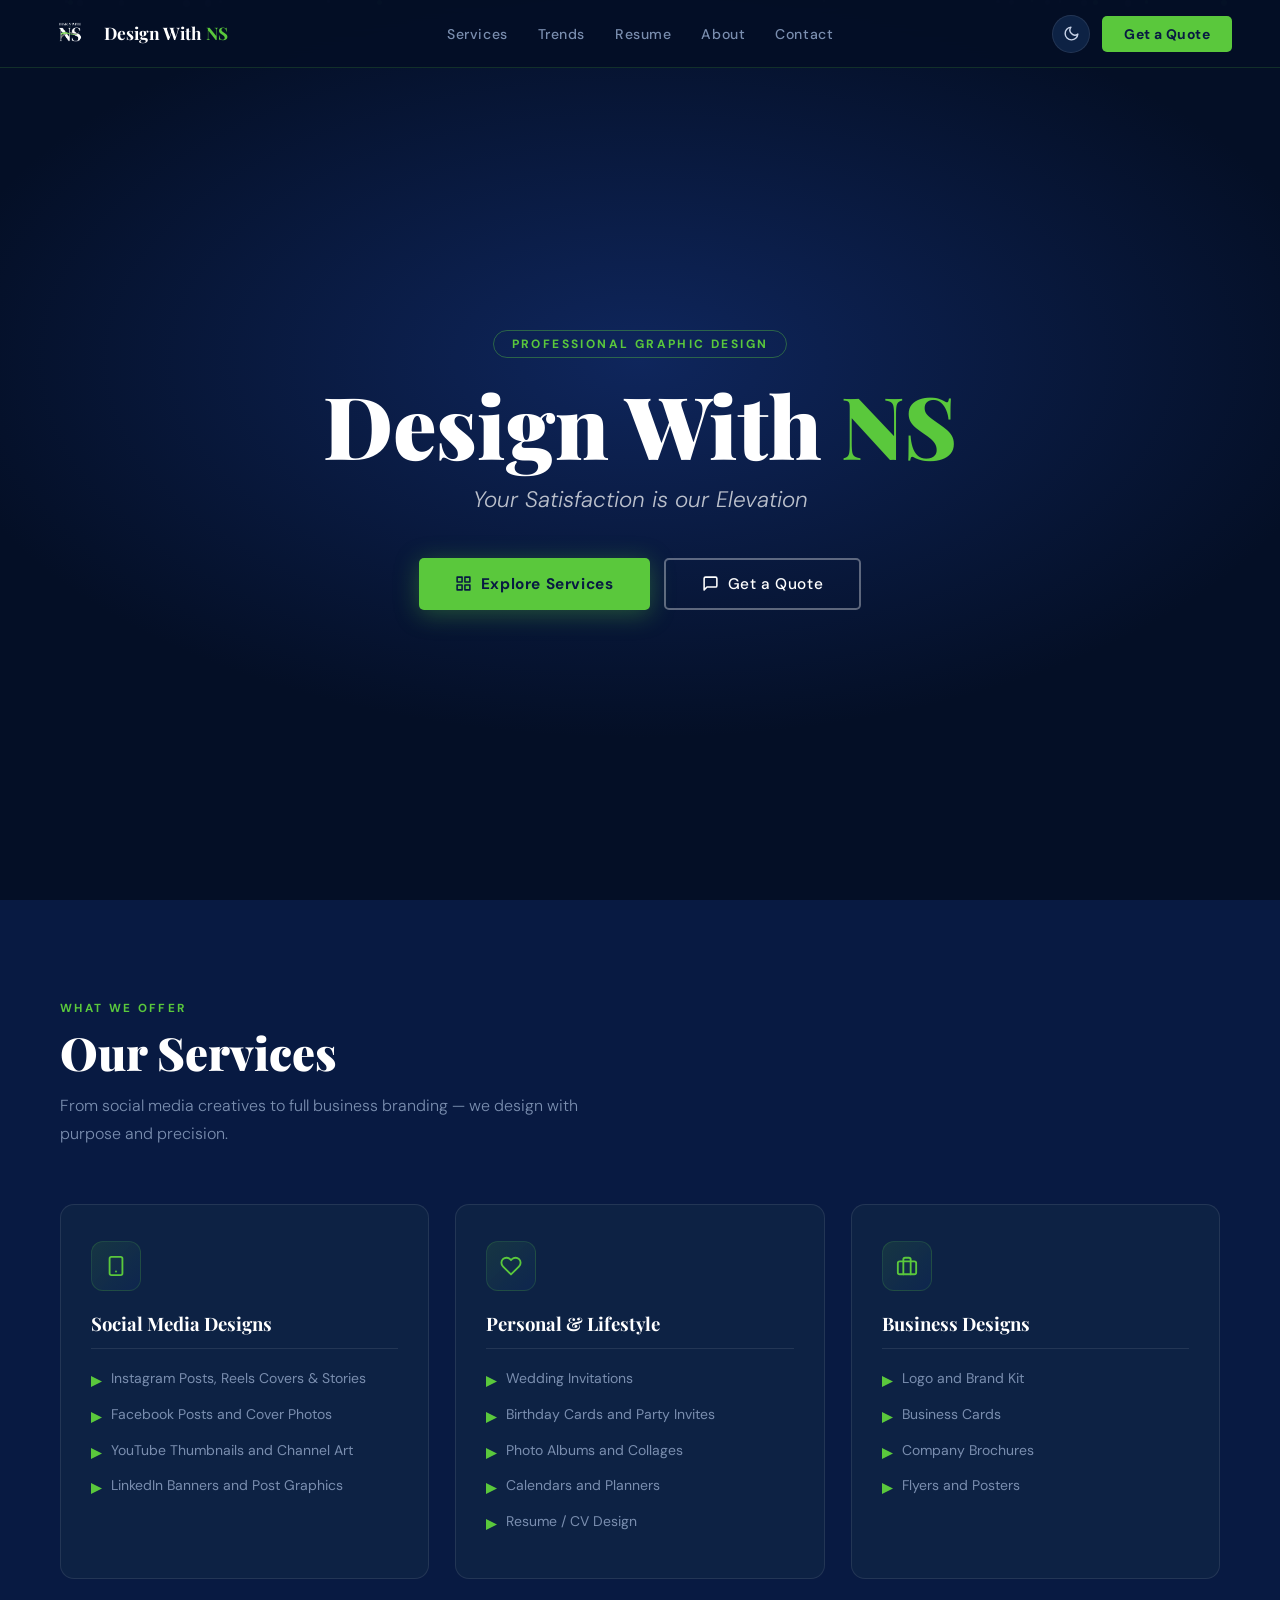
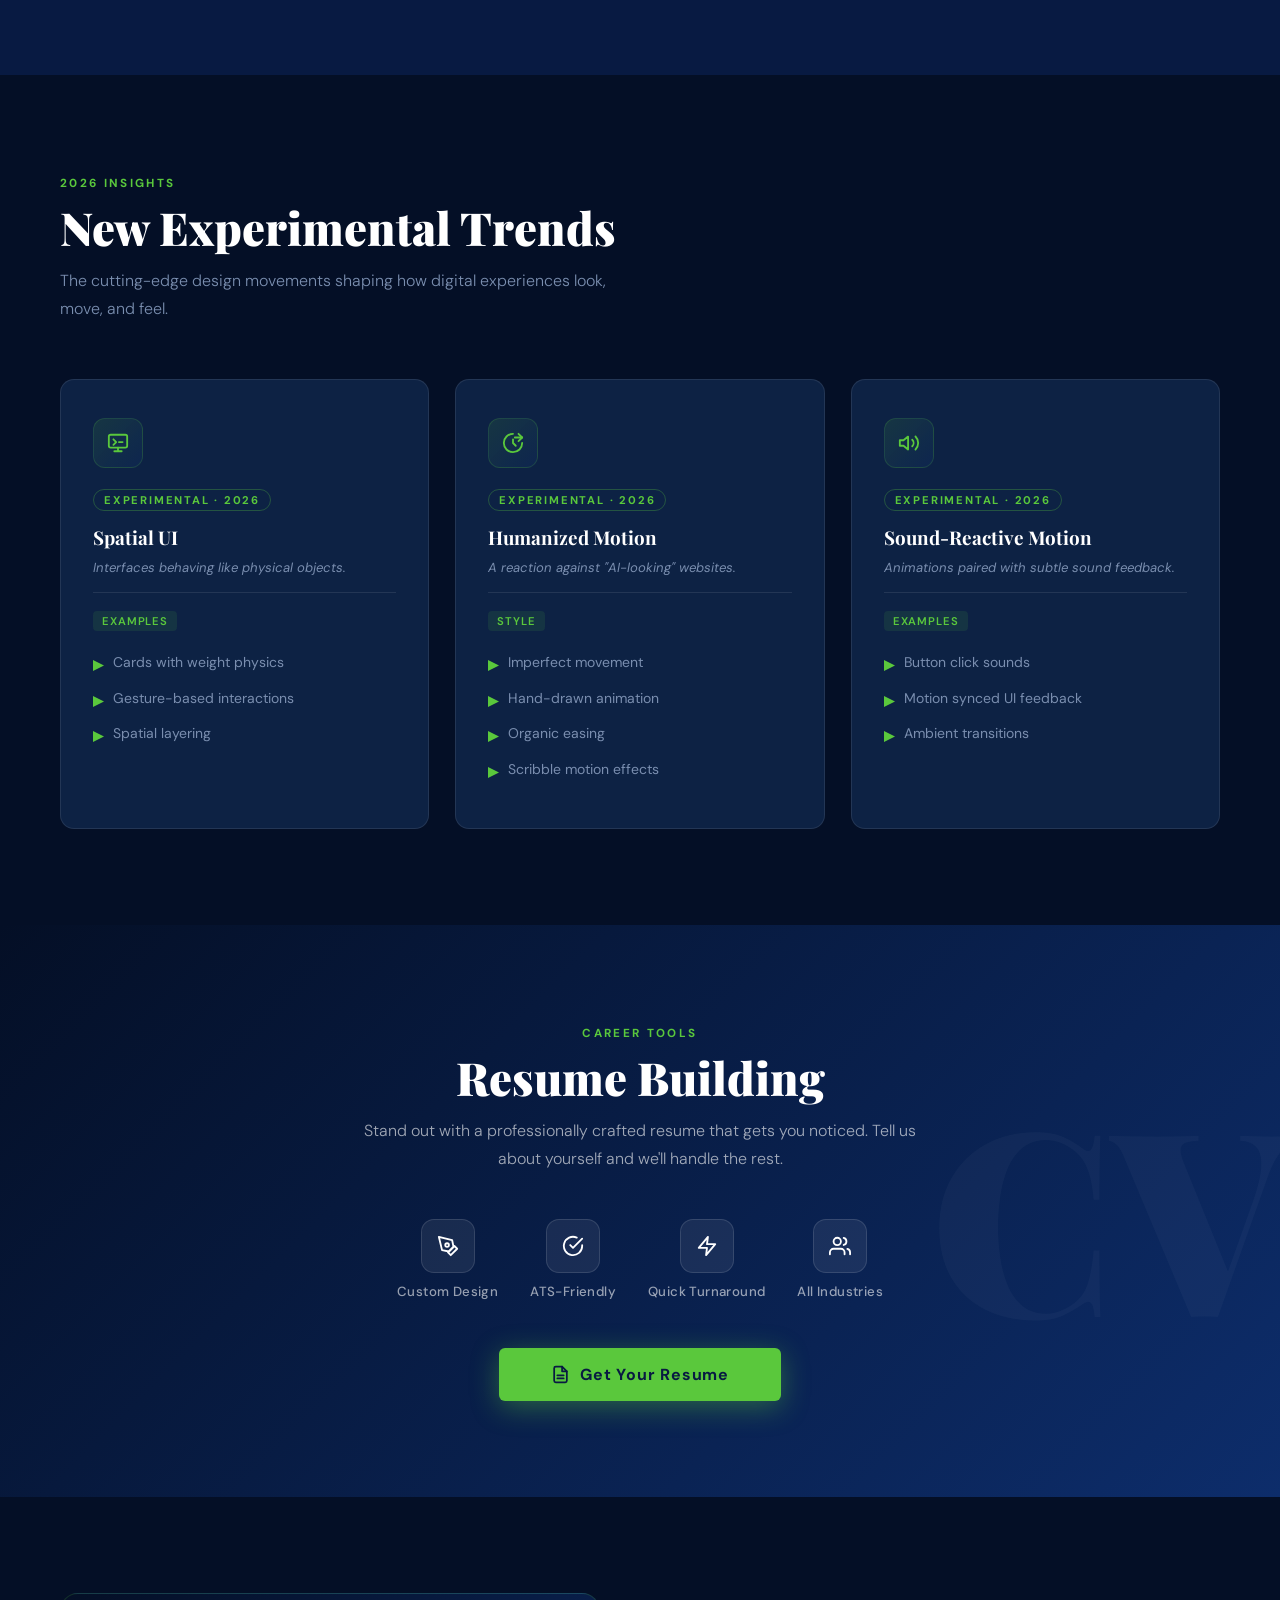
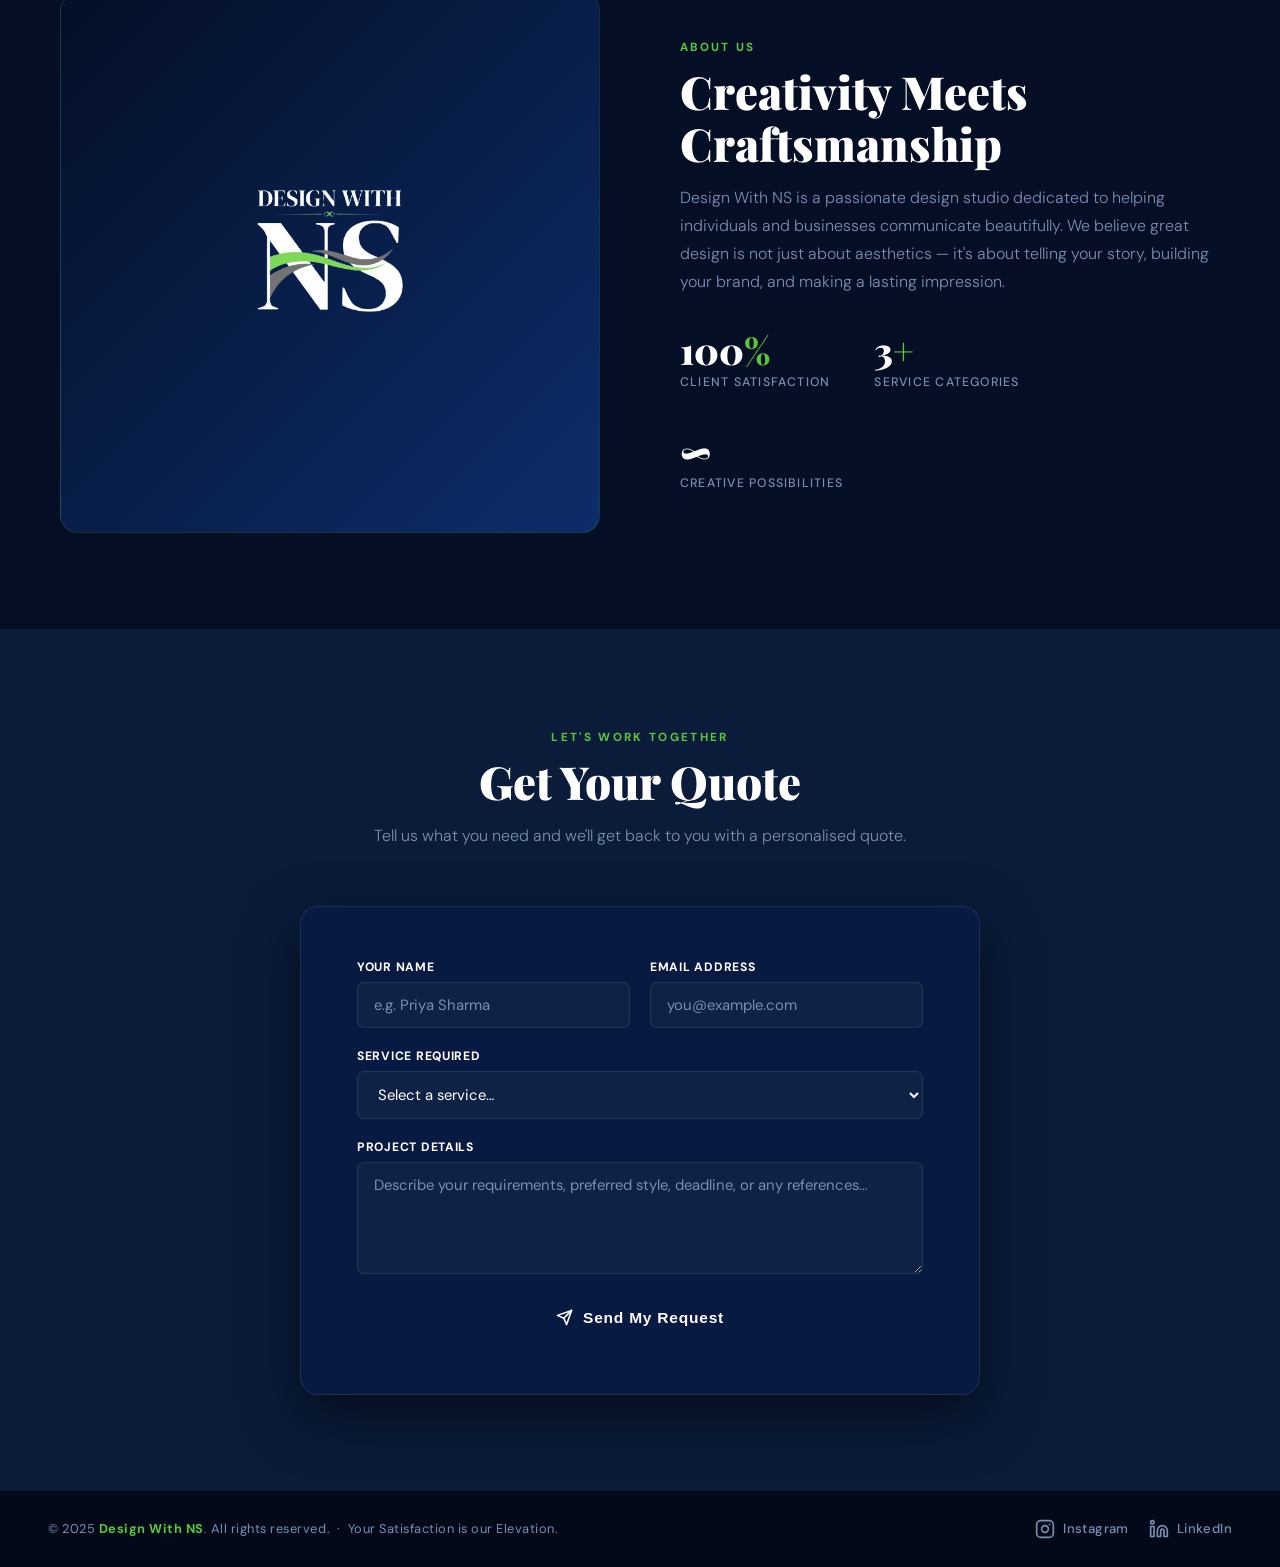
==== commit 949976ee: "Add files via upload" ====
--- a/index.html
+++ b/index.html
@@ -1,459 +1,919 @@
 <!DOCTYPE html>
-<html lang="en">
+<html lang="en" data-theme="dark">
 <head>
-<meta charset="UTF-8">
-<meta name="viewport" content="width=device-width, initial-scale=1.0">
-<title>Design With NS – Your Satisfaction is Our Elevation</title>
-<link rel="preconnect" href="https://fonts.googleapis.com">
-<link href="https://fonts.googleapis.com/css2?family=Playfair+Display:ital,wght@0,400;0,700;0,900;1,400&family=Cormorant+Garamond:wght@300;400;600&family=Montserrat:wght@300;400;600;700&display=swap" rel="stylesheet">
+<meta charset="UTF-8" />
+<meta name="viewport" content="width=device-width, initial-scale=1.0" />
+<title>Design With NS – Your Satisfaction is our Elevation</title>
+<link href="https://fonts.googleapis.com/css2?family=Playfair+Display:wght@700;900&family=DM+Sans:ital,wght@0,300;0,400;0,500;0,600;1,300&display=swap" rel="stylesheet" />
 <style>
-  :root {
-    --navy: #1a2d6e;
-    --navy-light: #2a3d8e;
-    --green: #5cb85c;
-    --green-light: #7dcc7d;
-    --gray: #888;
-    --marble-bg: #f0f4fb;
-    --white: #ffffff;
-    --gold: #c9a84c;
-  }
-
-  * { margin: 0; padding: 0; box-sizing: border-box; }
-
-  html { scroll-behavior: smooth; }
-
-  body {
-    font-family: 'Montserrat', sans-serif;
-    background: var(--white);
-    color: #333;
-    overflow-x: hidden;
-  }
-
-  /* NAV */
-  nav {
-    position: fixed; top: 0; width: 100%; z-index: 100;
-    background: rgba(26,45,110,0.97);
-    backdrop-filter: blur(8px);
-    display: flex; align-items: center; justify-content: space-between;
-    padding: 14px 60px;
-    box-shadow: 0 2px 20px rgba(0,0,0,0.25);
-  }
-  .nav-logo { display: flex; align-items: center; gap: 12px; }
-  .nav-logo img { height: 44px; filter: brightness(0) invert(1); }
-  .nav-logo span {
-    font-family: 'Playfair Display', serif;
-    font-size: 1.1rem; color: #fff; letter-spacing: 1px;
-  }
-  .nav-links { display: flex; gap: 32px; list-style: none; }
-  .nav-links a {
-    color: rgba(255,255,255,0.82); text-decoration: none;
-    font-size: 0.8rem; letter-spacing: 1.5px; text-transform: uppercase;
-    font-weight: 600; transition: color 0.2s;
-  }
-  .nav-links a:hover { color: var(--green-light); }
-  .nav-cta {
-    background: var(--green); color: #fff;
-    padding: 9px 22px; border-radius: 30px;
-    font-size: 0.78rem; letter-spacing: 1px; font-weight: 700;
-    text-decoration: none; transition: background 0.2s, transform 0.2s;
-  }
-  .nav-cta:hover { background: var(--green-light); transform: translateY(-1px); }
-
-  /* HERO */
-  .hero {
-    min-height: 100vh;
-    background: linear-gradient(135deg, #0d1a4a 0%, #1a2d6e 50%, #1e3a8a 100%);
-    display: flex; align-items: center; justify-content: center;
-    text-align: center; padding: 120px 40px 80px;
-    position: relative; overflow: hidden;
-  }
-  .hero::before {
-    content: '';
-    position: absolute; inset: 0;
-    background: url("data:image/svg+xml,%3Csvg width='60' height='60' viewBox='0 0 60 60' xmlns='http://www.w3.org/2000/svg'%3E%3Cg fill='none' fill-rule='evenodd'%3E%3Cg fill='%23ffffff' fill-opacity='0.03'%3E%3Cpath d='M36 34v-4h-2v4h-4v2h4v4h2v-4h4v-2h-4zm0-30V0h-2v4h-4v2h4v4h2V6h4V4h-4zM6 34v-4H4v4H0v2h4v4h2v-4h4v-2H6zM6 4V0H4v4H0v2h4v4h2V6h4V4H6z'/%3E%3C/g%3E%3C/g%3E%3C/svg%3E");
-  }
-  /* Animated swoosh circles */
-  .hero-orb {
-    position: absolute; border-radius: 50%;
-    opacity: 0.08; animation: float 8s ease-in-out infinite;
-  }
-  .hero-orb1 { width: 500px; height: 500px; background: var(--green); top: -100px; right: -100px; }
-  .hero-orb2 { width: 300px; height: 300px; background: #4a90e2; bottom: -50px; left: -80px; animation-delay: -3s; }
-  @keyframes float {
-    0%,100% { transform: translateY(0) scale(1); }
-    50% { transform: translateY(-20px) scale(1.05); }
-  }
-
-  .hero-content { position: relative; z-index: 2; max-width: 800px; }
-  .hero-logo { width: 140px; margin-bottom: 28px; filter: brightness(0) invert(1); animation: fadeDown 0.9s ease both; }
-  @keyframes fadeDown { from { opacity:0; transform:translateY(-20px); } to { opacity:1; transform:translateY(0); } }
-
-  .hero h1 {
-    font-family: 'Playfair Display', serif;
-    font-size: clamp(3rem, 7vw, 5.5rem);
-    color: #fff; font-weight: 900;
-    line-height: 1.1; letter-spacing: -1px;
-    animation: fadeUp 1s 0.2s ease both;
-  }
-  .hero h1 span { color: var(--green-light); }
-  .hero-tagline {
-    font-family: 'Cormorant Garamond', serif;
-    font-size: clamp(1.1rem, 2.5vw, 1.5rem);
-    color: rgba(255,255,255,0.75); margin: 18px 0 36px;
-    font-style: italic; letter-spacing: 1px;
-    animation: fadeUp 1s 0.4s ease both;
-  }
-  @keyframes fadeUp { from { opacity:0; transform:translateY(20px); } to { opacity:1; transform:translateY(0); } }
-
-  .hero-btns { display: flex; gap: 16px; justify-content: center; flex-wrap: wrap; animation: fadeUp 1s 0.6s ease both; }
-  .btn-primary {
-    background: var(--green); color: #fff;
-    padding: 14px 36px; border-radius: 40px;
-    font-size: 0.9rem; font-weight: 700; letter-spacing: 1px; text-decoration: none;
-    transition: all 0.25s; box-shadow: 0 4px 24px rgba(92,184,92,0.4);
-  }
-  .btn-primary:hover { background: var(--green-light); transform: translateY(-2px); box-shadow: 0 8px 30px rgba(92,184,92,0.5); }
-  .btn-outline {
-    background: transparent; color: #fff;
-    border: 2px solid rgba(255,255,255,0.5);
-    padding: 14px 36px; border-radius: 40px;
-    font-size: 0.9rem; font-weight: 600; letter-spacing: 1px; text-decoration: none;
-    transition: all 0.25s;
-  }
-  .btn-outline:hover { border-color: #fff; background: rgba(255,255,255,0.08); }
-
-  /* ABOUT STRIP */
-  .about-strip {
-    background: var(--marble-bg);
-    padding: 70px 60px;
-    display: flex; align-items: center; justify-content: center; gap: 60px;
-    flex-wrap: wrap;
-  }
-  .stat { text-align: center; }
-  .stat-num {
-    font-family: 'Playfair Display', serif;
-    font-size: 2.8rem; color: var(--navy); font-weight: 900;
-  }
-  .stat-label { font-size: 0.75rem; letter-spacing: 2px; text-transform: uppercase; color: var(--gray); margin-top: 4px; }
-  .strip-divider { width: 1px; height: 60px; background: #ccd; }
-
-  /* SERVICES */
-  .services {
-    padding: 90px 60px;
-    background: #fff;
-  }
-  .section-header { text-align: center; margin-bottom: 60px; }
-  .section-eyebrow {
-    font-size: 0.72rem; letter-spacing: 4px; text-transform: uppercase;
-    color: var(--green); font-weight: 700; margin-bottom: 12px;
-  }
-  .section-title {
-    font-family: 'Playfair Display', serif;
-    font-size: clamp(2rem, 4vw, 3rem); color: var(--navy); font-weight: 900;
-  }
-  .section-title em { font-style: italic; color: var(--green); }
-  .section-sub { color: var(--gray); margin-top: 14px; font-size: 0.95rem; max-width: 520px; margin-inline: auto; }
-
-  .services-grid {
-    display: grid;
-    grid-template-columns: repeat(auto-fit, minmax(300px, 1fr));
-    gap: 28px; max-width: 1200px; margin: 0 auto;
-  }
-  .service-card {
-    border: 1.5px solid #e0e8f5;
-    border-radius: 18px; padding: 36px 32px;
-    transition: all 0.3s; position: relative; overflow: hidden;
-    background: #fff;
-  }
-  .service-card::before {
-    content: '';
-    position: absolute; top: 0; left: 0; right: 0; height: 4px;
-    background: linear-gradient(90deg, var(--navy), var(--green));
-    transform: scaleX(0); transform-origin: left;
-    transition: transform 0.3s;
-  }
-  .service-card:hover { box-shadow: 0 16px 48px rgba(26,45,110,0.12); transform: translateY(-4px); border-color: transparent; }
-  .service-card:hover::before { transform: scaleX(1); }
-
-  .card-icon {
-    width: 52px; height: 52px; border-radius: 14px;
-    background: linear-gradient(135deg, var(--navy), var(--navy-light));
-    display: flex; align-items: center; justify-content: center;
-    margin-bottom: 20px; font-size: 1.4rem;
-  }
-  .card-title {
-    font-family: 'Playfair Display', serif;
-    font-size: 1.25rem; color: var(--navy); font-weight: 700; margin-bottom: 14px;
-  }
-  .card-items { list-style: none; }
-  .card-items li {
-    font-size: 0.85rem; color: #555; padding: 5px 0;
-    display: flex; align-items: center; gap: 8px;
-    border-bottom: 1px solid #f0f0f0;
-  }
-  .card-items li:last-child { border-bottom: none; }
-  .card-items li::before { content: '›'; color: var(--green); font-size: 1.1rem; font-weight: 700; }
-
-  /* WHY US */
-  .why {
-    background: linear-gradient(135deg, var(--navy) 0%, #0d1a4a 100%);
-    padding: 90px 60px; color: #fff;
-  }
-  .why .section-title { color: #fff; }
-  .why .section-eyebrow { color: var(--green-light); }
-  .why-grid {
-    display: grid; grid-template-columns: repeat(auto-fit, minmax(220px, 1fr));
-    gap: 28px; max-width: 1100px; margin: 50px auto 0;
-  }
-  .why-item {
-    background: rgba(255,255,255,0.07);
-    border: 1px solid rgba(255,255,255,0.12);
-    border-radius: 16px; padding: 32px 26px;
-    transition: background 0.3s;
-  }
-  .why-item:hover { background: rgba(255,255,255,0.12); }
-  .why-icon { font-size: 2rem; margin-bottom: 14px; }
-  .why-item h3 { font-family: 'Playfair Display', serif; font-size: 1.1rem; margin-bottom: 8px; }
-  .why-item p { font-size: 0.83rem; color: rgba(255,255,255,0.65); line-height: 1.6; }
-
-  /* CONTACT */
-  .contact {
-    background: var(--marble-bg);
-    padding: 90px 60px; text-align: center;
-  }
-  .contact-box {
-    max-width: 680px; margin: 48px auto 0;
-    background: #fff; border-radius: 24px;
-    padding: 50px 48px;
-    box-shadow: 0 20px 60px rgba(26,45,110,0.1);
-  }
-  .contact-items { display: flex; gap: 30px; justify-content: center; flex-wrap: wrap; margin-top: 28px; }
-  .contact-item {
-    display: flex; align-items: center; gap: 12px;
-    background: var(--marble-bg); border-radius: 12px;
-    padding: 14px 24px;
-  }
-  .contact-item .ci-icon { font-size: 1.4rem; }
-  .contact-item p { font-size: 0.8rem; color: var(--gray); letter-spacing: 0.5px; }
-  .contact-item a, .contact-item strong { color: var(--navy); font-weight: 700; text-decoration: none; font-size: 0.9rem; }
-  .contact-item a:hover { color: var(--green); }
-
-  /* FOOTER */
-  footer {
-    background: #0d1a4a; color: rgba(255,255,255,0.5);
-    text-align: center; padding: 28px 40px;
-    font-size: 0.78rem; letter-spacing: 0.5px;
-  }
-  footer span { color: var(--green-light); }
-
-  /* WHATSAPP FAB */
-  .whatsapp-fab {
-    position: fixed;
-    bottom: 32px;
-    right: 32px;
-    z-index: 999;
-    width: 58px;
-    height: 58px;
-    background: #25D366;
-    border-radius: 50%;
-    display: flex;
-    align-items: center;
-    justify-content: center;
-    box-shadow: 0 6px 24px rgba(37,211,102,0.45);
-    text-decoration: none;
-    transition: transform 0.25s cubic-bezier(.34,1.56,.64,1), box-shadow 0.25s ease;
-  }
-  .whatsapp-fab:hover {
-    transform: scale(1.15) translateY(-3px);
-    box-shadow: 0 12px 32px rgba(37,211,102,0.6);
-  }
-  .whatsapp-fab svg {
-    width: 30px;
-    height: 30px;
-    fill: #fff;
-  }
-  .whatsapp-fab::after {
-    content: '';
-    position: absolute;
-    inset: 0;
-    border-radius: 50%;
-    background: rgba(37,211,102,0.4);
-    animation: wa-pulse 2.4s ease-out infinite;
-  }
-  @keyframes wa-pulse {
-    0%   { transform: scale(1); opacity: 0.7; }
-    70%  { transform: scale(1.6); opacity: 0; }
-    100% { transform: scale(1.6); opacity: 0; }
-  }
-
-  /* RESPONSIVE */
-  @media (max-width: 768px) {
-    nav { padding: 12px 20px; }
-    .nav-links { display: none; }
-    .about-strip, .services, .why, .contact { padding: 60px 24px; }
-    .strip-divider { display: none; }
-    .contact-box { padding: 36px 24px; }
-  }
+/* ═══════════════════════════════════════════
+   THEME TOKENS
+═══════════════════════════════════════════ */
+:root {
+  --green:      #5ac83c;
+  --green-hover:#6edc4f;
+  --green-glow: rgba(90,200,60,.35);
+  --tt: background .35s ease, color .35s ease, border-color .35s ease, box-shadow .35s ease;
+}
+[data-theme="dark"] {
+  --bg:          #040f26;
+  --bg-section:  #081a42;
+  --bg-card:     #0d2244;
+  --bg-alt:      #0a1c3a;
+  --navy-mid:    #163580;
+  --border:      rgba(90,200,60,.18);
+  --border-soft: rgba(255,255,255,.09);
+  --text-h:      #ffffff;
+  --text-body:   #c8d3e8;
+  --text-muted:  #7a8eaf;
+  --nav-bg:      rgba(4,15,38,.93);
+  --shadow:      0 20px 56px rgba(0,0,0,.55);
+}
+[data-theme="light"] {
+  --bg:          #f4f6fb;
+  --bg-section:  #ffffff;
+  --bg-card:     #eef2fb;
+  --bg-alt:      #e6eef8;
+  --navy-mid:    #163580;
+  --border:      rgba(13,45,107,.16);
+  --border-soft: rgba(13,45,107,.1);
+  --text-h:      #0d2d6b;
+  --text-body:   #334466;
+  --text-muted:  #6a7fa0;
+  --nav-bg:      rgba(244,246,251,.93);
+  --shadow:      0 20px 56px rgba(13,45,107,.1);
+}
+
+/* ─── Reset ─── */
+*,*::before,*::after{box-sizing:border-box;margin:0;padding:0}
+html{scroll-behavior:smooth;font-size:16px}
+body{font-family:'DM Sans',sans-serif;background:var(--bg);color:var(--text-body);overflow-x:hidden;transition:var(--tt)}
+img{max-width:100%;display:block}
+a{text-decoration:none}
+
+/* ═══════════════════════════════════════════
+   NAV
+═══════════════════════════════════════════ */
+nav{
+  position:fixed;top:0;left:0;right:0;z-index:200;
+  display:flex;align-items:center;justify-content:space-between;
+  padding:0 48px;height:68px;
+  background:var(--nav-bg);backdrop-filter:blur(16px);
+  border-bottom:1px solid var(--border);
+  transition:var(--tt),box-shadow .3s;
+}
+.nav-logo{display:flex;align-items:center;gap:12px}
+.nav-logo img{height:44px;width:44px;object-fit:contain;border-radius:6px}
+.nav-brand{font-family:'Playfair Display',serif;font-size:1.08rem;font-weight:700;color:var(--text-h);line-height:1.2;transition:color .3s}
+.nav-brand span{color:var(--green)}
+.nav-links{display:flex;gap:30px;list-style:none}
+.nav-links a{
+  color:var(--text-muted);font-size:.88rem;font-weight:500;
+  letter-spacing:.04em;transition:color .2s;padding:4px 0;
+  position:relative;
+}
+.nav-links a::after{
+  content:'';position:absolute;bottom:-2px;left:0;right:0;height:2px;
+  background:var(--green);transform:scaleX(0);transition:transform .25s;
+}
+.nav-links a:hover{color:var(--green)}
+.nav-links a:hover::after{transform:scaleX(1)}
+.nav-right{display:flex;align-items:center;gap:12px}
+
+/* Theme toggle */
+.theme-toggle{
+  width:38px;height:38px;border-radius:50%;border:1.5px solid var(--border-soft);
+  background:var(--bg-card);cursor:pointer;display:flex;align-items:center;
+  justify-content:center;transition:all .25s;color:var(--text-body);flex-shrink:0;
+}
+.theme-toggle:hover{border-color:var(--green);color:var(--green);transform:rotate(18deg)}
+.theme-toggle svg{width:17px;height:17px;stroke:currentColor;fill:none;stroke-width:2;stroke-linecap:round;stroke-linejoin:round}
+.i-sun,.i-moon{display:none}
+[data-theme="dark"] .i-moon{display:block}
+[data-theme="light"] .i-sun{display:block}
+
+.nav-cta{
+  background:var(--green);color:#081a42;padding:9px 22px;
+  border-radius:5px;font-size:.87rem;font-weight:700;
+  letter-spacing:.03em;transition:background .2s,transform .15s,box-shadow .2s;white-space:nowrap;
+}
+.nav-cta:hover{background:var(--green-hover);transform:translateY(-1px);box-shadow:0 4px 16px var(--green-glow)}
+
+/* Hamburger */
+.hamburger{display:none;flex-direction:column;gap:5px;cursor:pointer;padding:6px;border:none;background:none}
+.hamburger span{display:block;width:22px;height:2px;background:var(--text-h);border-radius:2px;transition:all .3s}
+.hamburger.open span:nth-child(1){transform:translateY(7px) rotate(45deg)}
+.hamburger.open span:nth-child(2){opacity:0}
+.hamburger.open span:nth-child(3){transform:translateY(-7px) rotate(-45deg)}
+
+/* Mobile drawer */
+.mobile-nav{
+  display:none;position:fixed;top:68px;left:0;right:0;z-index:190;
+  background:var(--nav-bg);backdrop-filter:blur(16px);
+  border-bottom:1px solid var(--border);
+  padding:20px 24px 28px;flex-direction:column;gap:4px;
+  animation:slideDown .25s ease;
+  transition:var(--tt);
+}
+.mobile-nav.open{display:flex}
+@keyframes slideDown{from{opacity:0;transform:translateY(-10px)}to{opacity:1;transform:translateY(0)}}
+.mobile-nav a{padding:12px 8px;color:var(--text-body);font-size:1rem;font-weight:500;border-bottom:1px solid var(--border-soft);transition:color .2s}
+.mobile-nav a:hover{color:var(--green)}
+.mobile-nav .m-cta{margin-top:16px;background:var(--green);color:#081a42;padding:13px;border-radius:5px;font-weight:700;text-align:center;border-bottom:none}
+
+/* ═══════════════════════════════════════════
+   HERO
+═══════════════════════════════════════════ */
+.hero{
+  min-height:100vh;display:flex;align-items:center;justify-content:center;
+  position:relative;overflow:hidden;
+  padding:120px 48px 80px;text-align:center;
+  background:#040f26;
+  transition:var(--tt);
+}
+[data-theme="light"] .hero{background:#ffffff}
+.hero-grad{position:absolute;inset:0;pointer-events:none;background:radial-gradient(ellipse 80% 60% at 50% 40%,rgba(22,53,128,.6) 0%,transparent 70%)}
+[data-theme="light"] .hero-grad{display:none}
+[data-theme="light"] .hero h1{color:var(--text-h)}
+[data-theme="light"] .hero-tagline{color:var(--text-muted)}
+[data-theme="light"] .hero-eyebrow{color:var(--green);border-color:rgba(90,200,60,.5)}
+[data-theme="light"] .btn-outline{border-color:rgba(13,45,107,.35);color:var(--text-h)}
+[data-theme="light"] .btn-outline:hover{border-color:var(--green);color:var(--green)}
+
+[data-theme="light"] .hero-particles{display:none}
+.hero-particles{position:absolute;inset:0;overflow:hidden;pointer-events:none}
+.hero-particles span{position:absolute;border-radius:50%;animation:floatDot linear infinite}
+@keyframes floatDot{
+  0%{transform:translateY(110vh) scale(0);opacity:0}
+  8%{opacity:1}92%{opacity:.4}
+  100%{transform:translateY(-15vh) scale(1.1);opacity:0}
+}
+
+.hero-content{position:relative;z-index:2;max-width:740px}
+.hero-eyebrow{
+  display:inline-block;color:var(--green);font-size:.75rem;
+  letter-spacing:.2em;font-weight:700;text-transform:uppercase;
+  margin-bottom:22px;border:1px solid rgba(90,200,60,.4);
+  padding:5px 18px;border-radius:20px;animation:fadeUp .7s .1s both;
+}
+.hero h1{
+  font-family:'Playfair Display',serif;
+  font-size:clamp(2.7rem,7vw,5.4rem);
+  font-weight:900;color:#fff;line-height:1.05;
+  margin-bottom:14px;animation:fadeUp .7s .2s both;
+}
+.hero h1 .ns{color:var(--green)}
+.hero-tagline{
+  font-size:clamp(1rem,2.5vw,1.4rem);color:rgba(255,255,255,.72);
+  font-style:italic;font-weight:300;margin-bottom:44px;
+  animation:fadeUp .7s .3s both;
+}
+.hero-actions{display:flex;gap:14px;justify-content:center;flex-wrap:wrap;animation:fadeUp .7s .4s both}
+@keyframes fadeUp{from{opacity:0;transform:translateY(22px)}to{opacity:1;transform:translateY(0)}}
+
+.btn-primary{
+  background:var(--green);color:#081a42;padding:14px 36px;border-radius:5px;
+  font-size:.96rem;font-weight:700;letter-spacing:.04em;
+  transition:all .22s;box-shadow:0 4px 24px var(--green-glow);
+  display:inline-flex;align-items:center;gap:9px;
+}
+.btn-primary:hover{background:var(--green-hover);transform:translateY(-2px);box-shadow:0 8px 32px rgba(90,200,60,.5)}
+.btn-outline{
+  border:2px solid rgba(255,255,255,.35);color:#fff;padding:14px 36px;border-radius:5px;
+  font-size:.96rem;font-weight:500;letter-spacing:.04em;transition:all .22s;
+  display:inline-flex;align-items:center;gap:9px;
+}
+.btn-outline:hover{border-color:var(--green);color:var(--green);transform:translateY(-2px)}
+
+/* icon sizing in buttons */
+.btn-primary svg,.btn-outline svg{width:17px;height:17px;flex-shrink:0;stroke:currentColor;fill:none;stroke-width:2.2;stroke-linecap:round;stroke-linejoin:round}
+.btn-primary svg{stroke:#081a42}
+
+/* ═══════════════════════════════════════════
+   SHARED
+═══════════════════════════════════════════ */
+section{padding:96px 48px;transition:var(--tt)}
+.section-label{display:inline-block;color:var(--green);font-size:.73rem;font-weight:700;letter-spacing:.2em;text-transform:uppercase;margin-bottom:10px}
+.section-title{font-family:'Playfair Display',serif;font-size:clamp(1.85rem,4vw,2.85rem);font-weight:900;color:var(--text-h);line-height:1.15;margin-bottom:14px;transition:color .35s}
+.section-sub{color:var(--text-muted);font-size:1rem;font-weight:300;max-width:560px;line-height:1.75}
+.section-header{margin-bottom:56px}
+
+/* ═══════════════════════════════════════════
+   SERVICES
+═══════════════════════════════════════════ */
+#services{background:var(--bg-section)}
+.services-wrap{max-width:1160px;margin:0 auto}
+.services-grid{display:grid;grid-template-columns:repeat(3,1fr);gap:26px}
+.service-card{
+  border:1.5px solid var(--border-soft);border-radius:14px;
+  padding:36px 30px;background:var(--bg-card);
+  transition:all .3s,var(--tt);position:relative;overflow:hidden;
+}
+.service-card::after{
+  content:'';position:absolute;bottom:0;left:0;right:0;height:3px;
+  background:linear-gradient(90deg,var(--green),var(--navy-mid));
+  transform:scaleX(0);transform-origin:left;transition:transform .35s;
+}
+.service-card:hover{border-color:rgba(90,200,60,.4);transform:translateY(-5px);box-shadow:var(--shadow)}
+.service-card:hover::after{transform:scaleX(1)}
+.svc-icon{
+  width:50px;height:50px;border-radius:12px;
+  background:linear-gradient(135deg,rgba(90,200,60,.12),rgba(22,53,128,.18));
+  border:1px solid var(--border);display:flex;align-items:center;justify-content:center;
+  margin-bottom:20px;transition:transform .3s;
+}
+.service-card:hover .svc-icon{transform:scale(1.1) rotate(-4deg)}
+.svc-icon svg{width:22px;height:22px;stroke:var(--green);fill:none;stroke-width:2;stroke-linecap:round;stroke-linejoin:round}
+.service-card h3{font-family:'Playfair Display',serif;font-size:1.16rem;font-weight:700;color:var(--text-h);margin-bottom:14px;border-bottom:1.5px solid var(--border-soft);padding-bottom:12px;transition:color .35s}
+.service-list{list-style:none}
+.service-list li{padding:5px 0;font-size:.875rem;color:var(--text-muted);display:flex;align-items:flex-start;gap:9px;line-height:1.55;transition:color .35s}
+.li-arr{flex-shrink:0;margin-top:4px;color:var(--green)}
+.li-arr svg{width:11px;height:11px;fill:var(--green)}
+
+/* ═══════════════════════════════════════════
+   RESUME — dark mode (base)
+═══════════════════════════════════════════ */
+#resume{
+  background:linear-gradient(135deg,#040f26 0%,#0d2d6b 100%);
+  text-align:center;position:relative;overflow:hidden;
+}
+#resume::before{
+  content:'CV';position:absolute;right:-10px;top:50%;transform:translateY(-50%);
+  font-family:'Playfair Display',serif;font-size:clamp(7rem,20vw,18rem);font-weight:900;
+  color:rgba(255,255,255,.03);line-height:1;pointer-events:none;user-select:none;
+}
+#resume .section-label{color:var(--green)}
+#resume .section-title{color:#ffffff}
+#resume .section-sub{color:rgba(255,255,255,.62);margin:0 auto 46px}
+
+.resume-features{display:flex;justify-content:center;gap:32px;flex-wrap:wrap;margin-bottom:48px}
+.r-feat{display:flex;flex-direction:column;align-items:center;gap:10px}
+.r-feat-icon{
+  width:54px;height:54px;border-radius:13px;
+  background:rgba(255,255,255,.07);border:1px solid rgba(255,255,255,.12);
+  display:flex;align-items:center;justify-content:center;transition:all .3s;
+}
+.r-feat:hover .r-feat-icon{background:rgba(90,200,60,.2);border-color:rgba(90,200,60,.4);transform:translateY(-4px)}
+.r-feat-icon svg{width:22px;height:22px;stroke:#fff;fill:none;stroke-width:2;stroke-linecap:round;stroke-linejoin:round}
+.r-feat span{font-size:.83rem;font-weight:500;color:rgba(255,255,255,.58);letter-spacing:.03em}
+
+/* RESUME — light mode overrides */
+[data-theme="light"] #resume{background:#ffffff}
+[data-theme="light"] #resume::before{color:rgba(13,45,107,.04)}
+[data-theme="light"] #resume .section-title{color:var(--text-h)}
+[data-theme="light"] #resume .section-sub{color:var(--text-muted)}
+[data-theme="light"] .r-feat-icon{background:rgba(13,45,107,.07);border-color:rgba(13,45,107,.15)}
+[data-theme="light"] .r-feat-icon svg{stroke:var(--navy-mid)}
+[data-theme="light"] .r-feat span{color:var(--text-muted)}
+
+.btn-resume{
+  display:inline-flex;align-items:center;gap:10px;
+  background:var(--green);color:#081a42;
+  padding:16px 52px;border-radius:6px;font-size:1rem;
+  font-weight:700;letter-spacing:.05em;
+  box-shadow:0 6px 28px rgba(90,200,60,.4);transition:all .22s;
+}
+.btn-resume svg{width:19px;height:19px;stroke:#081a42;fill:none;stroke-width:2.2;stroke-linecap:round;stroke-linejoin:round}
+.btn-resume:hover{background:var(--green-hover);transform:translateY(-3px);box-shadow:0 12px 36px rgba(90,200,60,.55)}
+
+/* ═══════════════════════════════════════════
+   ABOUT
+═══════════════════════════════════════════ */
+#about{background:var(--bg)}
+.about-inner{max-width:1160px;margin:0 auto;display:grid;grid-template-columns:1fr 1fr;gap:80px;align-items:center}
+.about-visual{
+  background:linear-gradient(135deg,#040f26,#0d2d6b);border-radius:18px;
+  padding:64px;display:flex;align-items:center;justify-content:center;
+  aspect-ratio:1;border:1px solid var(--border);
+}
+[data-theme="light"] .about-visual{background:#ffffff;border-color:var(--border)}
+.about-visual img{max-width:72%}
+.about-content .section-sub{margin-bottom:36px;max-width:100%}
+.about-stats{display:flex;gap:44px;flex-wrap:wrap}
+.stat-num{font-family:'Playfair Display',serif;font-size:2.3rem;font-weight:900;color:var(--text-h);line-height:1;transition:color .35s}
+.stat-num em{color:var(--green);font-style:normal}
+.stat-label{font-size:.77rem;color:var(--text-muted);font-weight:500;text-transform:uppercase;letter-spacing:.1em;margin-top:5px}
+
+/* ═══════════════════════════════════════════
+   QUOTE
+═══════════════════════════════════════════ */
+#quote{background:var(--bg-alt)}
+.quote-wrap{
+  max-width:680px;margin:0 auto;
+  background:var(--bg-section);border-radius:18px;
+  padding:52px 56px;border:1.5px solid var(--border-soft);
+  box-shadow:var(--shadow);transition:var(--tt);
+}
+.form-grid{display:grid;grid-template-columns:1fr 1fr;gap:20px;margin-bottom:20px}
+.fg{display:flex;flex-direction:column;gap:7px}
+.fg.full{grid-column:1/-1}
+.fg label{font-size:.76rem;font-weight:700;color:var(--text-h);letter-spacing:.06em;text-transform:uppercase;transition:color .35s}
+.fg input,.fg select,.fg textarea{
+  border:1.5px solid var(--border-soft);border-radius:7px;
+  padding:12px 16px;font-size:.93rem;font-family:'DM Sans',sans-serif;
+  color:var(--text-h);background:var(--bg-card);outline:none;
+  transition:border-color .2s,box-shadow .2s,background .35s,color .35s;
+}
+.fg input:focus,.fg select:focus,.fg textarea:focus{border-color:var(--green);box-shadow:0 0 0 3px rgba(90,200,60,.12)}
+.fg input::placeholder,.fg textarea::placeholder{color:var(--text-muted)}
+.fg textarea{resize:vertical;min-height:112px}
+.fg select option{background:var(--bg-card);color:var(--text-h)}
+
+.btn-quote{
+  width:100%;background:#081a42;color:#fff;
+  padding:15px;border-radius:7px;font-size:.97rem;
+  font-weight:700;letter-spacing:.05em;border:none;cursor:pointer;
+  transition:all .22s;margin-top:8px;
+  display:flex;align-items:center;justify-content:center;gap:10px;
+}
+[data-theme="light"] .btn-quote{background:#0d2d6b}
+.btn-quote svg{width:17px;height:17px;stroke:#fff;fill:none;stroke-width:2.2;stroke-linecap:round;stroke-linejoin:round}
+.btn-quote:hover{background:var(--navy-mid);transform:translateY(-2px);box-shadow:0 8px 28px rgba(13,45,107,.3)}
+
+.form-success{display:none;text-align:center;padding:36px}
+.form-success-inner{display:flex;align-items:center;justify-content:center;gap:12px;color:var(--green);font-size:1.05rem;font-weight:600}
+.form-success-inner svg{width:26px;height:26px;stroke:var(--green);fill:none;stroke-width:2.2;stroke-linecap:round;stroke-linejoin:round;flex-shrink:0}
+
+/* ═══════════════════════════════════════════
+   FOOTER
+═══════════════════════════════════════════ */
+footer{background:#020a1a;padding:28px 48px}
+.footer-inner{
+  display:flex;align-items:center;justify-content:space-between;
+  flex-wrap:wrap;gap:16px;
+}
+.footer-copy{color:var(--text-muted);font-size:.8rem;letter-spacing:.04em}
+.footer-copy strong{color:var(--green)}
+.footer-social{display:flex;align-items:center;gap:20px}
+.social-link{
+  display:flex;align-items:center;gap:8px;
+  color:var(--text-muted);font-size:.82rem;font-weight:500;
+  text-decoration:none;transition:color .2s,transform .25s;
+  letter-spacing:.03em;
+}
+.social-link svg{width:20px;height:20px;flex-shrink:0;transition:transform .3s cubic-bezier(.23,1.12,.58,1)}
+.social-link:hover{color:var(--green)}
+.social-link:hover svg{transform:scale(1.2) rotate(-5deg)}
+
+@media(max-width:600px){
+  .footer-inner{flex-direction:column;align-items:center;text-align:center}
+  .footer-social{justify-content:center}
+}
+
+/* ═══════════════════════════════════════════
+   ANIMATIONS
+═══════════════════════════════════════════ */
+.reveal{opacity:0;transform:translateY(28px);transition:opacity .65s ease,transform .65s ease}
+.reveal.visible{opacity:1;transform:translateY(0)}
+.reveal-l{opacity:0;transform:translateX(-28px);transition:opacity .65s ease,transform .65s ease}
+.reveal-l.visible{opacity:1;transform:translateX(0)}
+.reveal-r{opacity:0;transform:translateX(28px);transition:opacity .65s ease,transform .65s ease}
+.reveal-r.visible{opacity:1;transform:translateX(0)}
+
+/* stagger siblings */
+.stagger .reveal:nth-child(1){transition-delay:.05s}
+.stagger .reveal:nth-child(2){transition-delay:.15s}
+.stagger .reveal:nth-child(3){transition-delay:.25s}
+.stagger .reveal:nth-child(4){transition-delay:.35s}
+
+/* ═══════════════════════════════════════════
+   TRENDS
+═══════════════════════════════════════════ */
+#trends{background:var(--bg)}
+.trends-wrap{max-width:1160px;margin:0 auto}
+.trends-grid{display:grid;grid-template-columns:repeat(3,1fr);gap:26px}
+
+.trend-card{
+  border:1.5px solid var(--border-soft);border-radius:14px;
+  padding:38px 32px;background:var(--bg-card);
+  transition:all .3s,var(--tt);position:relative;overflow:hidden;
+}
+.trend-card::after{
+  content:'';position:absolute;bottom:0;left:0;right:0;height:3px;
+  background:linear-gradient(90deg,var(--green),var(--navy-mid));
+  transform:scaleX(0);transform-origin:left;transition:transform .35s;
+}
+.trend-card:hover{border-color:rgba(90,200,60,.4);transform:translateY(-5px);box-shadow:var(--shadow)}
+.trend-card:hover::after{transform:scaleX(1)}
+.trend-card:hover .trend-icon{transform:scale(1.1) rotate(-4deg)}
+
+.trend-icon{
+  width:50px;height:50px;border-radius:12px;
+  background:linear-gradient(135deg,rgba(90,200,60,.12),rgba(22,53,128,.18));
+  border:1px solid var(--border);display:flex;align-items:center;justify-content:center;
+  margin-bottom:20px;transition:transform .3s;
+}
+.trend-icon svg{width:22px;height:22px;stroke:var(--green);fill:none;stroke-width:2;stroke-linecap:round;stroke-linejoin:round}
+
+.trend-year{
+  display:inline-block;font-size:.7rem;font-weight:700;letter-spacing:.16em;
+  text-transform:uppercase;color:var(--green);
+  border:1px solid rgba(90,200,60,.3);padding:3px 10px;border-radius:20px;
+  margin-bottom:14px;
+}
+.trend-card h3{
+  font-family:'Playfair Display',serif;font-size:1.18rem;font-weight:700;
+  color:var(--text-h);margin-bottom:8px;transition:color .35s;
+}
+.trend-subtitle{
+  font-size:.82rem;color:var(--text-muted);font-style:italic;
+  margin-bottom:16px;padding-bottom:14px;
+  border-bottom:1.5px solid var(--border-soft);line-height:1.5;
+}
+.trend-items{list-style:none;margin-top:4px}
+.trend-items li{
+  padding:5px 0;font-size:.875rem;color:var(--text-muted);
+  display:flex;align-items:flex-start;gap:9px;line-height:1.55;
+  transition:color .35s;
+}
+.trend-items li .li-arr{flex-shrink:0;margin-top:4px;color:var(--green)}
+.trend-items li .li-arr svg{width:11px;height:11px;fill:var(--green)}
+.trend-tag{
+  display:inline-block;font-size:.7rem;font-weight:600;letter-spacing:.08em;
+  text-transform:uppercase;background:rgba(90,200,60,.1);
+  color:var(--green);padding:3px 9px;border-radius:4px;margin-bottom:12px;
+}
+
+/* ═══════════════════════════════════════════
+   RESPONSIVE — TABLET ≤1024px
+═══════════════════════════════════════════ */
+@media(max-width:1024px){
+  nav{padding:0 28px}
+  section{padding:80px 32px}
+  .hero{padding:110px 32px 70px}
+  .services-grid{grid-template-columns:repeat(2,1fr)}
+  .trends-grid{grid-template-columns:repeat(2,1fr)}
+  .about-inner{grid-template-columns:1fr;gap:44px}
+  .about-visual{aspect-ratio:auto;padding:44px;max-width:380px;margin:0 auto}
+  .quote-wrap{padding:44px 40px}
+}
+
+/* ═══════════════════════════════════════════
+   RESPONSIVE — MOBILE ≤768px
+═══════════════════════════════════════════ */
+@media(max-width:768px){
+  nav{padding:0 20px;height:60px}
+  .nav-links,.nav-cta{display:none}
+  .hamburger{display:flex}
+  .mobile-nav{top:60px}
+
+  section{padding:64px 20px}
+  .hero{padding:90px 20px 56px}
+  .hero-actions{flex-direction:column;align-items:center}
+  .btn-primary,.btn-outline{width:100%;max-width:300px;justify-content:center}
+
+  .section-header{margin-bottom:40px}
+  .services-grid{grid-template-columns:1fr;gap:18px}
+  .trends-grid{grid-template-columns:1fr;gap:18px}
+  .service-card{padding:26px 22px}
+
+  .resume-features{gap:22px}
+
+  .about-inner{gap:32px}
+  .about-visual{padding:30px;max-width:260px}
+  .about-stats{gap:26px}
+
+  .quote-wrap{padding:28px 18px}
+  .form-grid{grid-template-columns:1fr}
+
+  .contact-strip{padding:30px 20px;gap:18px;flex-direction:column;align-items:flex-start}
+  footer{padding:18px 20px}
+}
+
+/* ═══════════════════════════════════════════
+   THEME LOGO SWITCHING
+═══════════════════════════════════════════ */
+.logo-dark{display:block}
+.logo-light{display:none}
+[data-theme="light"] .logo-dark{display:none}
+[data-theme="light"] .logo-light{display:block}
+
+/* ═══════════════════════════════════════════
+   RESPONSIVE — SMALL MOBILE ≤480px
+═══════════════════════════════════════════ */
+@media(max-width:480px){
+  .hero h1{font-size:2.5rem}
+  .resume-features{flex-direction:column;align-items:center}
+  .about-stats{flex-direction:column;gap:18px}
+  #resume::before{display:none}
+}
 </style>
 </head>
 <body>
 
-<!-- NAV -->
-<nav>
-  <div class="nav-logo">
-    <img src="/mnt/user-data/uploads/NS_LOGO.png" alt="Design With NS Logo">
-    <span>Design With NS</span>
-  </div>
+<!-- ════════════ NAV ════════════ -->
+<nav id="mainNav">
+  <a href="#home" class="nav-logo">
+    <img src="Design_With_NS_Logo_Dark.png" alt="Design With NS" class="logo-dark" />
+    <img src="Design_With_NS_Logo.png"      alt="Design With NS" class="logo-light" />
+    <div class="nav-brand">Design With <span>NS</span></div>
+  </a>
+
   <ul class="nav-links">
     <li><a href="#services">Services</a></li>
-    <li><a href="#why">Why Us</a></li>
-    <li><a href="#contact">Contact</a></li>
+    <li><a href="#trends">Trends</a></li>
+    <li><a href="#resume">Resume</a></li>
+    <li><a href="#about">About</a></li>
+    <li><a href="#quote">Contact</a></li>
   </ul>
-  <a href="#contact" class="nav-cta">Get a Quote</a>
+
+  <div class="nav-right">
+    <!-- Day/Night Toggle -->
+    <button class="theme-toggle" id="themeToggle" aria-label="Toggle day/night mode">
+      <svg class="i-moon" viewBox="0 0 24 24"><path d="M21 12.79A9 9 0 1 1 11.21 3 7 7 0 0 0 21 12.79z"/></svg>
+      <svg class="i-sun" viewBox="0 0 24 24">
+        <circle cx="12" cy="12" r="5"/>
+        <line x1="12" y1="1" x2="12" y2="3"/><line x1="12" y1="21" x2="12" y2="23"/>
+        <line x1="4.22" y1="4.22" x2="5.64" y2="5.64"/><line x1="18.36" y1="18.36" x2="19.78" y2="19.78"/>
+        <line x1="1" y1="12" x2="3" y2="12"/><line x1="21" y1="12" x2="23" y2="12"/>
+        <line x1="4.22" y1="19.78" x2="5.64" y2="18.36"/><line x1="18.36" y1="5.64" x2="19.78" y2="4.22"/>
+      </svg>
+    </button>
+    <a href="#quote" class="nav-cta">Get a Quote</a>
+    <button class="hamburger" id="hamburger" aria-label="Toggle menu">
+      <span></span><span></span><span></span>
+    </button>
+  </div>
 </nav>
 
-<!-- HERO -->
-<section class="hero">
-  <div class="hero-orb hero-orb1"></div>
-  <div class="hero-orb hero-orb2"></div>
+<!-- Mobile Drawer -->
+<div class="mobile-nav" id="mobileNav">
+  <a href="#services" class="mob-link">Services</a>
+  <a href="#trends" class="mob-link">Trends</a>
+  <a href="#resume" class="mob-link">Resume</a>
+  <a href="#about" class="mob-link">About</a>
+  <a href="#quote" class="mob-link">Contact</a>
+  <a href="#quote" class="m-cta mob-link">Get a Quote</a>
+</div>
+
+<!-- ════════════ HERO ════════════ -->
+<section class="hero" id="home">
+  <div class="hero-grad"></div>
+  <div class="hero-particles" id="particles"></div>
   <div class="hero-content">
-    <img src="/mnt/user-data/uploads/NS_LOGO.png" alt="NS Logo" class="hero-logo">
-    <h1>Design With <span>NS</span></h1>
+    <div class="hero-eyebrow">Professional Graphic Design</div>
+    <h1>Design With <span class="ns">NS</span></h1>
     <p class="hero-tagline">Your Satisfaction is our Elevation</p>
-    <div class="hero-btns">
-      <a href="#services" class="btn-primary">Explore Services</a>
-      <a href="#contact" class="btn-outline">Contact Us</a>
+    <div class="hero-actions">
+      <a href="#services" class="btn-primary">
+        <svg viewBox="0 0 24 24"><rect x="3" y="3" width="7" height="7"/><rect x="14" y="3" width="7" height="7"/><rect x="14" y="14" width="7" height="7"/><rect x="3" y="14" width="7" height="7"/></svg>
+        Explore Services
+      </a>
+      <a href="#quote" class="btn-outline">
+        <svg viewBox="0 0 24 24"><path d="M21 15a2 2 0 0 1-2 2H7l-4 4V5a2 2 0 0 1 2-2h14a2 2 0 0 1 2 2z"/></svg>
+        Get a Quote
+      </a>
     </div>
   </div>
 </section>
 
-<!-- STATS STRIP -->
-<div class="about-strip">
-  <div class="stat"><div class="stat-num">100%</div><div class="stat-label">Client Satisfaction</div></div>
-  <div class="strip-divider"></div>
-  <div class="stat"><div class="stat-num">3+</div><div class="stat-label">Design Categories</div></div>
-  <div class="strip-divider"></div>
-  <div class="stat"><div class="stat-num">15+</div><div class="stat-label">Services Offered</div></div>
-  <div class="strip-divider"></div>
-  <div class="stat"><div class="stat-num">Fast</div><div class="stat-label">Turnaround Times</div></div>
-</div>
-
-<!-- SERVICES -->
-<section class="services" id="services">
-  <div class="section-header">
-    <div class="section-eyebrow">What We Offer</div>
-    <h2 class="section-title">Our <em>Creative</em> Services</h2>
-    <p class="section-sub">From personal milestones to full business branding — we craft designs that speak for you.</p>
-  </div>
-  <div class="services-grid">
-
-    <div class="service-card">
-      <div class="card-icon">📱</div>
-      <div class="card-title">Social Media Designs</div>
-      <ul class="card-items">
-        <li>Instagram Posts, Reels Covers & Stories</li>
-        <li>Facebook Posts and Cover Photos</li>
-        <li>YouTube Thumbnails and Channel Art</li>
-        <li>LinkedIn Banners and Post Graphics</li>
-      </ul>
-    </div>
-
-    <div class="service-card">
-      <div class="card-icon">💍</div>
-      <div class="card-title">Personal & Lifestyle</div>
-      <ul class="card-items">
-        <li>Wedding Invitations</li>
-        <li>Birthday Cards and Party Invites</li>
-        <li>Photo Albums and Collages</li>
-        <li>Calendars and Planners</li>
-        <li>Resume / CV</li>
-      </ul>
-    </div>
-
-    <div class="service-card">
-      <div class="card-icon">🏢</div>
-      <div class="card-title">Business Designs</div>
-      <ul class="card-items">
-        <li>Logo and Brand Kit</li>
-        <li>Business Cards</li>
-        <li>Company Brochures</li>
-        <li>Flyers and Posters</li>
-      </ul>
-    </div>
-
+<!-- ════════════ SERVICES ════════════ -->
+<section id="services">
+  <div class="services-wrap">
+    <div class="section-header reveal">
+      <div class="section-label">What We Offer</div>
+      <h2 class="section-title">Our Services</h2>
+      <p class="section-sub">From social media creatives to full business branding — we design with purpose and precision.</p>
+    </div>
+
+    <div class="services-grid stagger">
+
+      <div class="service-card reveal">
+        <div class="svc-icon">
+          <svg viewBox="0 0 24 24"><rect x="5" y="2" width="14" height="20" rx="2"/><line x1="12" y1="18" x2="12.01" y2="18"/></svg>
+        </div>
+        <h3>Social Media Designs</h3>
+        <ul class="service-list">
+          <li><span class="li-arr"><svg viewBox="0 0 6 6"><polygon points="0,0 6,3 0,6"/></svg></span>Instagram Posts, Reels Covers &amp; Stories</li>
+          <li><span class="li-arr"><svg viewBox="0 0 6 6"><polygon points="0,0 6,3 0,6"/></svg></span>Facebook Posts and Cover Photos</li>
+          <li><span class="li-arr"><svg viewBox="0 0 6 6"><polygon points="0,0 6,3 0,6"/></svg></span>YouTube Thumbnails and Channel Art</li>
+          <li><span class="li-arr"><svg viewBox="0 0 6 6"><polygon points="0,0 6,3 0,6"/></svg></span>LinkedIn Banners and Post Graphics</li>
+        </ul>
+      </div>
+
+      <div class="service-card reveal">
+        <div class="svc-icon">
+          <svg viewBox="0 0 24 24"><path d="M20.84 4.61a5.5 5.5 0 0 0-7.78 0L12 5.67l-1.06-1.06a5.5 5.5 0 0 0-7.78 7.78l1.06 1.06L12 21.23l7.78-7.78 1.06-1.06a5.5 5.5 0 0 0 0-7.78z"/></svg>
+        </div>
+        <h3>Personal &amp; Lifestyle</h3>
+        <ul class="service-list">
+          <li><span class="li-arr"><svg viewBox="0 0 6 6"><polygon points="0,0 6,3 0,6"/></svg></span>Wedding Invitations</li>
+          <li><span class="li-arr"><svg viewBox="0 0 6 6"><polygon points="0,0 6,3 0,6"/></svg></span>Birthday Cards and Party Invites</li>
+          <li><span class="li-arr"><svg viewBox="0 0 6 6"><polygon points="0,0 6,3 0,6"/></svg></span>Photo Albums and Collages</li>
+          <li><span class="li-arr"><svg viewBox="0 0 6 6"><polygon points="0,0 6,3 0,6"/></svg></span>Calendars and Planners</li>
+          <li><span class="li-arr"><svg viewBox="0 0 6 6"><polygon points="0,0 6,3 0,6"/></svg></span>Resume / CV Design</li>
+        </ul>
+      </div>
+
+      <div class="service-card reveal">
+        <div class="svc-icon">
+          <svg viewBox="0 0 24 24"><rect x="2" y="7" width="20" height="14" rx="2"/><path d="M16 21V5a2 2 0 0 0-2-2h-4a2 2 0 0 0-2 2v16"/></svg>
+        </div>
+        <h3>Business Designs</h3>
+        <ul class="service-list">
+          <li><span class="li-arr"><svg viewBox="0 0 6 6"><polygon points="0,0 6,3 0,6"/></svg></span>Logo and Brand Kit</li>
+          <li><span class="li-arr"><svg viewBox="0 0 6 6"><polygon points="0,0 6,3 0,6"/></svg></span>Business Cards</li>
+          <li><span class="li-arr"><svg viewBox="0 0 6 6"><polygon points="0,0 6,3 0,6"/></svg></span>Company Brochures</li>
+          <li><span class="li-arr"><svg viewBox="0 0 6 6"><polygon points="0,0 6,3 0,6"/></svg></span>Flyers and Posters</li>
+        </ul>
+      </div>
+
+    </div>
   </div>
 </section>
 
-<!-- WHY US -->
-<section class="why" id="why">
-  <div class="section-header">
-    <div class="section-eyebrow">Why Choose Us</div>
-    <h2 class="section-title">Crafted With Care,<br>Delivered With Precision</h2>
-  </div>
-  <div class="why-grid">
-    <div class="why-item">
-      <div class="why-icon">🎨</div>
-      <h3>Creative Excellence</h3>
-      <p>Every design is crafted with purpose and attention to detail that makes your brand stand out.</p>
-    </div>
-    <div class="why-item">
-      <div class="why-icon">⚡</div>
-      <h3>Fast Delivery</h3>
-      <p>We understand deadlines. Quick turnarounds without compromising on quality.</p>
-    </div>
-    <div class="why-item">
-      <div class="why-icon">🤝</div>
-      <h3>Client First</h3>
-      <p>Your vision drives every project. We listen, refine, and deliver until you're delighted.</p>
-    </div>
-    <div class="why-item">
-      <div class="why-icon">💡</div>
-      <h3>Versatile Services</h3>
-      <p>From personal keepsakes to corporate branding, we do it all under one roof.</p>
+<!-- ════════════ TRENDS ════════════ -->
+<section id="trends">
+  <div class="trends-wrap">
+    <div class="section-header reveal">
+      <div class="section-label">2026 Insights</div>
+      <h2 class="section-title">New Experimental Trends</h2>
+      <p class="section-sub">The cutting-edge design movements shaping how digital experiences look, move, and feel.</p>
+    </div>
+
+    <div class="trends-grid stagger">
+
+      <!-- Spatial UI -->
+      <div class="trend-card reveal">
+        <div class="trend-icon">
+          <svg viewBox="0 0 24 24"><rect x="2" y="3" width="20" height="14" rx="2"/><path d="M8 21h8M12 17v4"/><path d="M7 8l3 3-3 3"/><line x1="13" y1="11" x2="17" y2="11"/></svg>
+        </div>
+        <div class="trend-year">Experimental · 2026</div>
+        <h3>Spatial UI</h3>
+        <p class="trend-subtitle">Interfaces behaving like physical objects.</p>
+        <div class="trend-tag">Examples</div>
+        <ul class="trend-items">
+          <li><span class="li-arr"><svg viewBox="0 0 6 6"><polygon points="0,0 6,3 0,6"/></svg></span>Cards with weight physics</li>
+          <li><span class="li-arr"><svg viewBox="0 0 6 6"><polygon points="0,0 6,3 0,6"/></svg></span>Gesture-based interactions</li>
+          <li><span class="li-arr"><svg viewBox="0 0 6 6"><polygon points="0,0 6,3 0,6"/></svg></span>Spatial layering</li>
+        </ul>
+      </div>
+
+      <!-- Humanized Motion -->
+      <div class="trend-card reveal">
+        <div class="trend-icon">
+          <svg viewBox="0 0 24 24"><path d="M12 2a10 10 0 1 0 10 10"/><path d="M12 8v4l3 3"/><path d="M18 2l4 4-4 4"/><path d="M22 6H14"/></svg>
+        </div>
+        <div class="trend-year">Experimental · 2026</div>
+        <h3>Humanized Motion</h3>
+        <p class="trend-subtitle">A reaction against "AI-looking" websites.</p>
+        <div class="trend-tag">Style</div>
+        <ul class="trend-items">
+          <li><span class="li-arr"><svg viewBox="0 0 6 6"><polygon points="0,0 6,3 0,6"/></svg></span>Imperfect movement</li>
+          <li><span class="li-arr"><svg viewBox="0 0 6 6"><polygon points="0,0 6,3 0,6"/></svg></span>Hand-drawn animation</li>
+          <li><span class="li-arr"><svg viewBox="0 0 6 6"><polygon points="0,0 6,3 0,6"/></svg></span>Organic easing</li>
+          <li><span class="li-arr"><svg viewBox="0 0 6 6"><polygon points="0,0 6,3 0,6"/></svg></span>Scribble motion effects</li>
+        </ul>
+      </div>
+
+      <!-- Sound-Reactive Motion -->
+      <div class="trend-card reveal">
+        <div class="trend-icon">
+          <svg viewBox="0 0 24 24"><polygon points="11 5 6 9 2 9 2 15 6 15 11 19 11 5"/><path d="M19.07 4.93a10 10 0 0 1 0 14.14"/><path d="M15.54 8.46a5 5 0 0 1 0 7.07"/></svg>
+        </div>
+        <div class="trend-year">Experimental · 2026</div>
+        <h3>Sound-Reactive Motion</h3>
+        <p class="trend-subtitle">Animations paired with subtle sound feedback.</p>
+        <div class="trend-tag">Examples</div>
+        <ul class="trend-items">
+          <li><span class="li-arr"><svg viewBox="0 0 6 6"><polygon points="0,0 6,3 0,6"/></svg></span>Button click sounds</li>
+          <li><span class="li-arr"><svg viewBox="0 0 6 6"><polygon points="0,0 6,3 0,6"/></svg></span>Motion synced UI feedback</li>
+          <li><span class="li-arr"><svg viewBox="0 0 6 6"><polygon points="0,0 6,3 0,6"/></svg></span>Ambient transitions</li>
+        </ul>
+      </div>
+
     </div>
   </div>
 </section>
 
-<!-- CONTACT -->
-<section class="contact" id="contact">
-  <div class="section-header">
-    <div class="section-eyebrow">Reach Out</div>
-    <h2 class="section-title">Let's Create <em>Together</em></h2>
-    <p class="section-sub">Have a project in mind? Get in touch and let's bring your vision to life.</p>
-  </div>
-  <div class="contact-box">
-    <p style="font-family:'Playfair Display',serif; font-size:1.2rem; color:var(--navy); margin-bottom:8px;">We'd love to hear from you</p>
-    <p style="color:var(--gray); font-size:0.9rem;">Reach us through any of the channels below and we'll get back to you promptly.</p>
-    <div class="contact-items">
-      <div class="contact-item">
-        <span class="ci-icon">📞</span>
-        <div>
-          <p>Call Us</p>
-          <a href="tel:+919443128360">+91 9443128360</a>
-        </div>
-      </div>
-      <div class="contact-item">
-        <span class="ci-icon">✉️</span>
-        <div>
-          <p>Email Us</p>
-          <a href="mailto:designwithns715@gmail.com">designwithns715@gmail.com</a>
-        </div>
-      </div>
-    </div>
+<!-- ════════════ RESUME ════════════ -->
+<section id="resume">
+  <div style="position:relative;z-index:2">
+    <div class="section-label reveal">Career Tools</div>
+    <h2 class="section-title reveal">Resume Building</h2>
+    <p class="section-sub reveal" style="margin:0 auto 46px">
+      Stand out with a professionally crafted resume that gets you noticed. Tell us about yourself and we'll handle the rest.
+    </p>
+
+    <div class="resume-features stagger">
+      <div class="r-feat reveal">
+        <div class="r-feat-icon">
+          <svg viewBox="0 0 24 24"><path d="M12 19l7-7 3 3-7 7-3-3z"/><path d="M18 13l-1.5-7.5L2 2l3.5 14.5L13 18l5-5z"/><circle cx="11" cy="11" r="2"/></svg>
+        </div>
+        <span>Custom Design</span>
+      </div>
+      <div class="r-feat reveal">
+        <div class="r-feat-icon">
+          <svg viewBox="0 0 24 24"><path d="M22 11.08V12a10 10 0 1 1-5.93-9.14"/><polyline points="22 4 12 14.01 9 11.01"/></svg>
+        </div>
+        <span>ATS-Friendly</span>
+      </div>
+      <div class="r-feat reveal">
+        <div class="r-feat-icon">
+          <svg viewBox="0 0 24 24"><polygon points="13 2 3 14 12 14 11 22 21 10 12 10 13 2"/></svg>
+        </div>
+        <span>Quick Turnaround</span>
+      </div>
+      <div class="r-feat reveal">
+        <div class="r-feat-icon">
+          <svg viewBox="0 0 24 24"><path d="M17 21v-2a4 4 0 0 0-4-4H5a4 4 0 0 0-4 4v2"/><circle cx="9" cy="7" r="4"/><path d="M23 21v-2a4 4 0 0 0-3-3.87"/><path d="M16 3.13a4 4 0 0 1 0 7.75"/></svg>
+        </div>
+        <span>All Industries</span>
+      </div>
+    </div>
+
+    <a href="https://docs.google.com/forms/d/e/1FAIpQLScu3TdtbRWjVq7Zvr9dYx7VO1sENXJidSBub2mKws3Nh28nWQ/viewform?usp=sharing&ouid=104419270268078942259"
+       target="_blank" rel="noopener" class="btn-resume reveal">
+      <svg viewBox="0 0 24 24"><path d="M14 2H6a2 2 0 0 0-2 2v16a2 2 0 0 0 2 2h12a2 2 0 0 0 2-2V8z"/><polyline points="14 2 14 8 20 8"/><line x1="16" y1="13" x2="8" y2="13"/><line x1="16" y1="17" x2="8" y2="17"/></svg>
+      Get Your Resume
+    </a>
   </div>
 </section>
 
-<!-- FOOTER -->
+<!-- ════════════ ABOUT ════════════ -->
+<section id="about">
+  <div class="about-inner">
+    <div class="about-visual reveal-l">
+      <img src="Design_With_NS_Logo_Dark.png" alt="Design With NS Logo" class="logo-dark" />
+      <img src="Design_With_NS_Logo.png"      alt="Design With NS Logo" class="logo-light" />
+    </div>
+    <div class="reveal-r">
+      <div class="section-label">About Us</div>
+      <h2 class="section-title">Creativity Meets<br/>Craftsmanship</h2>
+      <p class="section-sub" style="margin-bottom:36px">
+        Design With NS is a passionate design studio dedicated to helping individuals and businesses communicate beautifully. We believe great design is not just about aesthetics — it's about telling your story, building your brand, and making a lasting impression.
+      </p>
+      <div class="about-stats">
+        <div>
+          <div class="stat-num">100<em>%</em></div>
+          <div class="stat-label">Client Satisfaction</div>
+        </div>
+        <div>
+          <div class="stat-num">3<em>+</em></div>
+          <div class="stat-label">Service Categories</div>
+        </div>
+        <div>
+          <div class="stat-num">&#x221E;</div>
+          <div class="stat-label">Creative Possibilities</div>
+        </div>
+      </div>
+    </div>
+  </div>
+</section>
+
+<!-- ════════════ QUOTE FORM ════════════ -->
+<section id="quote">
+  <div style="max-width:1160px;margin:0 auto">
+    <div class="section-header reveal" style="text-align:center">
+      <div class="section-label">Let's Work Together</div>
+      <h2 class="section-title">Get Your Quote</h2>
+      <p class="section-sub" style="margin:0 auto">Tell us what you need and we'll get back to you with a personalised quote.</p>
+    </div>
+    <div class="quote-wrap reveal">
+      <form id="quoteForm">
+        <div class="form-grid">
+          <div class="fg">
+            <label for="fname">Your Name</label>
+            <input type="text" id="fname" placeholder="e.g. Priya Sharma" required />
+          </div>
+          <div class="fg">
+            <label for="femail">Email Address</label>
+            <input type="email" id="femail" placeholder="you@example.com" required />
+          </div>
+          <div class="fg full">
+            <label for="fservice">Service Required</label>
+            <select id="fservice" required>
+              <option value="" disabled selected>Select a service…</option>
+              <optgroup label="Social Media Designs">
+                <option>Instagram Posts / Reels / Stories</option>
+                <option>Facebook Posts &amp; Cover Photos</option>
+                <option>YouTube Thumbnails &amp; Channel Art</option>
+                <option>LinkedIn Banners &amp; Post Graphics</option>
+              </optgroup>
+              <optgroup label="Personal &amp; Lifestyle">
+                <option>Wedding Invitations</option>
+                <option>Birthday Cards &amp; Party Invites</option>
+                <option>Photo Albums &amp; Collages</option>
+                <option>Calendars &amp; Planners</option>
+                <option>Resume / CV Design</option>
+              </optgroup>
+              <optgroup label="Business Designs">
+                <option>Logo &amp; Brand Kit</option>
+                <option>Business Cards</option>
+                <option>Company Brochures</option>
+                <option>Flyers &amp; Posters</option>
+              </optgroup>
+            </select>
+          </div>
+          <div class="fg full">
+            <label for="fmessage">Project Details</label>
+            <textarea id="fmessage" placeholder="Describe your requirements, preferred style, deadline, or any references…"></textarea>
+          </div>
+        </div>
+        <button type="submit" class="btn-quote">
+          <svg viewBox="0 0 24 24"><line x1="22" y1="2" x2="11" y2="13"/><polygon points="22 2 15 22 11 13 2 9 22 2"/></svg>
+          Send My Request
+        </button>
+      </form>
+      <div class="form-success" id="formSuccess">
+        <div class="form-success-inner">
+          <svg viewBox="0 0 24 24"><path d="M22 11.08V12a10 10 0 1 1-5.93-9.14"/><polyline points="22 4 12 14.01 9 11.01"/></svg>
+          Thank you! Your request has been sent. We'll be in touch shortly.
+        </div>
+      </div>
+    </div>
+  </div>
+</section>
+
+<!-- ════════════ FOOTER ════════════ -->
 <footer>
-  <p>© 2025 <span>Design With NS</span> · Your Satisfaction is our Elevation · All rights reserved.</p>
+  <div class="footer-inner">
+    <div class="footer-copy">
+      &copy; 2025 <strong>Design With NS</strong>. All rights reserved. &nbsp;&middot;&nbsp; Your Satisfaction is our Elevation.
+    </div>
+    <div class="footer-social">
+      <!-- Instagram -->
+      <a href="https://www.instagram.com/design.with.ns/" target="_blank" rel="noopener" aria-label="Instagram" class="social-link">
+        <svg viewBox="0 0 24 24" fill="none" stroke="currentColor" stroke-width="2" stroke-linecap="round" stroke-linejoin="round">
+          <rect x="2" y="2" width="20" height="20" rx="5" ry="5"/>
+          <circle cx="12" cy="12" r="4"/>
+          <circle cx="17.5" cy="6.5" r="1" fill="currentColor" stroke="none"/>
+        </svg>
+        <span>Instagram</span>
+      </a>
+      <!-- LinkedIn -->
+      <a href="https://www.linkedin.com/company/design-with-ns/" target="_blank" rel="noopener" aria-label="LinkedIn" class="social-link">
+        <svg viewBox="0 0 24 24" fill="none" stroke="currentColor" stroke-width="2" stroke-linecap="round" stroke-linejoin="round">
+          <path d="M16 8a6 6 0 0 1 6 6v7h-4v-7a2 2 0 0 0-2-2 2 2 0 0 0-2 2v7h-4v-7a6 6 0 0 1 6-6z"/>
+          <rect x="2" y="9" width="4" height="12"/>
+          <circle cx="4" cy="4" r="2"/>
+        </svg>
+        <span>LinkedIn</span>
+      </a>
+    </div>
+  </div>
 </footer>
 
-<!-- WHATSAPP FAB -->
-<a href="https://wa.me/919443128360" class="whatsapp-fab" target="_blank" rel="noopener" aria-label="Chat on WhatsApp">
-  <svg viewBox="0 0 32 32" xmlns="http://www.w3.org/2000/svg">
-    <path d="M16 0C7.164 0 0 7.163 0 16c0 2.824.736 5.476 2.027 7.785L0 32l8.437-2.01A15.93 15.93 0 0 0 16 32c8.836 0 16-7.163 16-16S24.836 0 16 0zm0 29.333a13.27 13.27 0 0 1-6.77-1.847l-.485-.288-5.01 1.194 1.242-4.878-.317-.502A13.254 13.254 0 0 1 2.667 16C2.667 8.636 8.636 2.667 16 2.667S29.333 8.636 29.333 16 23.364 29.333 16 29.333zm7.273-9.91c-.398-.2-2.355-1.162-2.72-1.295-.365-.133-.63-.2-.896.2-.265.399-1.03 1.295-1.263 1.561-.232.266-.464.3-.863.1-.398-.2-1.682-.62-3.203-1.977-1.184-1.057-1.984-2.362-2.217-2.761-.232-.4-.025-.616.175-.815.18-.178.398-.465.597-.697.2-.232.266-.4.4-.665.132-.266.066-.499-.034-.698-.1-.2-.896-2.162-1.228-2.96-.323-.776-.65-.671-.896-.683l-.763-.013c-.266 0-.698.1-1.063.499-.365.4-1.395 1.362-1.395 3.323 0 1.961 1.428 3.856 1.627 4.122.2.266 2.81 4.29 6.81 6.017.952.411 1.695.657 2.274.84.955.305 1.825.261 2.512.158.767-.114 2.355-.963 2.688-1.893.332-.93.332-1.727.232-1.893-.1-.166-.365-.266-.763-.465z"/>
-  </svg>
-</a>
-
+<script>
+/* ── Theme ── */
+const root = document.documentElement;
+const themeBtn = document.getElementById('themeToggle');
+const saved = localStorage.getItem('dns-theme');
+if (saved) root.setAttribute('data-theme', saved);
+
+themeBtn.addEventListener('click', () => {
+  const next = root.getAttribute('data-theme') === 'dark' ? 'light' : 'dark';
+  root.setAttribute('data-theme', next);
+  localStorage.setItem('dns-theme', next);
+});
+
+/* ── Hamburger ── */
+const hbg = document.getElementById('hamburger');
+const mNav = document.getElementById('mobileNav');
+hbg.addEventListener('click', () => {
+  hbg.classList.toggle('open');
+  mNav.classList.toggle('open');
+});
+document.querySelectorAll('.mob-link').forEach(l => {
+  l.addEventListener('click', () => { hbg.classList.remove('open'); mNav.classList.remove('open'); });
+});
+
+/* ── Particles ── */
+const pc = document.getElementById('particles');
+for (let i = 0; i < 20; i++) {
+  const s = document.createElement('span');
+  const sz = Math.random() * 5 + 2;
+  s.style.cssText = `width:${sz}px;height:${sz}px;left:${Math.random()*100}%;`
+    + `background:${Math.random()>.5?'rgba(90,200,60,.5)':'rgba(255,255,255,.16)'};`
+    + `animation-duration:${Math.random()*12+9}s;animation-delay:${Math.random()*12}s;`;
+  pc.appendChild(s);
+}
+
+/* ── Scroll Reveal ── */
+const obs = new IntersectionObserver(es => {
+  es.forEach(e => { if (e.isIntersecting) e.target.classList.add('visible'); });
+}, { threshold: 0.1 });
+document.querySelectorAll('.reveal,.reveal-l,.reveal-r').forEach(el => obs.observe(el));
+
+/* ── Quote Form ── */
+document.getElementById('quoteForm').addEventListener('submit', function(e) {
+  e.preventDefault();
+  const n = document.getElementById('fname').value;
+  const em = document.getElementById('femail').value;
+  const sv = document.getElementById('fservice').value;
+  const msg = document.getElementById('fmessage').value;
+  const sub = encodeURIComponent('Design With NS – Quote Request: ' + sv);
+  const bd  = encodeURIComponent('Name: '+n+'\nEmail: '+em+'\nService: '+sv+'\n\nDetails:\n'+msg);
+  window.location.href = `mailto:designwithns715@gmail.com?subject=${sub}&body=${bd}`;
+  this.style.display = 'none';
+  document.getElementById('formSuccess').style.display = 'block';
+});
+
+/* ── Nav shadow on scroll ── */
+window.addEventListener('scroll', () => {
+  document.getElementById('mainNav').style.boxShadow =
+    window.scrollY > 20 ? '0 4px 24px rgba(0,0,0,.28)' : 'none';
+}, { passive: true });
+</script>
 </body>
-</html>
+</html>
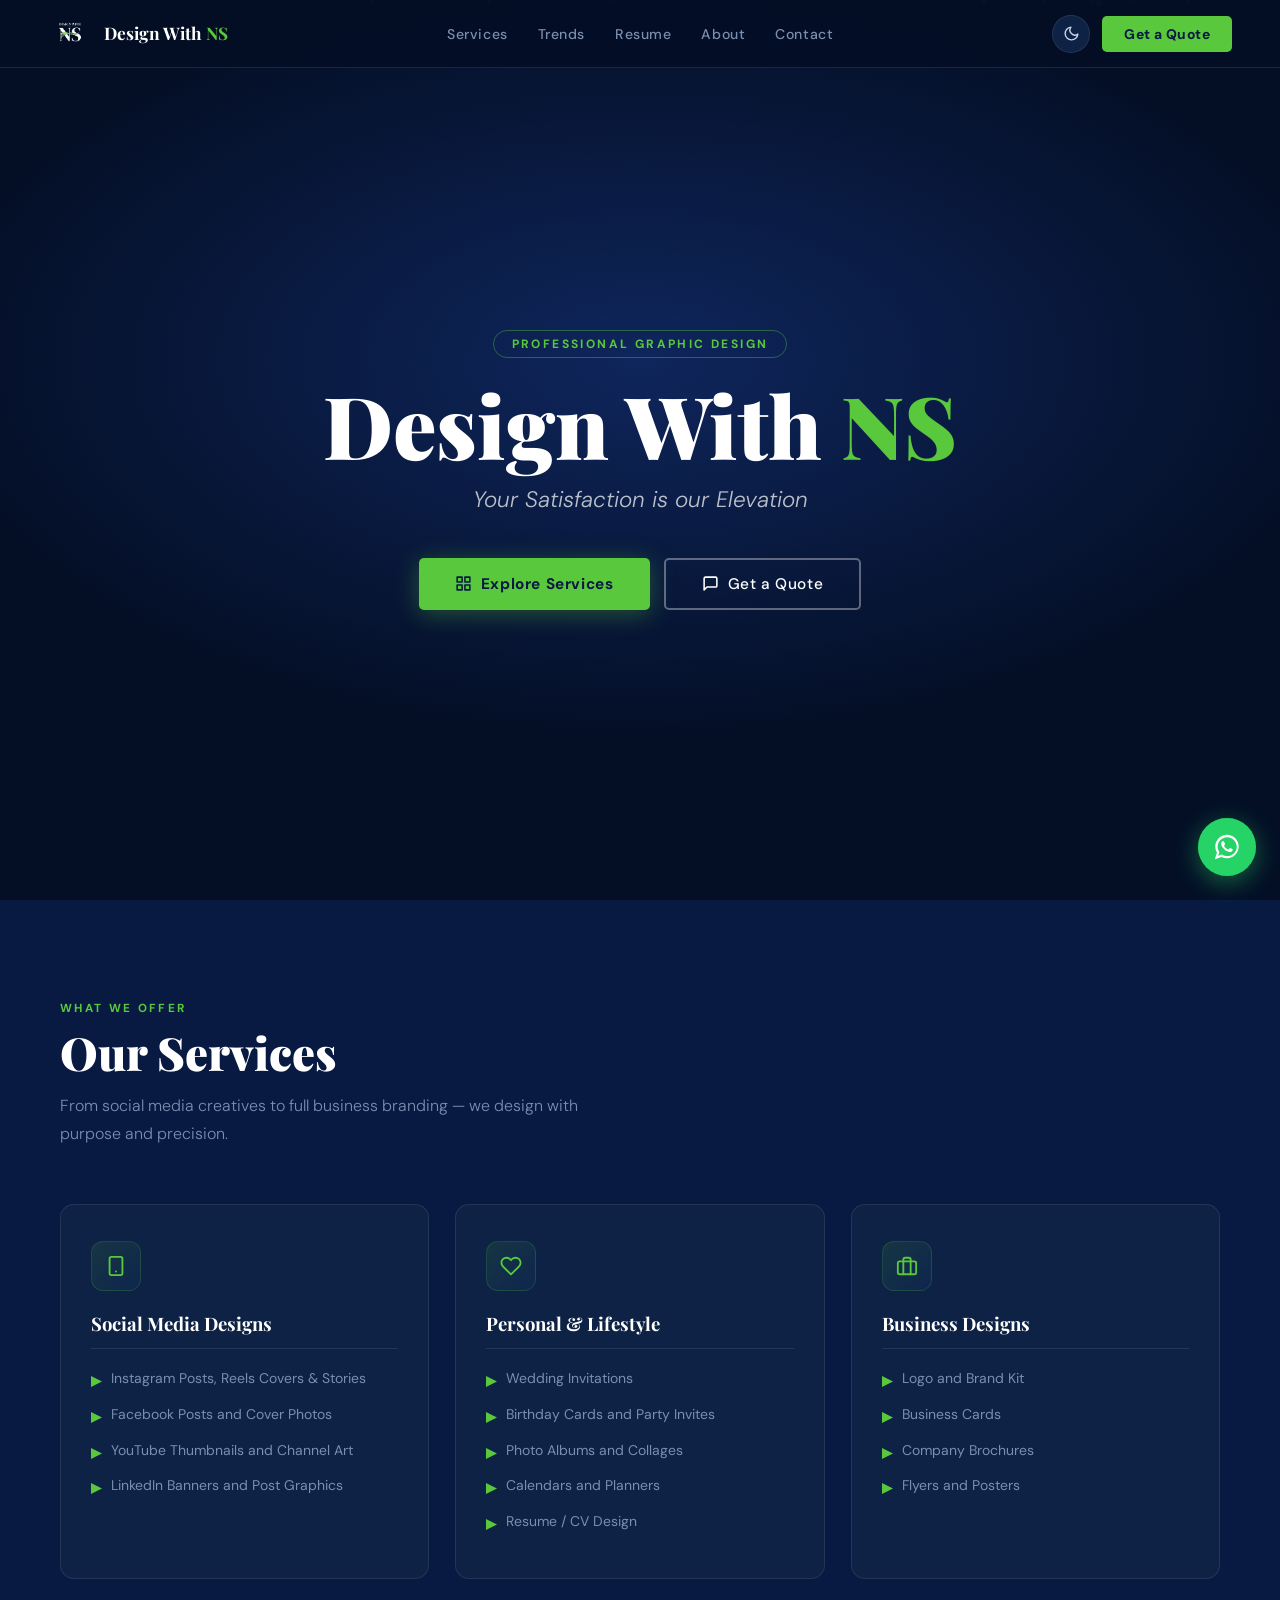
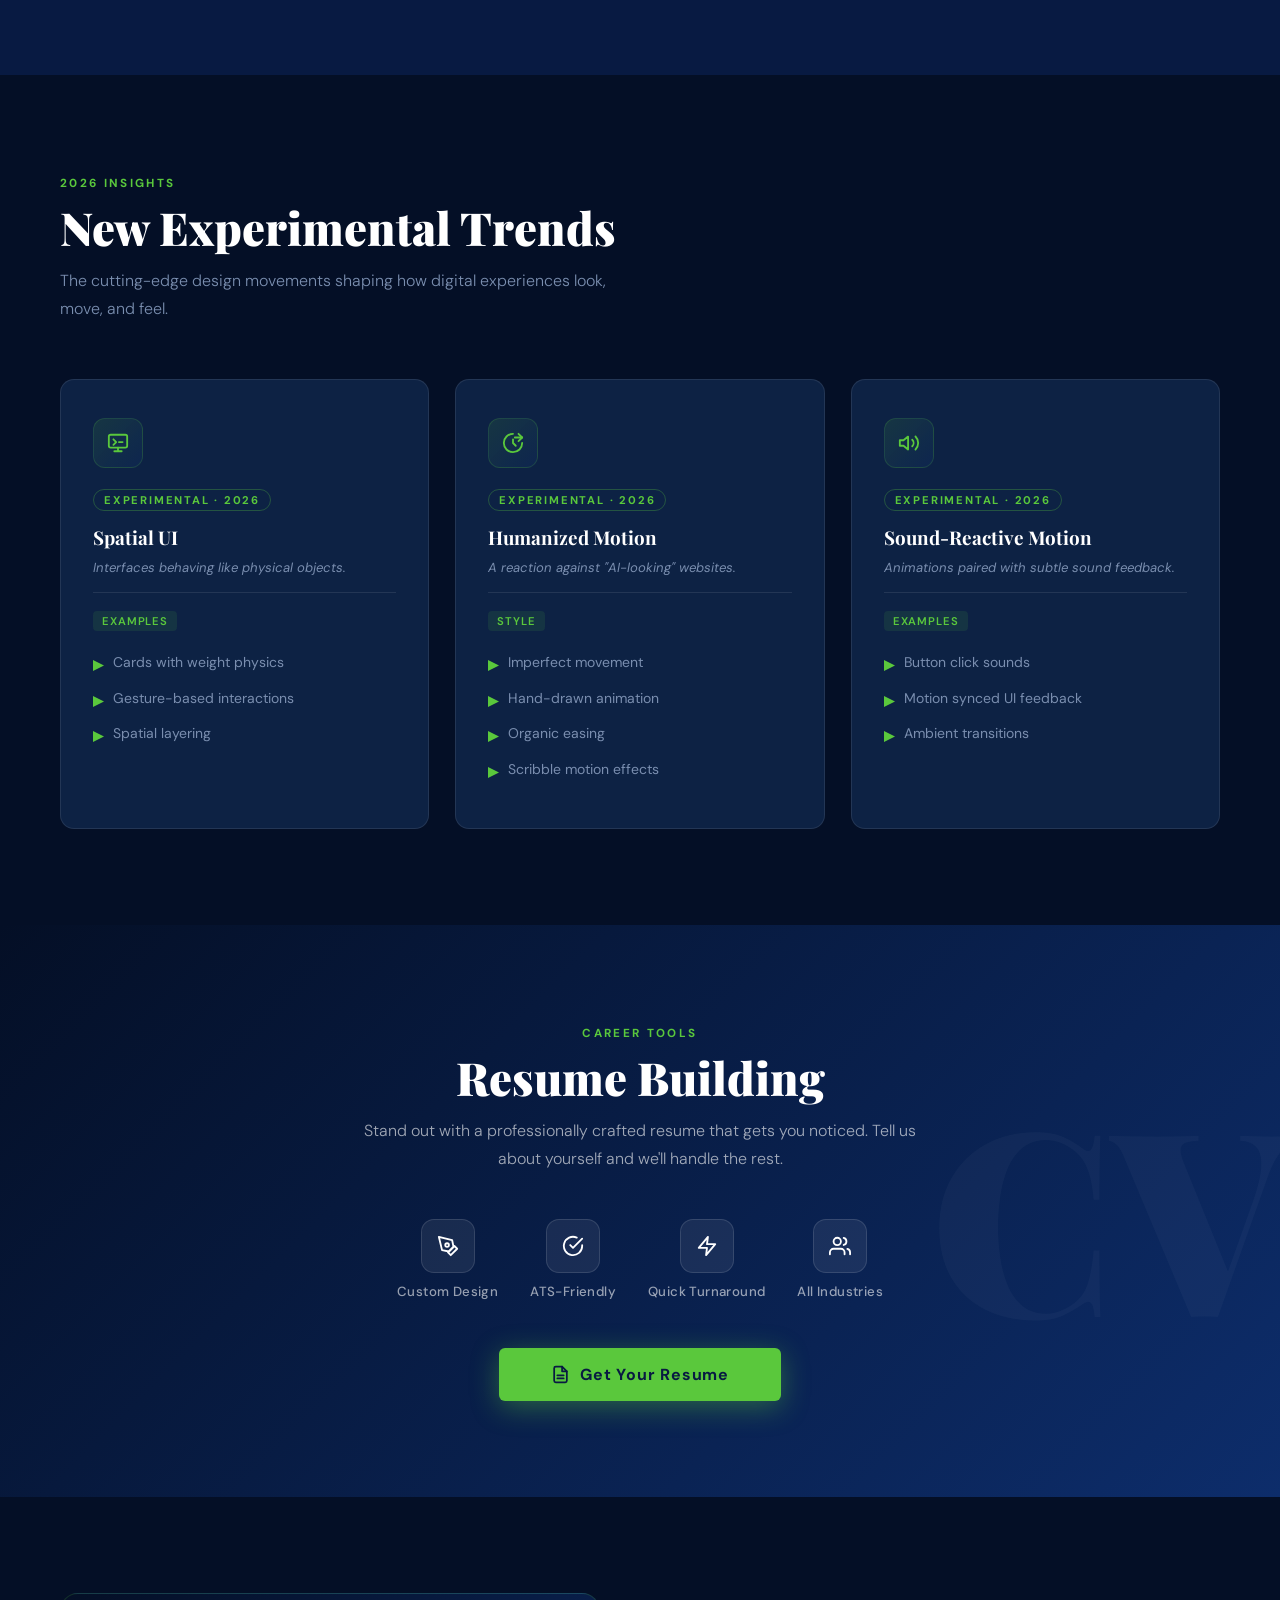
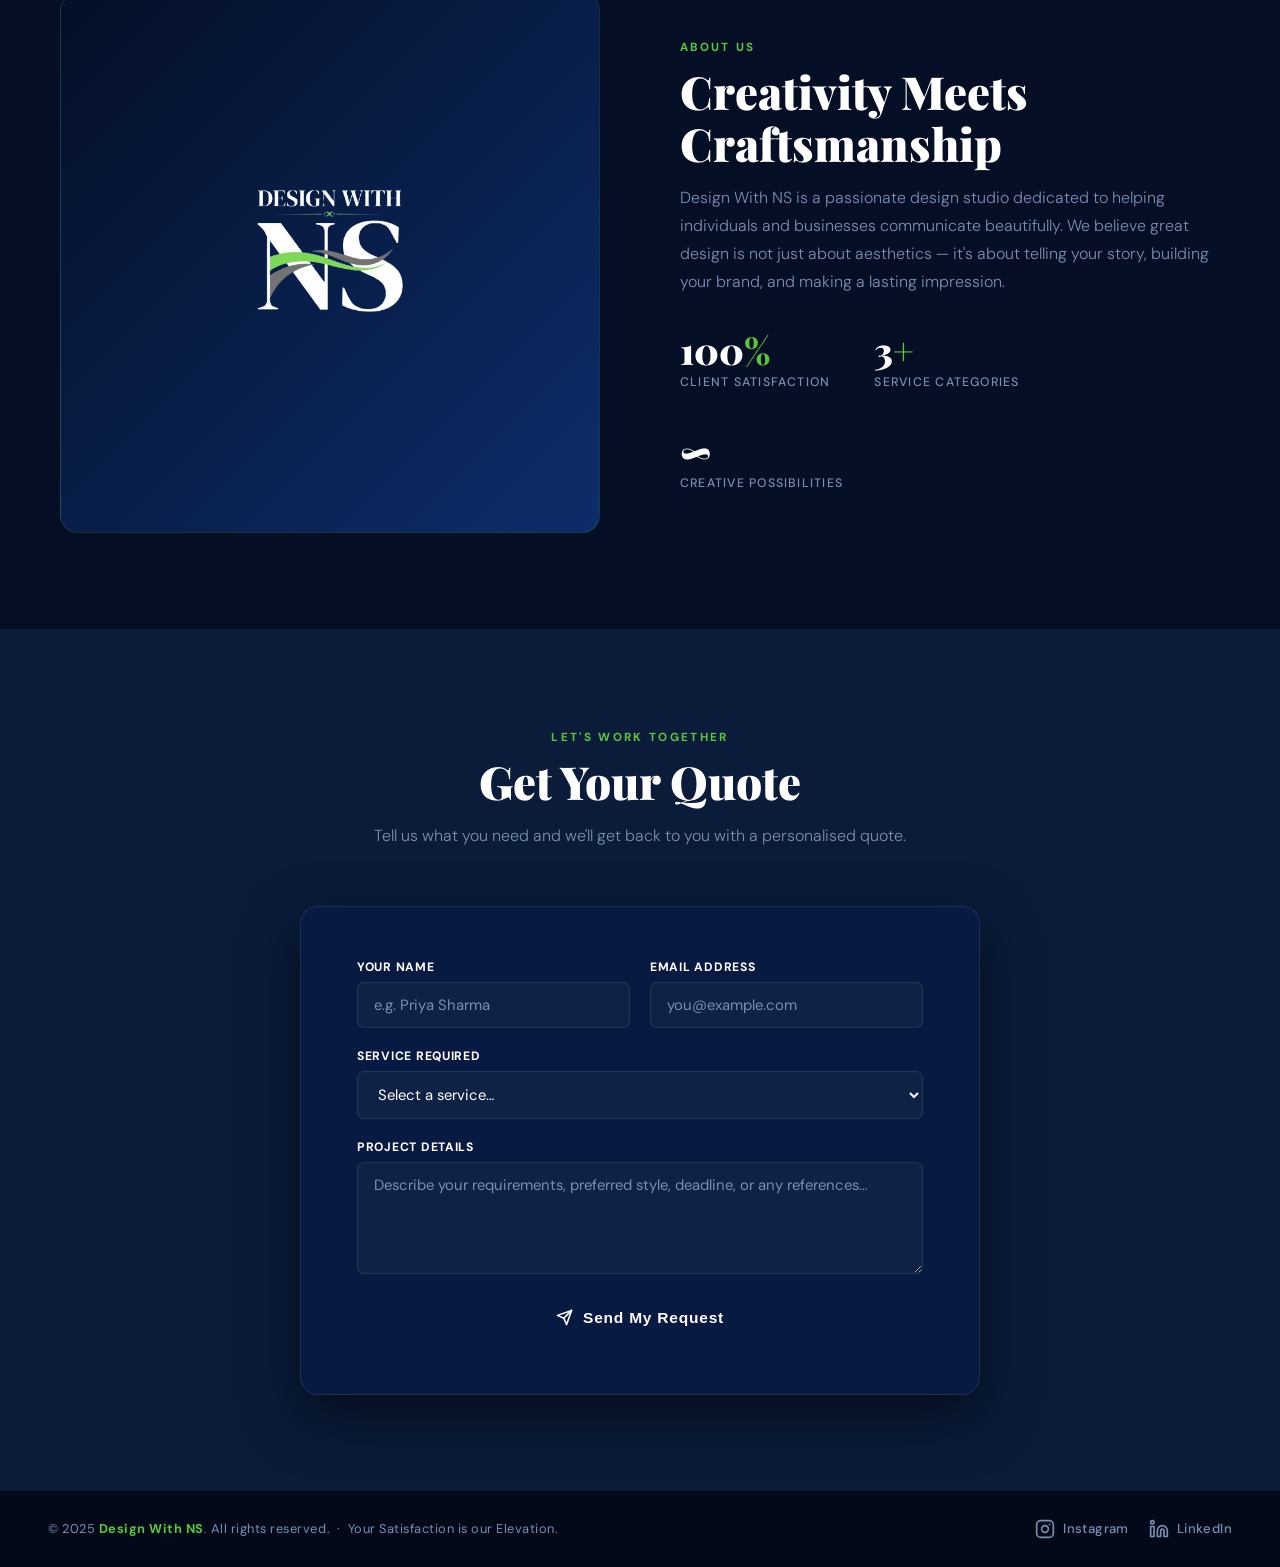
==== commit 3db65b81: "Update index.html" ====
--- a/index.html
+++ b/index.html
@@ -432,6 +432,42 @@
   display:inline-block;font-size:.7rem;font-weight:600;letter-spacing:.08em;
   text-transform:uppercase;background:rgba(90,200,60,.1);
   color:var(--green);padding:3px 9px;border-radius:4px;margin-bottom:12px;
+}
+
+/* ═══════════════════════════════════════════
+   WHATSAPP FAB
+═══════════════════════════════════════════ */
+.whatsapp-fab{
+  position:fixed;right:24px;bottom:24px;z-index:250;
+  width:58px;height:58px;border-radius:50%;
+  background:#25D366;display:flex;align-items:center;justify-content:center;
+  box-shadow:0 6px 24px rgba(37,211,102,.45),0 2px 8px rgba(0,0,0,.25);
+  transition:transform .28s cubic-bezier(.34,1.56,.64,1),box-shadow .28s ease;
+  animation:waFabIn .5s .6s both;
+}
+.whatsapp-fab svg{width:30px;height:30px;fill:#ffffff}
+.whatsapp-fab:hover{
+  transform:translateY(-4px) scale(1.08);
+  box-shadow:0 10px 32px rgba(37,211,102,.6),0 4px 12px rgba(0,0,0,.3);
+}
+.whatsapp-fab:active{transform:translateY(-1px) scale(1.02)}
+.whatsapp-fab::before{
+  content:'';position:absolute;inset:0;border-radius:50%;
+  background:#25D366;opacity:.55;
+  animation:waPulse 2.4s ease-out infinite;
+  z-index:-1;
+}
+@keyframes waPulse{
+  0%{transform:scale(1);opacity:.55}
+  100%{transform:scale(1.7);opacity:0}
+}
+@keyframes waFabIn{
+  from{opacity:0;transform:translateY(16px) scale(.7)}
+  to{opacity:1;transform:translateY(0) scale(1)}
+}
+@media(max-width:768px){
+  .whatsapp-fab{right:16px;bottom:16px;width:52px;height:52px}
+  .whatsapp-fab svg{width:26px;height:26px}
 }
 
 /* ═══════════════════════════════════════════
@@ -854,6 +890,12 @@
   </div>
 </footer>
 
+<!-- ════════════ WHATSAPP FAB ════════════ -->
+<a href="https://wa.me/919443128360?text=Hi%20Design%20With%20NS%2C%20I%27d%20like%20to%20know%20more%20about%20your%20services."
+   target="_blank" rel="noopener" class="whatsapp-fab" aria-label="Chat with us on WhatsApp">
+  <svg viewBox="0 0 32 32"><path d="M16.001 3C9.096 3 3.5 8.596 3.5 15.5c0 2.36.653 4.566 1.786 6.452L3 29l7.213-2.243A12.42 12.42 0 0 0 16.001 28C22.906 28 28.5 22.404 28.5 15.5S22.906 3 16.001 3zm0 22.688a10.13 10.13 0 0 1-5.166-1.417l-.37-.22-3.83 1.192 1.22-3.727-.242-.383a10.13 10.13 0 0 1-1.613-5.433c0-5.615 4.573-10.188 10.188-10.188 5.615 0 10.188 4.573 10.188 10.188s-4.573 9.988-10.188 9.988zm5.579-7.62c-.306-.153-1.81-.893-2.09-.994-.28-.102-.484-.153-.688.153-.204.306-.79.994-.968 1.198-.178.204-.357.23-.663.077-.306-.153-1.293-.477-2.463-1.52-.911-.812-1.526-1.815-1.705-2.121-.178-.306-.019-.472.134-.624.138-.137.306-.357.459-.535.153-.178.204-.306.306-.51.102-.204.051-.383-.026-.535-.077-.153-.688-1.658-.943-2.271-.248-.596-.5-.516-.688-.526-.178-.009-.382-.011-.586-.011-.204 0-.535.077-.815.383-.28.306-1.068 1.044-1.068 2.548 0 1.504 1.093 2.958 1.245 3.163.153.204 2.15 3.283 5.208 4.604.727.314 1.294.501 1.737.641.73.232 1.393.199 1.918.121.585-.087 1.81-.74 2.065-1.454.255-.714.255-1.325.178-1.454-.076-.128-.28-.204-.586-.357z"/></svg>
+</a>
+
 <script>
 /* ── Theme ── */
 const root = document.documentElement;
@@ -916,4 +958,4 @@
 }, { passive: true });
 </script>
 </body>
-</html>+</html>
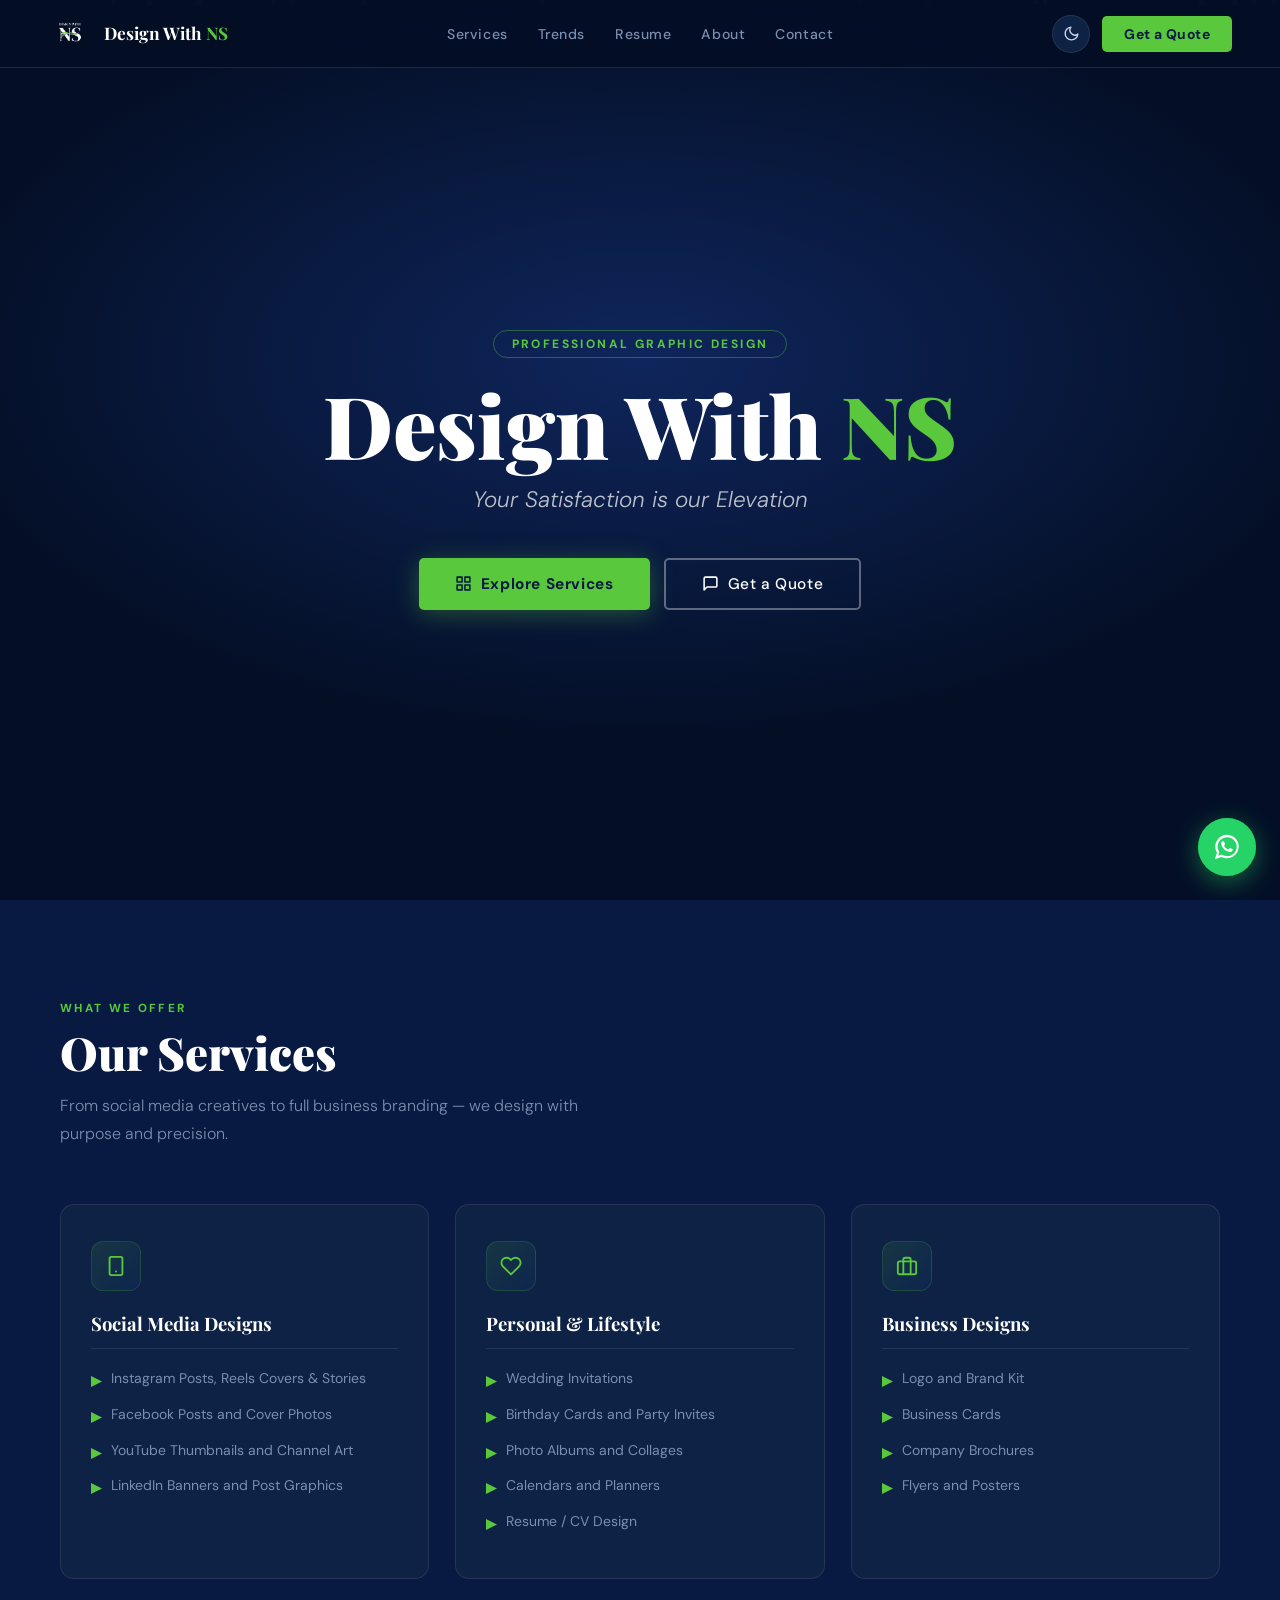
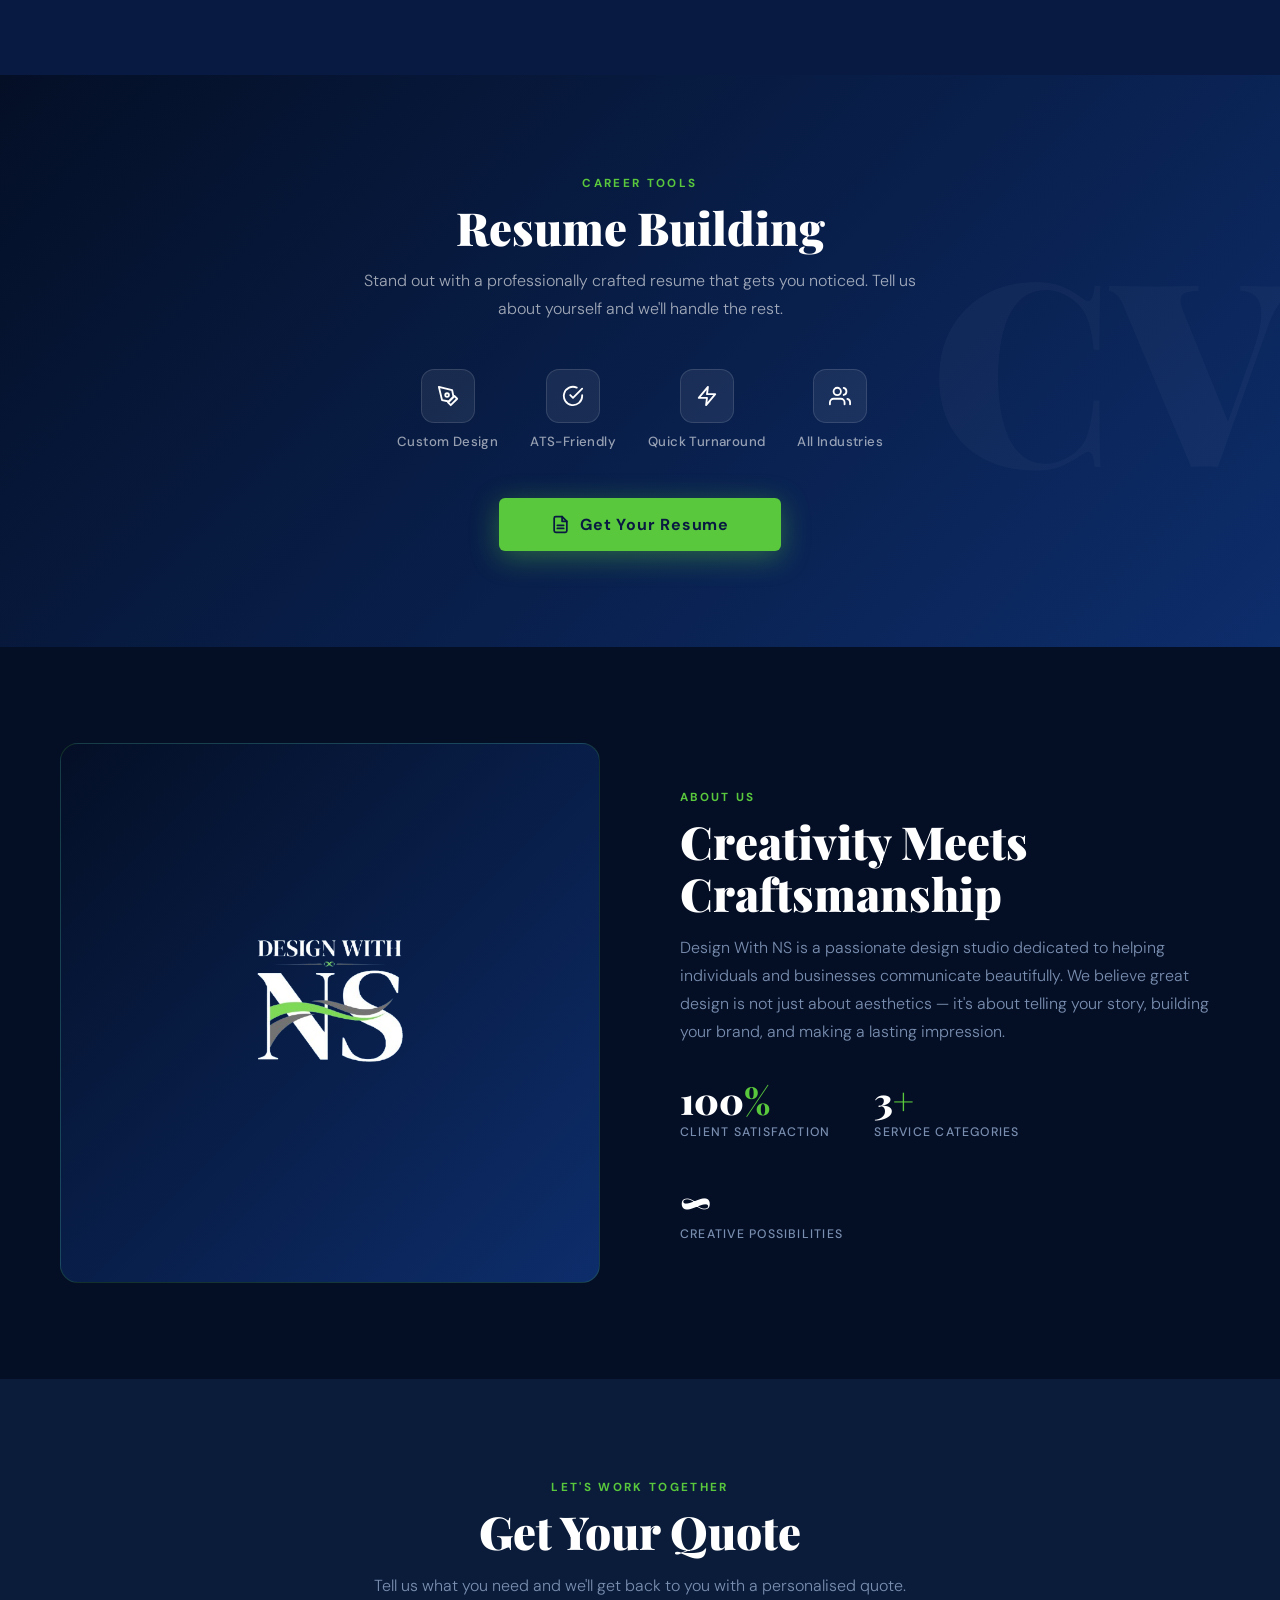
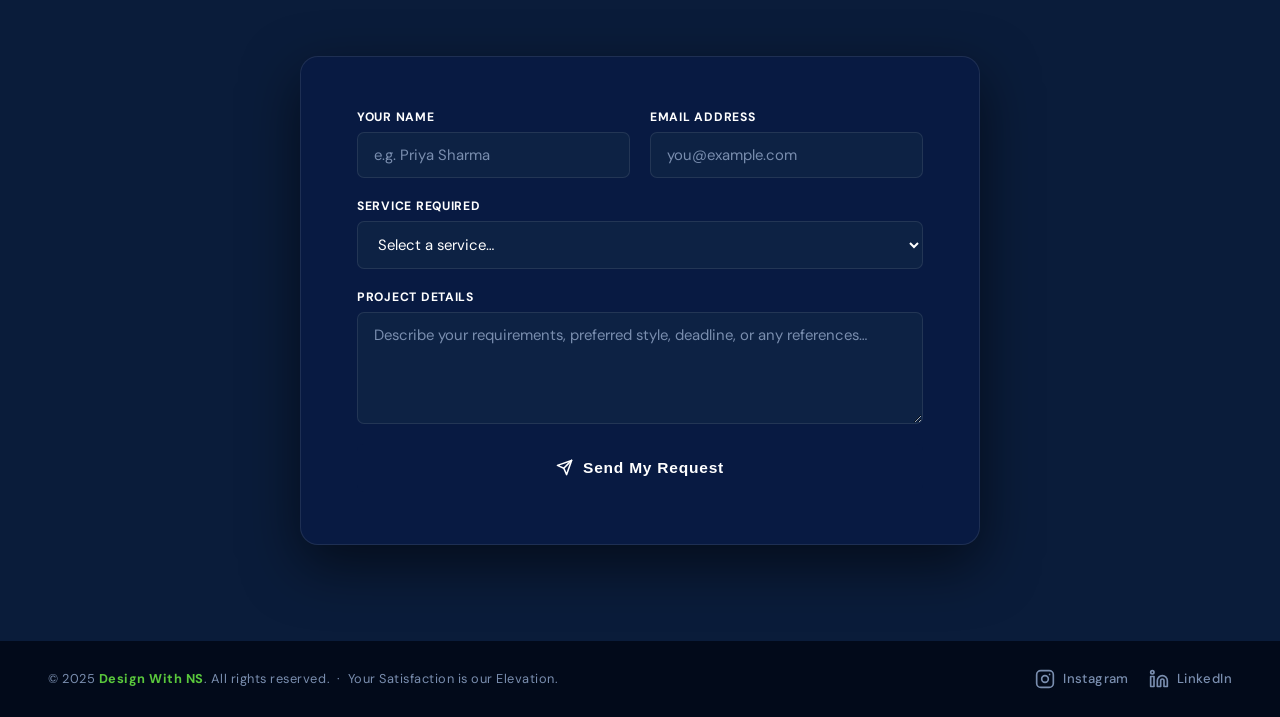
==== commit d2ea9a9b: "Update index.html" ====
--- a/index.html
+++ b/index.html
@@ -651,70 +651,6 @@
           <li><span class="li-arr"><svg viewBox="0 0 6 6"><polygon points="0,0 6,3 0,6"/></svg></span>Business Cards</li>
           <li><span class="li-arr"><svg viewBox="0 0 6 6"><polygon points="0,0 6,3 0,6"/></svg></span>Company Brochures</li>
           <li><span class="li-arr"><svg viewBox="0 0 6 6"><polygon points="0,0 6,3 0,6"/></svg></span>Flyers and Posters</li>
-        </ul>
-      </div>
-
-    </div>
-  </div>
-</section>
-
-<!-- ════════════ TRENDS ════════════ -->
-<section id="trends">
-  <div class="trends-wrap">
-    <div class="section-header reveal">
-      <div class="section-label">2026 Insights</div>
-      <h2 class="section-title">New Experimental Trends</h2>
-      <p class="section-sub">The cutting-edge design movements shaping how digital experiences look, move, and feel.</p>
-    </div>
-
-    <div class="trends-grid stagger">
-
-      <!-- Spatial UI -->
-      <div class="trend-card reveal">
-        <div class="trend-icon">
-          <svg viewBox="0 0 24 24"><rect x="2" y="3" width="20" height="14" rx="2"/><path d="M8 21h8M12 17v4"/><path d="M7 8l3 3-3 3"/><line x1="13" y1="11" x2="17" y2="11"/></svg>
-        </div>
-        <div class="trend-year">Experimental · 2026</div>
-        <h3>Spatial UI</h3>
-        <p class="trend-subtitle">Interfaces behaving like physical objects.</p>
-        <div class="trend-tag">Examples</div>
-        <ul class="trend-items">
-          <li><span class="li-arr"><svg viewBox="0 0 6 6"><polygon points="0,0 6,3 0,6"/></svg></span>Cards with weight physics</li>
-          <li><span class="li-arr"><svg viewBox="0 0 6 6"><polygon points="0,0 6,3 0,6"/></svg></span>Gesture-based interactions</li>
-          <li><span class="li-arr"><svg viewBox="0 0 6 6"><polygon points="0,0 6,3 0,6"/></svg></span>Spatial layering</li>
-        </ul>
-      </div>
-
-      <!-- Humanized Motion -->
-      <div class="trend-card reveal">
-        <div class="trend-icon">
-          <svg viewBox="0 0 24 24"><path d="M12 2a10 10 0 1 0 10 10"/><path d="M12 8v4l3 3"/><path d="M18 2l4 4-4 4"/><path d="M22 6H14"/></svg>
-        </div>
-        <div class="trend-year">Experimental · 2026</div>
-        <h3>Humanized Motion</h3>
-        <p class="trend-subtitle">A reaction against "AI-looking" websites.</p>
-        <div class="trend-tag">Style</div>
-        <ul class="trend-items">
-          <li><span class="li-arr"><svg viewBox="0 0 6 6"><polygon points="0,0 6,3 0,6"/></svg></span>Imperfect movement</li>
-          <li><span class="li-arr"><svg viewBox="0 0 6 6"><polygon points="0,0 6,3 0,6"/></svg></span>Hand-drawn animation</li>
-          <li><span class="li-arr"><svg viewBox="0 0 6 6"><polygon points="0,0 6,3 0,6"/></svg></span>Organic easing</li>
-          <li><span class="li-arr"><svg viewBox="0 0 6 6"><polygon points="0,0 6,3 0,6"/></svg></span>Scribble motion effects</li>
-        </ul>
-      </div>
-
-      <!-- Sound-Reactive Motion -->
-      <div class="trend-card reveal">
-        <div class="trend-icon">
-          <svg viewBox="0 0 24 24"><polygon points="11 5 6 9 2 9 2 15 6 15 11 19 11 5"/><path d="M19.07 4.93a10 10 0 0 1 0 14.14"/><path d="M15.54 8.46a5 5 0 0 1 0 7.07"/></svg>
-        </div>
-        <div class="trend-year">Experimental · 2026</div>
-        <h3>Sound-Reactive Motion</h3>
-        <p class="trend-subtitle">Animations paired with subtle sound feedback.</p>
-        <div class="trend-tag">Examples</div>
-        <ul class="trend-items">
-          <li><span class="li-arr"><svg viewBox="0 0 6 6"><polygon points="0,0 6,3 0,6"/></svg></span>Button click sounds</li>
-          <li><span class="li-arr"><svg viewBox="0 0 6 6"><polygon points="0,0 6,3 0,6"/></svg></span>Motion synced UI feedback</li>
-          <li><span class="li-arr"><svg viewBox="0 0 6 6"><polygon points="0,0 6,3 0,6"/></svg></span>Ambient transitions</li>
         </ul>
       </div>
 
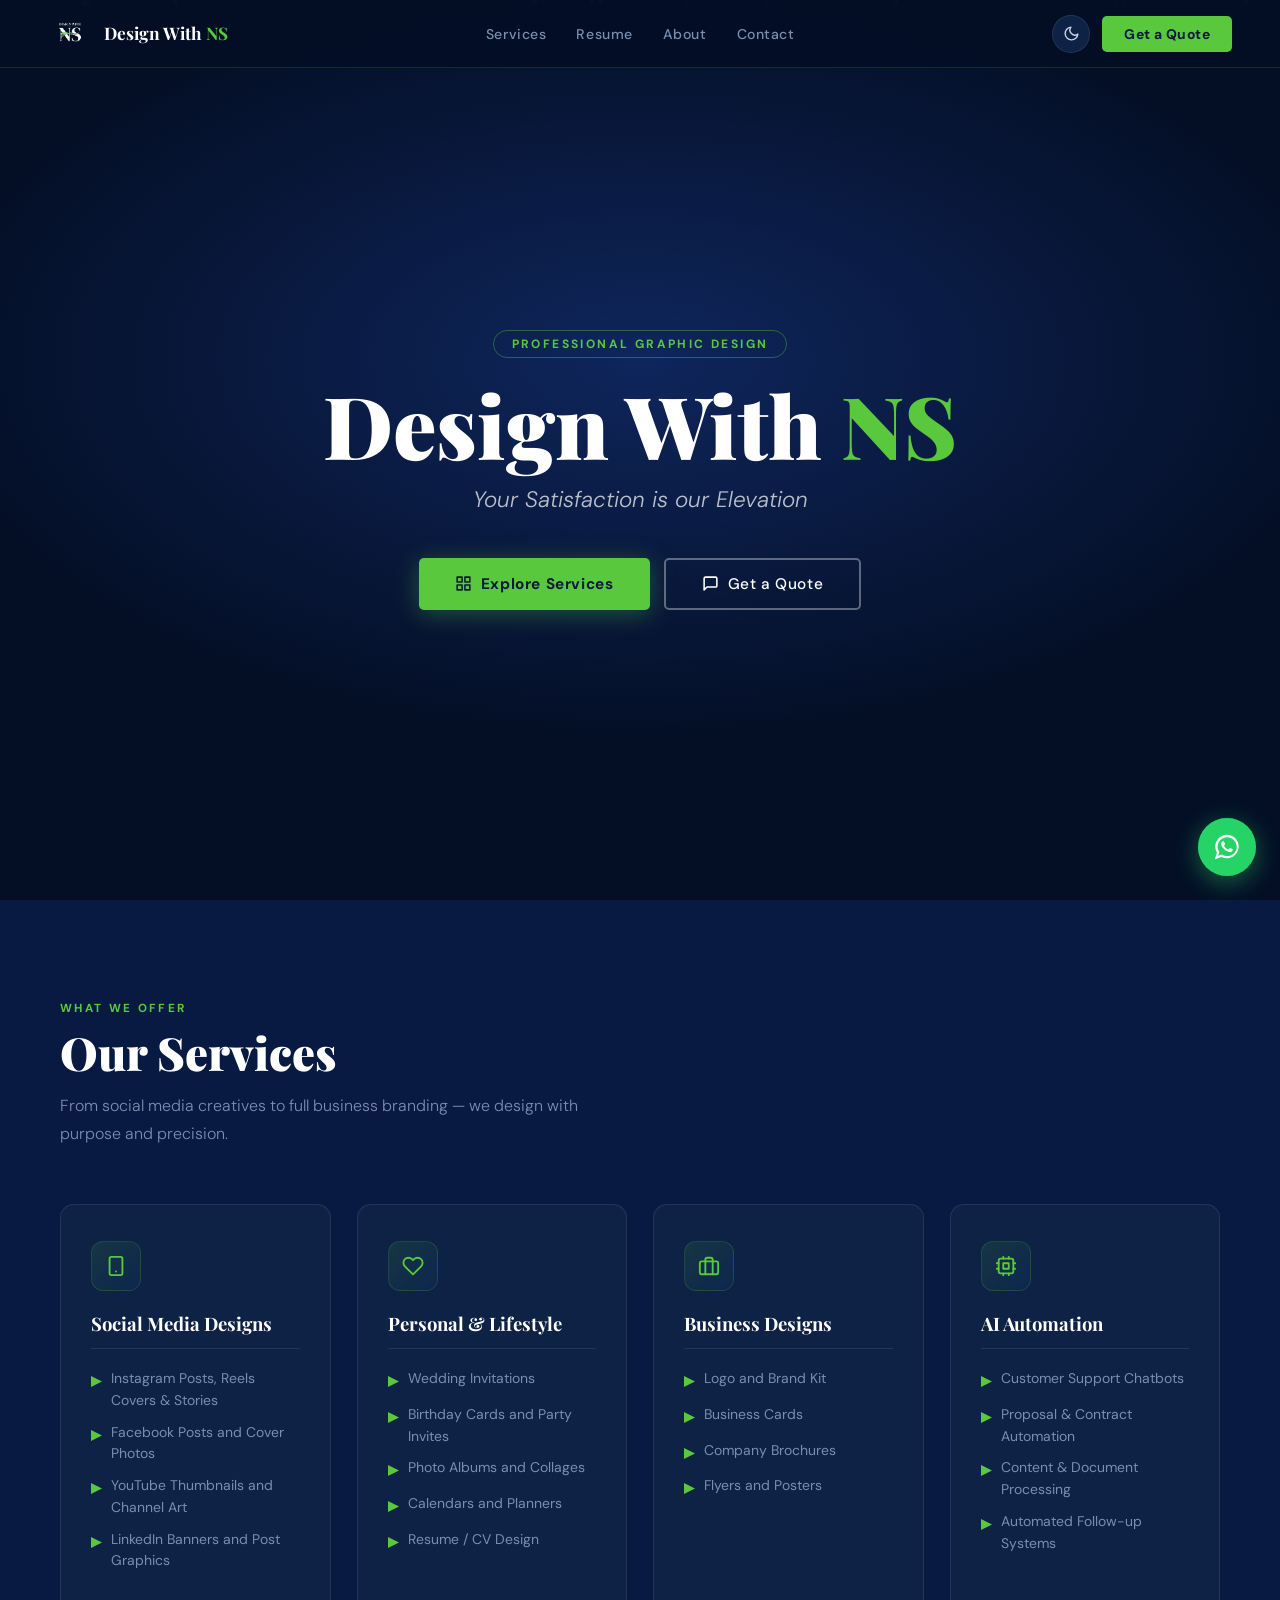
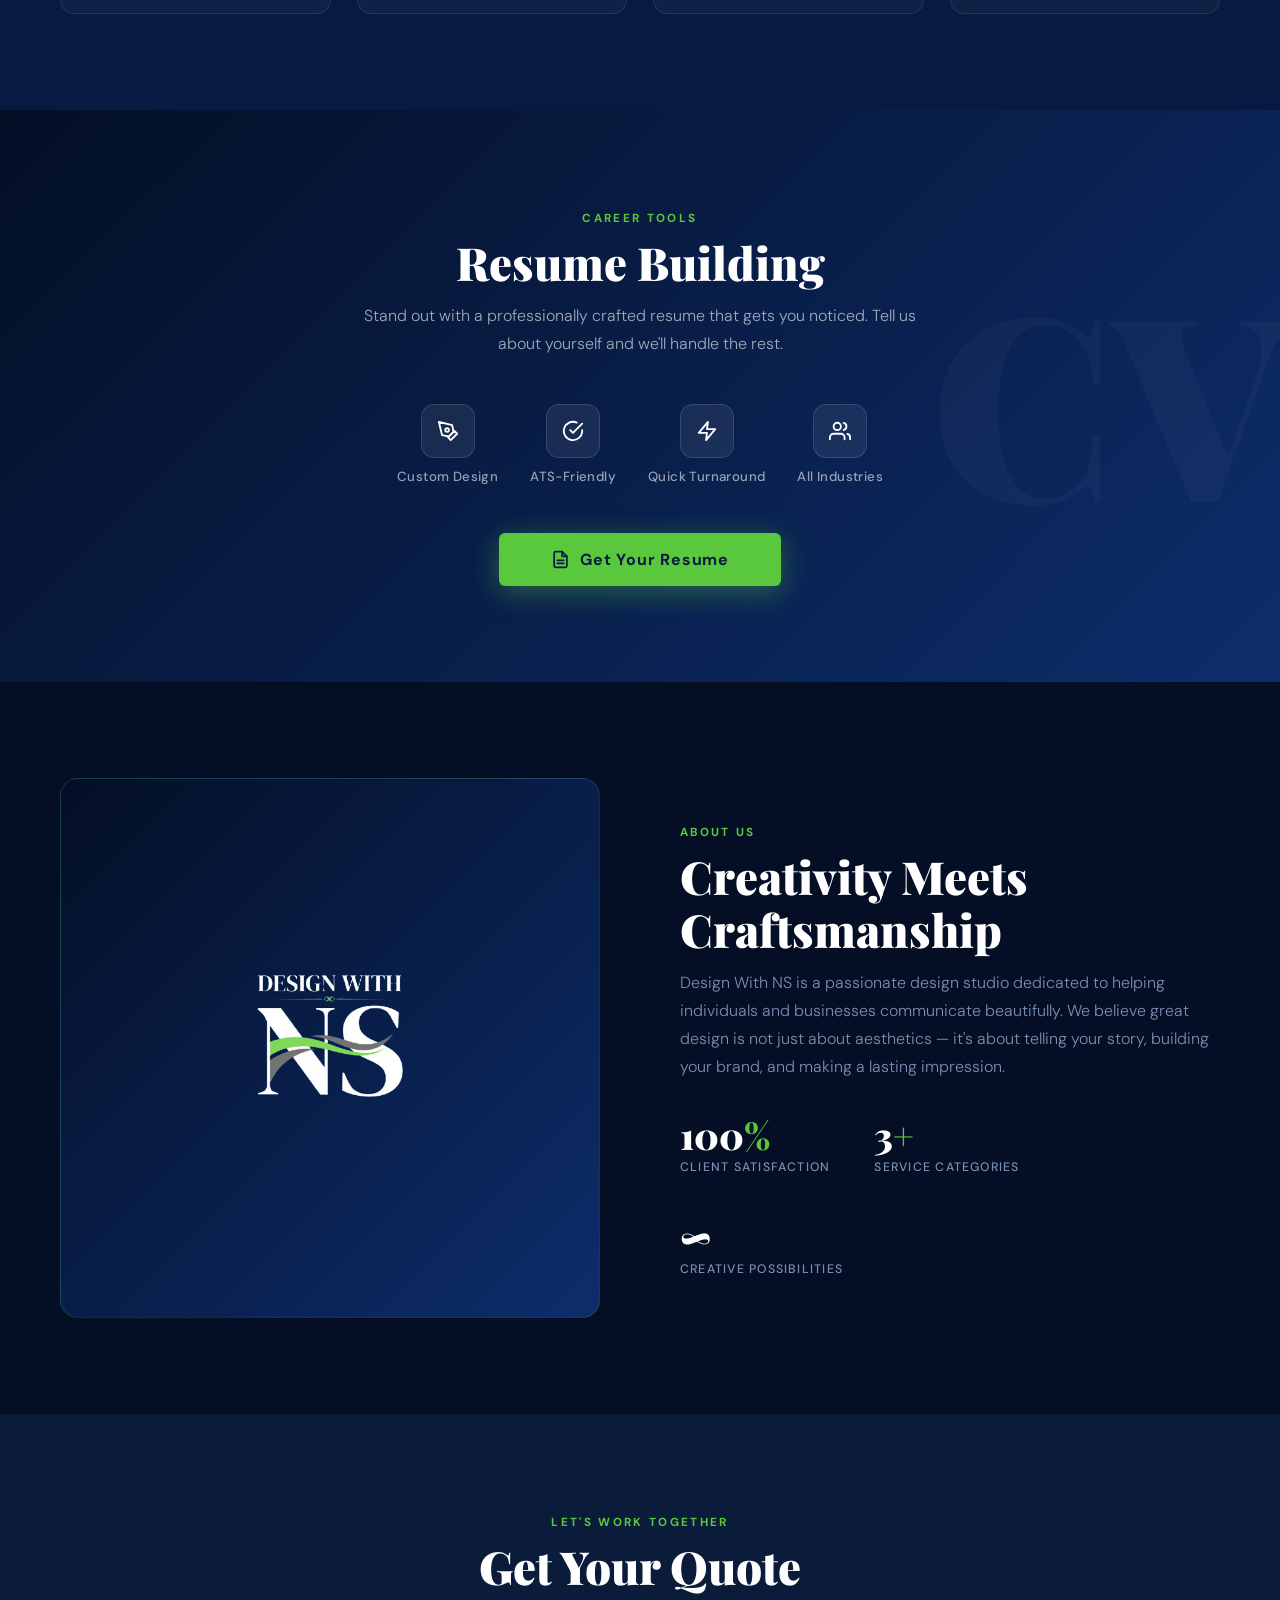
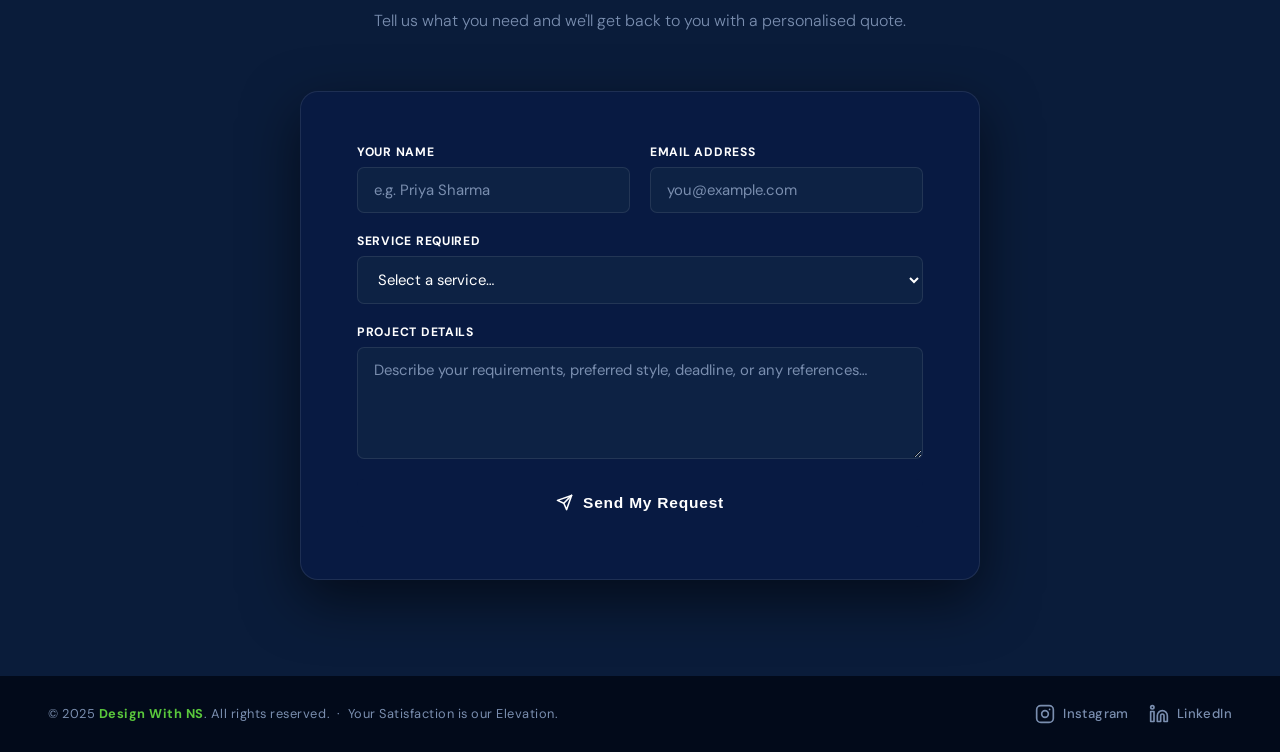
==== commit 30053d6c: "Update index.html" ====
--- a/index.html
+++ b/index.html
@@ -203,7 +203,7 @@
 ═══════════════════════════════════════════ */
 #services{background:var(--bg-section)}
 .services-wrap{max-width:1160px;margin:0 auto}
-.services-grid{display:grid;grid-template-columns:repeat(3,1fr);gap:26px}
+.services-grid{display:grid;grid-template-columns:repeat(auto-fit,minmax(260px,1fr));gap:26px}
 .service-card{
   border:1.5px solid var(--border-soft);border-radius:14px;
   padding:36px 30px;background:var(--bg-card);
@@ -547,7 +547,6 @@
 
   <ul class="nav-links">
     <li><a href="#services">Services</a></li>
-    <li><a href="#trends">Trends</a></li>
     <li><a href="#resume">Resume</a></li>
     <li><a href="#about">About</a></li>
     <li><a href="#quote">Contact</a></li>
@@ -575,7 +574,6 @@
 <!-- Mobile Drawer -->
 <div class="mobile-nav" id="mobileNav">
   <a href="#services" class="mob-link">Services</a>
-  <a href="#trends" class="mob-link">Trends</a>
   <a href="#resume" class="mob-link">Resume</a>
   <a href="#about" class="mob-link">About</a>
   <a href="#quote" class="mob-link">Contact</a>
@@ -651,6 +649,19 @@
           <li><span class="li-arr"><svg viewBox="0 0 6 6"><polygon points="0,0 6,3 0,6"/></svg></span>Business Cards</li>
           <li><span class="li-arr"><svg viewBox="0 0 6 6"><polygon points="0,0 6,3 0,6"/></svg></span>Company Brochures</li>
           <li><span class="li-arr"><svg viewBox="0 0 6 6"><polygon points="0,0 6,3 0,6"/></svg></span>Flyers and Posters</li>
+        </ul>
+      </div>
+
+      <div class="service-card reveal">
+        <div class="svc-icon">
+          <svg viewBox="0 0 24 24"><rect x="9" y="9" width="6" height="6"/><path d="M9 2v2M15 2v2M9 20v2M15 20v2M2 9h2M2 15h2M20 9h2M20 15h2"/><rect x="4" y="4" width="16" height="16" rx="2"/></svg>
+        </div>
+        <h3>AI Automation</h3>
+        <ul class="service-list">
+          <li><span class="li-arr"><svg viewBox="0 0 6 6"><polygon points="0,0 6,3 0,6"/></svg></span>Customer Support Chatbots</li>
+          <li><span class="li-arr"><svg viewBox="0 0 6 6"><polygon points="0,0 6,3 0,6"/></svg></span>Proposal &amp; Contract Automation</li>
+          <li><span class="li-arr"><svg viewBox="0 0 6 6"><polygon points="0,0 6,3 0,6"/></svg></span>Content &amp; Document Processing</li>
+          <li><span class="li-arr"><svg viewBox="0 0 6 6"><polygon points="0,0 6,3 0,6"/></svg></span>Automated Follow-up Systems</li>
         </ul>
       </div>
 
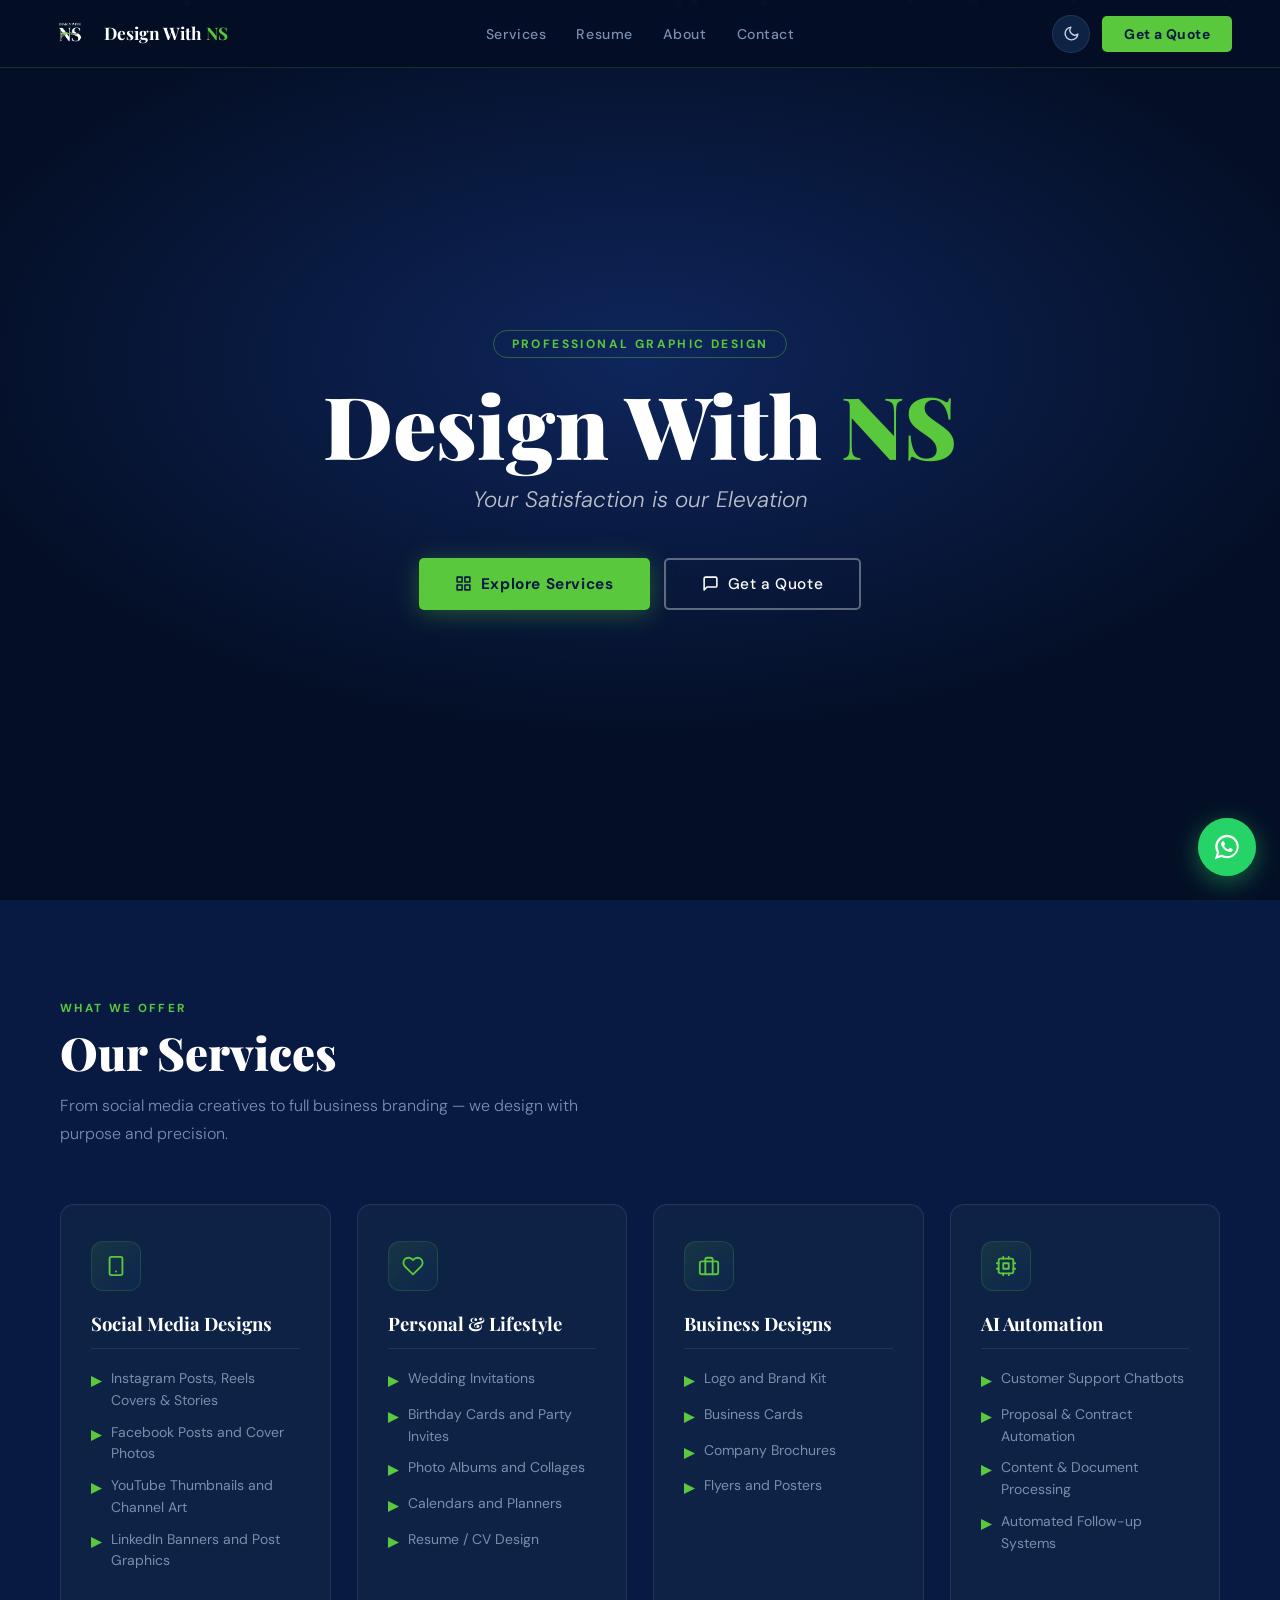
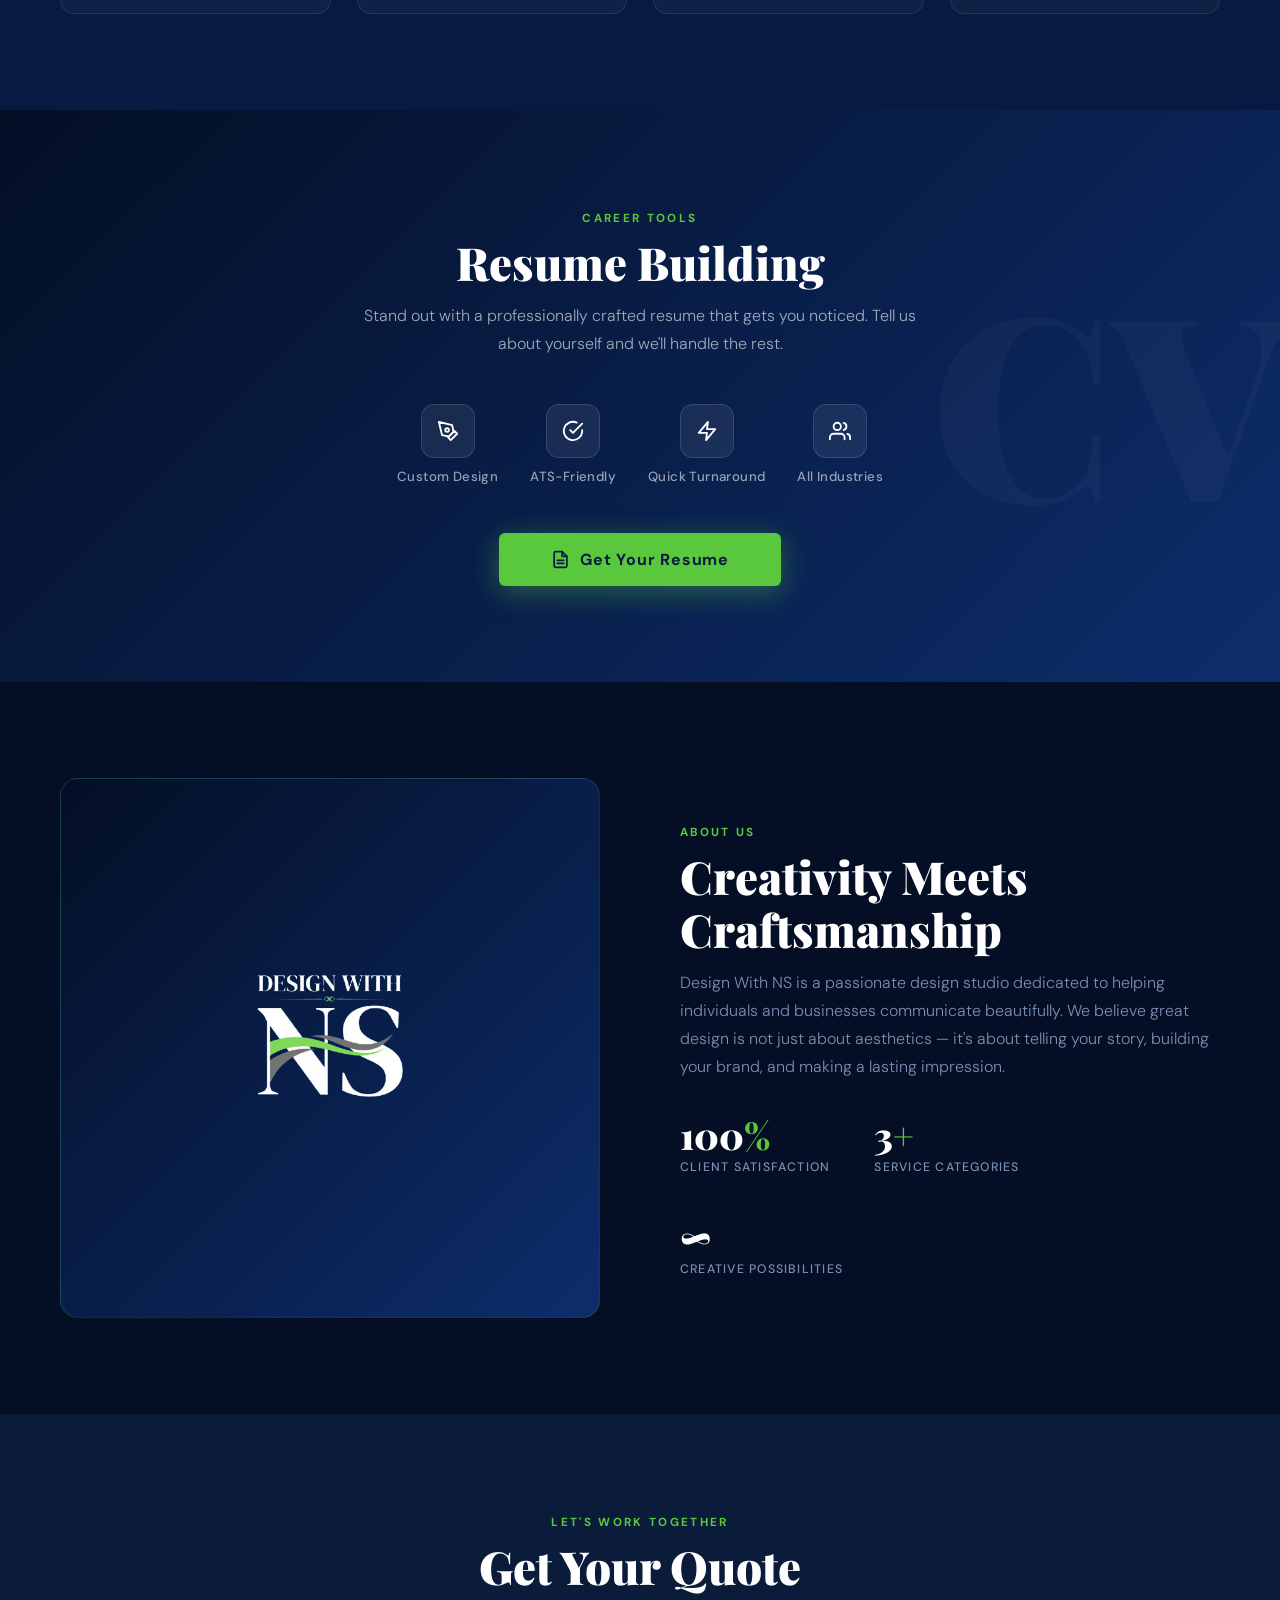
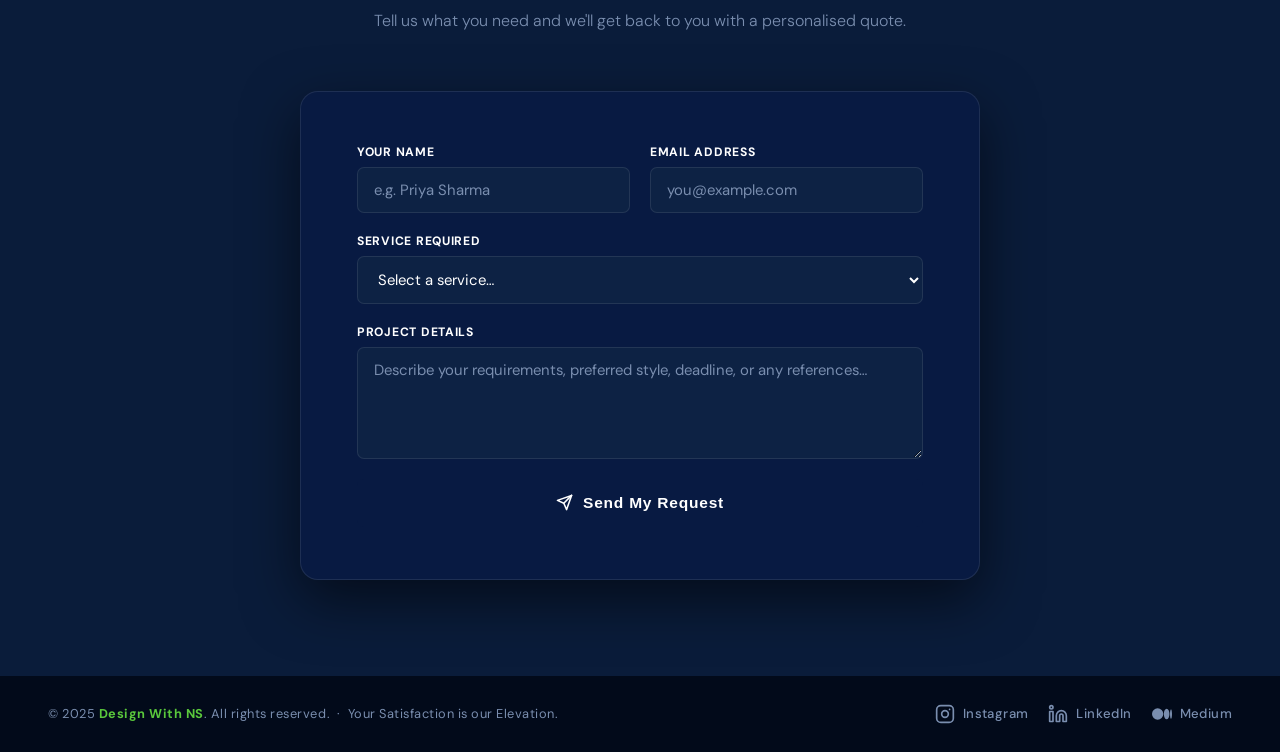
==== commit 01a77c1f: "Update index.html" ====
--- a/index.html
+++ b/index.html
@@ -833,6 +833,13 @@
         </svg>
         <span>LinkedIn</span>
       </a>
+      <!-- Medium -->
+      <a href="https://medium.com/@designwithns715" target="_blank" rel="noopener" aria-label="Medium" class="social-link">
+        <svg viewBox="0 0 24 24" fill="currentColor" stroke="none">
+          <path d="M13.54 12a6.8 6.8 0 0 1-6.77 6.82A6.8 6.8 0 0 1 0 12a6.8 6.8 0 0 1 6.77-6.82A6.8 6.8 0 0 1 13.54 12zm7.42 0c0 3.54-1.51 6.42-3.38 6.42-1.87 0-3.39-2.88-3.39-6.42s1.52-6.42 3.39-6.42 3.38 2.87 3.38 6.42zM24 12c0 3.17-.53 5.75-1.19 5.75-.66 0-1.19-2.58-1.19-5.75s.53-5.75 1.19-5.75C23.47 6.25 24 8.83 24 12z"/>
+        </svg>
+        <span>Medium</span>
+      </a>
     </div>
   </div>
 </footer>
